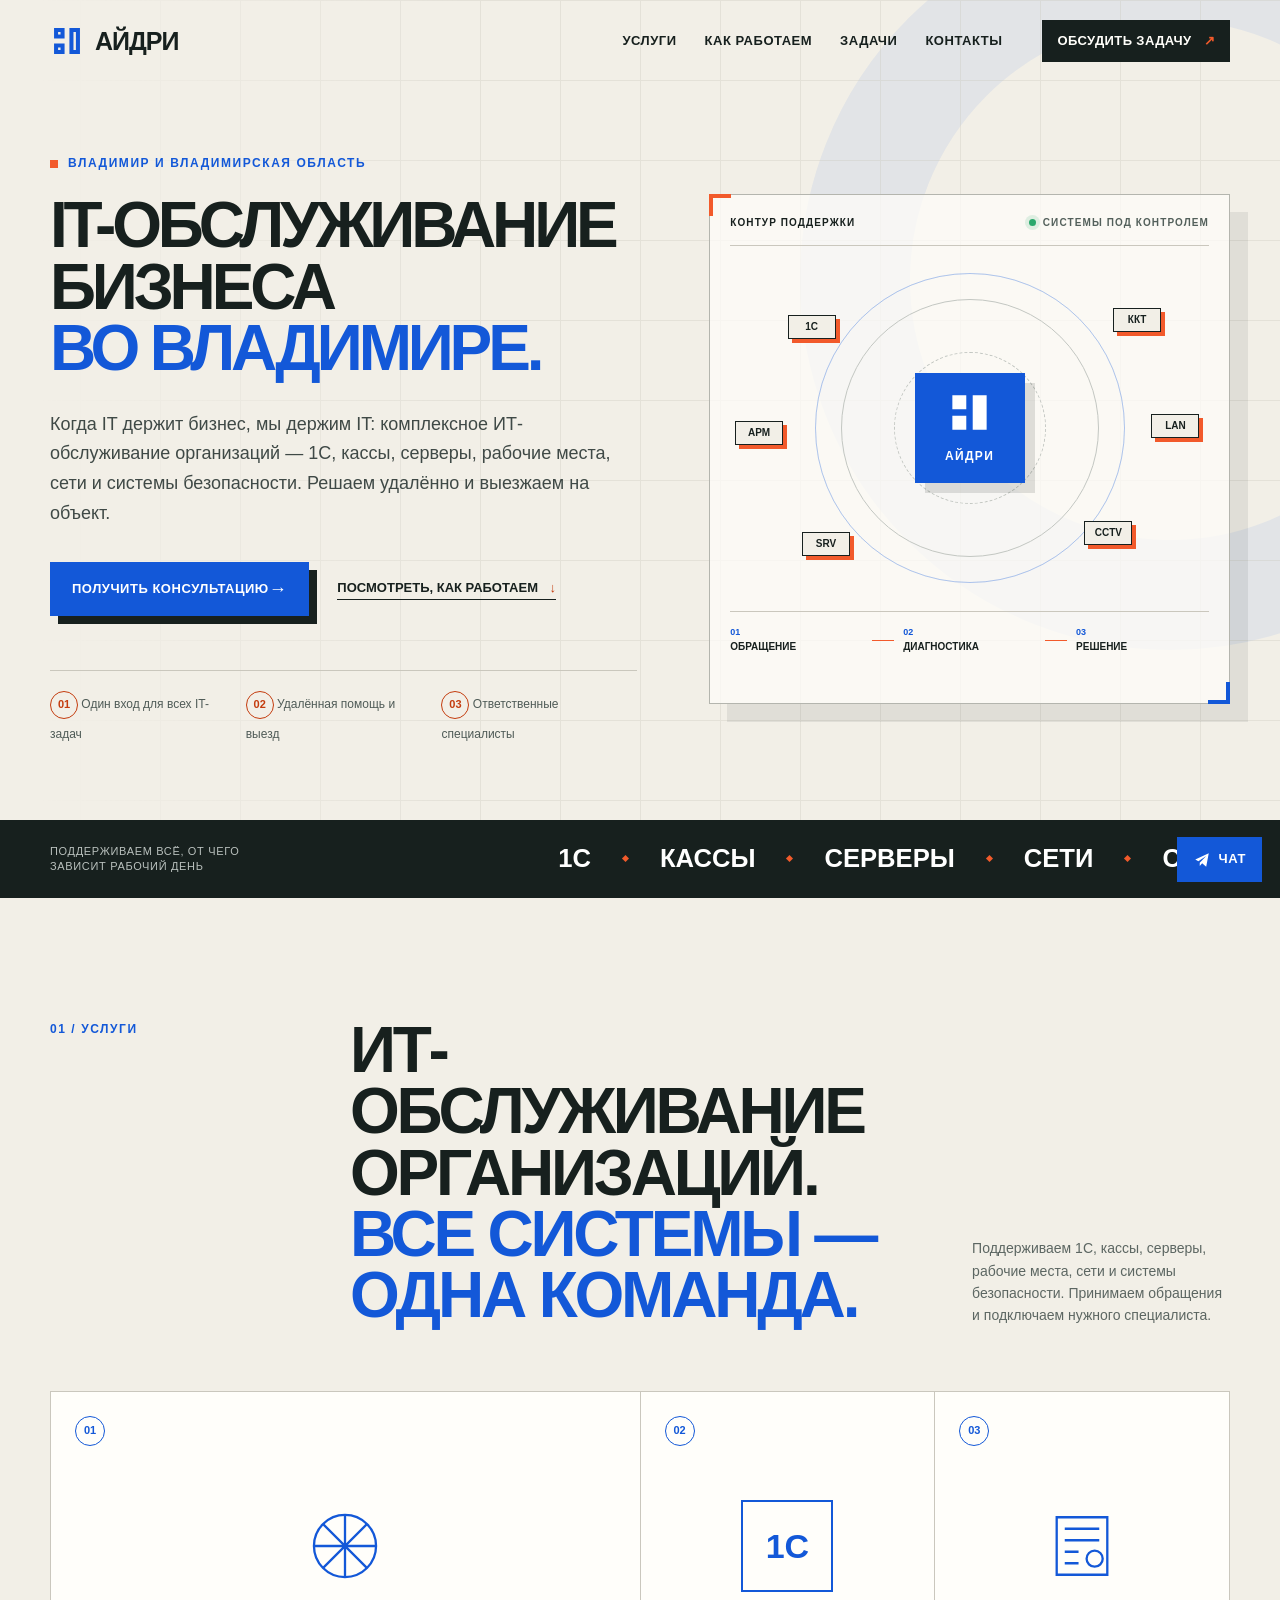
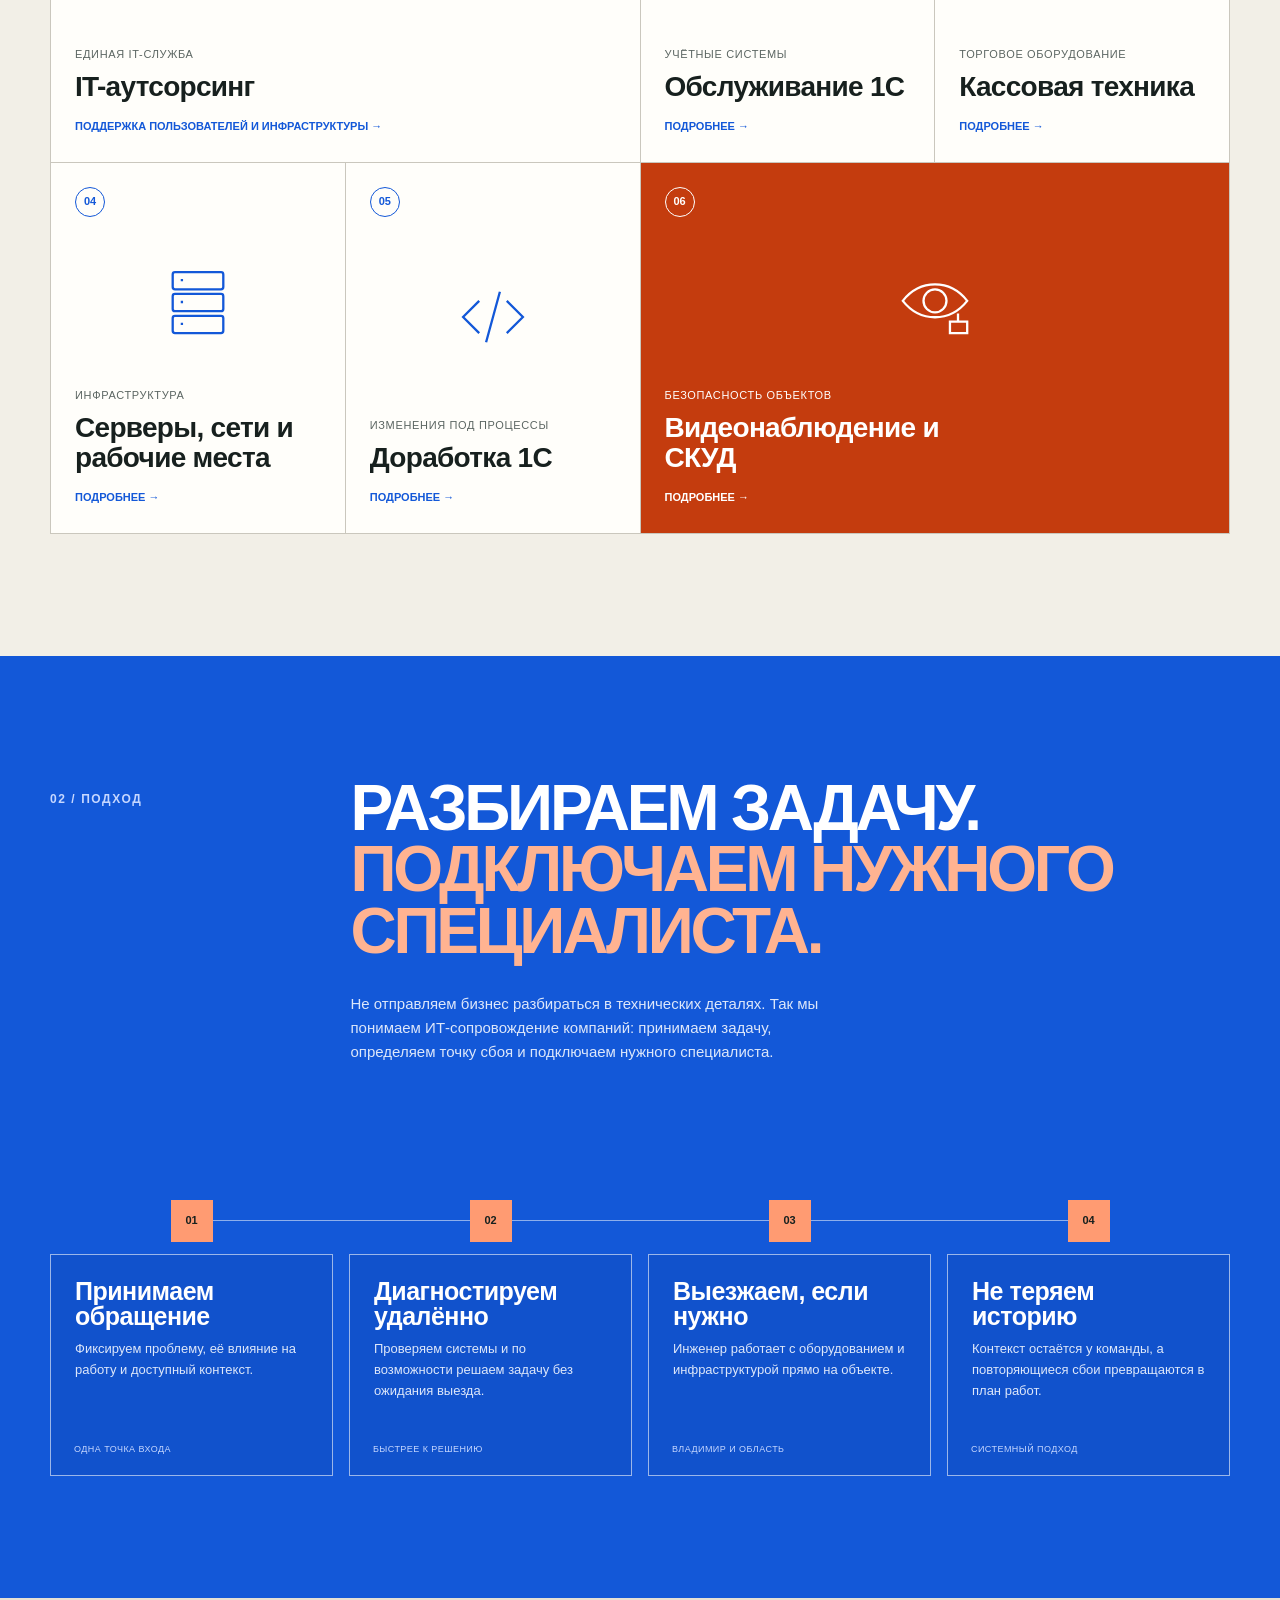
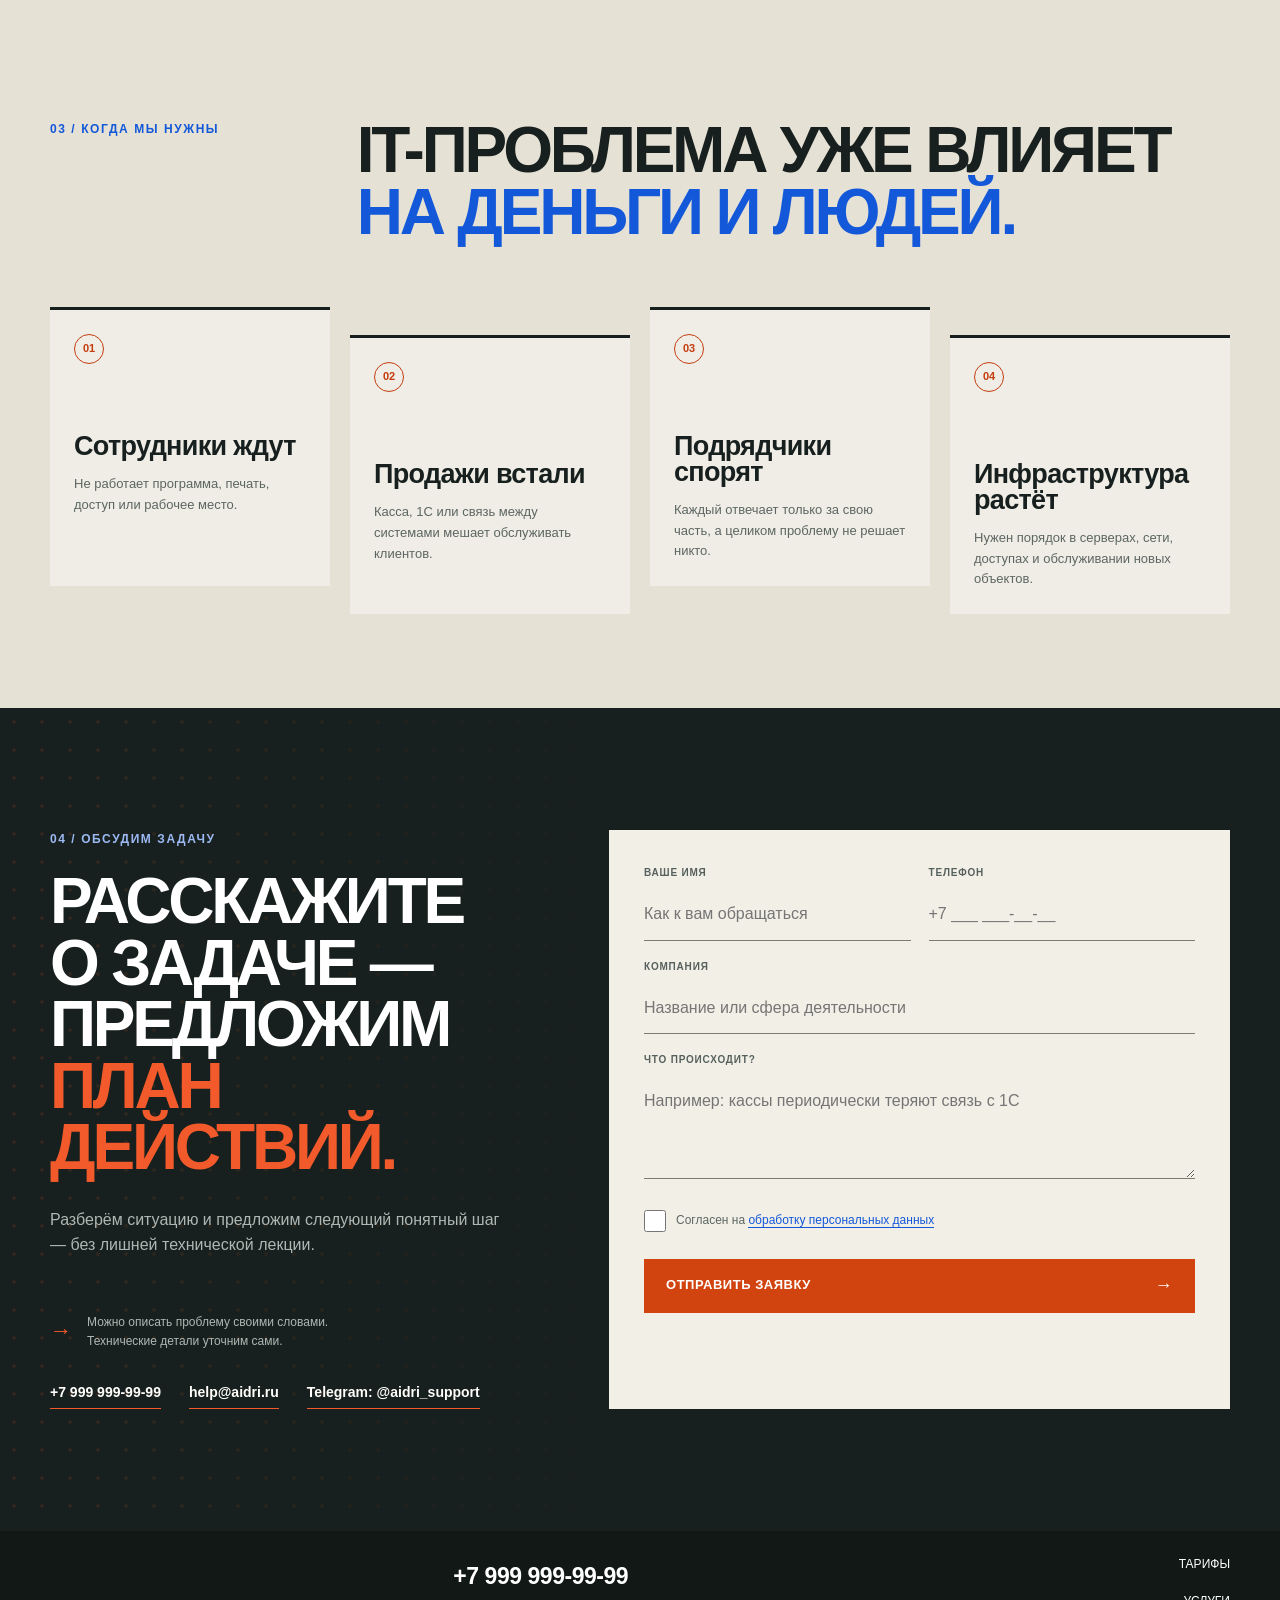
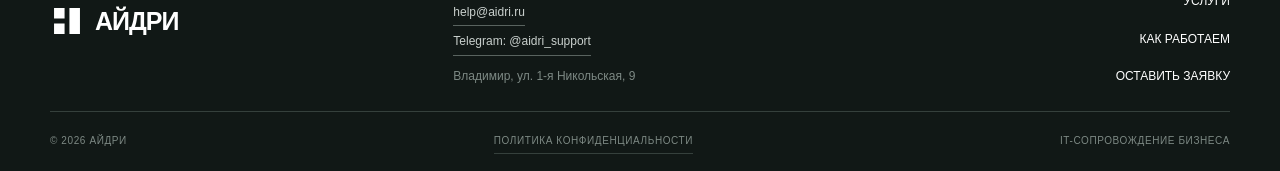
==== index.html @ 4f8acca7 "Aidri site preview (noindex)" ====
<!doctype html>
<html lang="ru" class="no-js">
  <head>
    <meta charset="UTF-8" />
    <meta name="viewport" content="width=device-width, initial-scale=1.0" />
    <meta name="robots" content="noindex, nofollow" />
    <meta
      name="description"
      content="Айдри — комплексное ИТ-обслуживание и сопровождение бизнеса во Владимире и Владимирской области. 1С, кассы, серверы, сети и системы безопасности."
    />
    <meta name="theme-color" content="#f2efe7" />
    <title>IT-обслуживание и сопровождение бизнеса во Владимире — Айдри</title>
    <link rel="canonical" href="https://aidri.ru/" />
    <link rel="icon" href="favicon.ico" sizes="32x32" />
    <link rel="icon" type="image/svg+xml" href="favicon.svg" />
    <meta property="og:type" content="website" />
    <meta property="og:url" content="https://aidri.ru/" />
    <meta property="og:title" content="IT-обслуживание и сопровождение бизнеса во Владимире — Айдри" />
    <meta property="og:description" content="Айдри — комплексное ИТ-обслуживание и сопровождение бизнеса во Владимире и Владимирской области. 1С, кассы, серверы, сети и системы безопасности." />
    <meta property="og:locale" content="ru_RU" />
    <link rel="stylesheet" href="styles.css?v=20260726-18" />
    <script type="application/ld+json">
      {
        "@context": "https://schema.org",
        "@type": "Organization",
        "name": "Айдри",
        "url": "https://aidri.ru/",
        "description": "Комплексное ИТ-обслуживание и сопровождение бизнеса: 1С, кассовая техника, серверы, сети, рабочие места, видеонаблюдение и СКУД.",
        "areaServed": "Владимир и Владимирская область",
        "email": "help@aidri.ru",
        "address": {
          "@type": "PostalAddress",
          "streetAddress": "ул. 1-я Никольская, 9",
          "addressLocality": "Владимир",
          "addressRegion": "Владимирская область",
          "addressCountry": "RU"
        },
        "sameAs": ["https://t.me/aidri_support"]
      }
    </script>
  </head>
  <body>
    <a class="skip-link" href="#main">Перейти к содержанию</a>

    <header class="site-header" data-header>
      <div class="shell header-inner">
        <a class="brand" href="#top" aria-label="Айдри — на главную">
          <svg class="brand-mark" viewBox="0 0 42 42" aria-hidden="true">
            <path d="M5 5h13v13H5zM24 5h13v32H24zM5 24h13v13H5z" />
            <path class="brand-mark-accent" d="M10 10h3v3h-3zM29 10h3v22h-3zM10 29h3v3h-3z" />
          </svg>
          <span>Айдри</span>
        </a>

        <button
          class="menu-toggle"
          type="button"
          aria-expanded="false"
          aria-controls="site-nav"
          data-menu-toggle
        >
          <span>Меню</span>
          <span class="menu-toggle-lines" aria-hidden="true"></span>
        </button>

        <nav class="site-nav" id="site-nav" aria-label="Основная навигация" data-menu>
          <a href="uslugi/">Услуги</a>
          <a href="#approach">Как работаем</a>
          <a href="#situations">Задачи</a>
          <a href="#contact">Контакты</a>
        </nav>

        <a class="header-cta" href="#contact">Обсудить задачу <span aria-hidden="true">↗</span></a>
      </div>
    </header>

    <main id="main">
      <section class="hero" id="top">
        <div class="hero-grid" aria-hidden="true"></div>
        <div class="shell hero-layout">
          <div class="hero-copy">
            <p class="eyebrow"><span></span> Владимир и Владимирская область</p>
            <h1><span class="keep-line">IT-обслуживание</span> бизнеса <em>во&nbsp;Владимире.</em></h1>
            <p class="hero-lead">
              Когда IT держит бизнес, мы держим IT: комплексное ИТ-обслуживание организаций —
              1С, кассы, серверы, рабочие места, сети и системы безопасности. Решаем удалённо и выезжаем на объект.
            </p>
            <div class="hero-actions">
              <a class="button button-primary" href="#contact">Получить консультацию <span aria-hidden="true">→</span></a>
              <a class="text-link" href="#approach">Посмотреть, как работаем <span aria-hidden="true">↓</span></a>
            </div>
            <ul class="hero-facts" aria-label="Принципы работы">
              <li><strong>01</strong> Один вход для всех IT-задач</li>
              <li><strong>02</strong> Удалённая помощь и выезд</li>
              <li><strong>03</strong> Ответственные специалисты</li>
            </ul>
          </div>

          <div class="operations-card" role="group" aria-label="Контур IT-поддержки">
            <div class="operations-topline">
              <span>Контур поддержки</span>
              <span class="live-label"><i></i> Системы под контролем</span>
            </div>
            <div class="operations-core">
              <div class="pulse pulse-one"></div>
              <div class="pulse pulse-two"></div>
              <div class="core-logo">
                <svg viewBox="0 0 42 42" aria-hidden="true">
                  <path d="M5 5h13v13H5zM24 5h13v32H24zM5 24h13v13H5z" />
                </svg>
                <span>АЙДРИ</span>
              </div>
              <span class="node node-one">1С</span>
              <span class="node node-two">ККТ</span>
              <span class="node node-three">LAN</span>
              <span class="node node-four">CCTV</span>
              <span class="node node-five">SRV</span>
              <span class="node node-six">АРМ</span>
            </div>
            <div class="support-route">
              <div><span>01</span><strong>Обращение</strong></div>
              <i></i>
              <div><span>02</span><strong>Диагностика</strong></div>
              <i></i>
              <div><span>03</span><strong>Решение</strong></div>
            </div>
          </div>
        </div>
      </section>

      <section class="systems-strip" aria-label="Поддерживаемые направления">
        <div class="shell systems-row">
          <p>Поддерживаем всё, от чего зависит рабочий день</p>
          <div class="systems-ticker">
            <span>1С</span><i></i><span>Кассы</span><i></i><span>Серверы</span><i></i><span>Сети</span><i></i><span>СКУД</span>
          </div>
        </div>
      </section>

      <section class="section services" id="services">
        <div class="shell">
          <div class="section-heading">
            <p class="section-index">01 / Услуги</p>
            <h2>ИТ-обслуживание организаций.<br /><span>Все системы — одна команда.</span></h2>
            <p>
              Поддерживаем 1С, кассы, серверы, рабочие места, сети и системы безопасности.
              Принимаем обращения и подключаем нужного специалиста.
            </p>
          </div>

          <div class="service-grid">
            <a class="service-card service-card-wide" href="uslugi/it-autsorsing/">
              <span class="service-number">01</span>
              <div class="service-symbol" aria-hidden="true">
                <svg viewBox="0 0 80 80"><circle cx="40" cy="40" r="27"/><path d="M40 13v54M13 40h54M21 21l38 38M59 21 21 59"/></svg>
              </div>
              <div>
                <p>Единая IT-служба</p>
                <h3>IT-аутсорсинг</h3>
                <span>Поддержка пользователей и инфраструктуры <span aria-hidden="true">→</span></span>
              </div>
            </a>
            <a class="service-card" href="uslugi/obsluzhivanie-1s/">
              <span class="service-number">02</span>
              <div class="service-symbol service-symbol-square" aria-hidden="true">1С</div>
              <div><p>Учётные системы</p><h3>Обслуживание 1С</h3><span>Подробнее <span aria-hidden="true">→</span></span></div>
            </a>
            <a class="service-card" href="uslugi/kassovaya-tehnika/">
              <span class="service-number">03</span>
              <div class="service-symbol" aria-hidden="true">
                <svg viewBox="0 0 80 80"><path d="M18 15h44v50H18zM25 25h30M25 35h30M25 45h12M25 55h12"/><circle cx="51" cy="51" r="7"/></svg>
              </div>
              <div><p>Торговое оборудование</p><h3>Кассовая техника</h3><span>Подробнее <span aria-hidden="true">→</span></span></div>
            </a>
            <a class="service-card" href="uslugi/it-infrastruktura/">
              <span class="service-number">04</span>
              <div class="service-symbol" aria-hidden="true">
                <svg viewBox="0 0 80 80"><rect x="18" y="14" width="44" height="15" rx="2"/><rect x="18" y="33" width="44" height="15" rx="2"/><rect x="18" y="52" width="44" height="15" rx="2"/><path d="M25 21h2M25 40h2M25 59h2"/></svg>
              </div>
              <div><p>Инфраструктура</p><h3>Серверы, сети и рабочие места</h3><span>Подробнее <span aria-hidden="true">→</span></span></div>
            </a>
            <a class="service-card" href="uslugi/dorabotka-1s/">
              <span class="service-number">05</span>
              <div class="service-symbol" aria-hidden="true">
                <svg viewBox="0 0 80 80"><path d="M28 26 14 40l14 14M52 26l14 14-14 14M46 18 34 62"/></svg>
              </div>
              <div><p>Изменения под процессы</p><h3>Доработка 1С</h3><span>Подробнее <span aria-hidden="true">→</span></span></div>
            </a>
            <a class="service-card service-card-orange" href="uslugi/sistemy-bezopasnosti/">
              <span class="service-number">06</span>
              <div class="service-symbol" aria-hidden="true">
                <svg viewBox="0 0 80 80"><path d="M12 39c15-19 41-19 56 0-15 19-41 19-56 0Z"/><circle cx="40" cy="39" r="10"/><path d="M53 57h15v10H53zM60 57v-7"/></svg>
              </div>
              <div><p>Безопасность объектов</p><h3>Видеонаблюдение и СКУД</h3><span>Подробнее <span aria-hidden="true">→</span></span></div>
            </a>
          </div>
        </div>
      </section>

      <section class="section approach" id="approach">
        <div class="shell approach-layout">
          <div class="approach-intro">
            <p class="section-index">02 / Подход</p>
            <h2>Разбираем задачу.<br /><span>Подключаем нужного специалиста.</span></h2>
            <p>
              Не отправляем бизнес разбираться в технических деталях. Так мы понимаем
              ИТ-сопровождение компаний: принимаем задачу, определяем точку сбоя
              и подключаем нужного специалиста.
            </p>
          </div>
          <ol class="process-list">
            <li>
              <span class="process-num">01</span>
              <div><h3>Принимаем обращение</h3><p>Фиксируем проблему, её влияние на работу и доступный контекст.</p></div>
              <span class="process-tag">одна точка входа</span>
            </li>
            <li>
              <span class="process-num">02</span>
              <div><h3>Диагностируем удалённо</h3><p>Проверяем системы и по возможности решаем задачу без ожидания выезда.</p></div>
              <span class="process-tag">быстрее к решению</span>
            </li>
            <li>
              <span class="process-num">03</span>
              <div><h3>Выезжаем, если нужно</h3><p>Инженер работает с оборудованием и инфраструктурой прямо на объекте.</p></div>
              <span class="process-tag">Владимир и область</span>
            </li>
            <li>
              <span class="process-num">04</span>
              <div><h3>Не теряем историю</h3><p>Контекст остаётся у команды, а повторяющиеся сбои превращаются в план работ.</p></div>
              <span class="process-tag">системный подход</span>
            </li>
          </ol>
        </div>
      </section>

      <section class="section situations" id="situations">
        <div class="shell">
          <div class="section-heading compact-heading">
            <p class="section-index">03 / Когда мы нужны</p>
            <h2>IT-проблема уже влияет<br /><span>на деньги и людей.</span></h2>
          </div>
          <div class="situation-grid">
            <article><span>01</span><h3>Сотрудники ждут</h3><p>Не работает программа, печать, доступ или рабочее место.</p></article>
            <article><span>02</span><h3>Продажи встали</h3><p>Касса, 1С или связь между системами мешает обслуживать клиентов.</p></article>
            <article><span>03</span><h3>Подрядчики спорят</h3><p>Каждый отвечает только за свою часть, а целиком проблему не решает никто.</p></article>
            <article><span>04</span><h3>Инфраструктура растёт</h3><p>Нужен порядок в серверах, сети, доступах и обслуживании новых объектов.</p></article>
          </div>
        </div>
      </section>

      <section class="contact" id="contact">
        <div class="contact-pattern" aria-hidden="true"></div>
        <div class="shell contact-layout">
          <div class="contact-copy">
            <p class="section-index">04 / Обсудим задачу</p>
            <h2>Расскажите о задаче — предложим <em>план действий.</em></h2>
            <p>Разберём ситуацию и предложим следующий понятный шаг — без лишней технической лекции.</p>
            <div class="contact-note"><span>→</span><p>Можно описать проблему своими словами.<br />Технические детали уточним сами.</p></div>
            <div class="contact-channels">
              <a href="tel:+79999999999">+7 999 999-99-99</a>
              <a href="mailto:help@aidri.ru">help@aidri.ru</a>
              <a href="https://t.me/aidri_support" rel="noopener">Telegram: @aidri_support</a>
            </div>
          </div>
          <form class="lead-form" method="post" action="/api/lead.php" data-lead-form>
            <input class="hp-field" type="text" name="website" tabindex="-1" autocomplete="off" aria-hidden="true" />
            <input type="hidden" name="service" value="Общая заявка" />
            <div class="field-row">
              <label><span>Ваше имя</span><input type="text" name="name" autocomplete="name" placeholder="Как к вам обращаться" required /></label>
              <label><span>Телефон</span><input type="tel" name="phone" autocomplete="tel" inputmode="tel" pattern="[+0-9()\s\-]{10,18}" title="Телефон: 10–18 символов — цифры, +, скобки, пробелы и дефисы" placeholder="+7 ___ ___-__-__" required /></label>
            </div>
            <label><span>Компания</span><input type="text" name="company" autocomplete="organization" placeholder="Название или сфера деятельности" /></label>
            <label><span>Что происходит?</span><textarea name="message" rows="3" placeholder="Например: кассы периодически теряют связь с 1С"></textarea></label>
            <label class="consent"><input type="checkbox" name="consent" value="yes" required /><span>Согласен на <a class="text-inline" href="politika-konfidencialnosti/" target="_blank" rel="noopener">обработку персональных данных</a></span></label>
            <button class="button button-submit" type="submit">Отправить заявку <span aria-hidden="true">→</span></button>
            <p class="form-status" role="status" data-form-status></p>
          </form>
        </div>
      </section>
    </main>

    <footer class="site-footer">
      <div class="shell footer-top">
        <a class="brand brand-footer" href="#top">
          <svg class="brand-mark" viewBox="0 0 42 42" aria-hidden="true"><path d="M5 5h13v13H5zM24 5h13v32H24zM5 24h13v13H5z"/></svg>
          <span>Айдри</span>
        </a>
        <div class="footer-contacts"><a class="footer-phone" href="tel:+79999999999">+7 999 999-99-99</a><a href="mailto:help@aidri.ru">help@aidri.ru</a><a href="https://t.me/aidri_support" rel="noopener">Telegram: @aidri_support</a><p>Владимир, ул. 1-я Никольская, 9</p></div>
        <nav aria-label="Навигация в подвале"><a href="kommercheskoe-predlozhenie/">Тарифы</a><a href="uslugi/">Услуги</a><a href="#approach">Как работаем</a><a href="#contact">Оставить заявку</a></nav>
      </div>
      <div class="shell footer-bottom">
        <span>© <span data-year></span> Айдри</span>
        <a href="politika-konfidencialnosti/">Политика конфиденциальности</a>
        <span>IT-сопровождение бизнеса</span>
      </div>
    </footer>

    <script src="script.js?v=20260726-18" defer></script>
  </body>
</html>
---- styles.css ----
:root {
  --paper: #f2efe7;
  --paper-deep: #e7e1d4;
  --ink: #17201e;
  --muted: #5c6662;
  --line: #cac7bd;
  --blue: #1358d8;
  --blue-deep: #0d3f9f;
  --orange: #f25a2b;
  --orange-deep: #c43c0e;
  --white: #fffefa;
  --display: "Arial Narrow", "Franklin Gothic Medium", "Nimbus Sans Narrow", sans-serif;
  --body: "Trebuchet MS", "Lucida Sans Unicode", sans-serif;
  --shell: min(1180px, calc(100% - 48px));
}

* { box-sizing: border-box; }
html { scroll-behavior: smooth; }
[id] { scroll-margin-top: 96px; }
body {
  margin: 0;
  overflow-x: clip;
  color: var(--ink);
  background: var(--paper);
  font-family: var(--body);
  font-size: 16px;
  line-height: 1.6;
  -webkit-font-smoothing: antialiased;
}
a { color: inherit; text-decoration: none; }
button, input, textarea { font: inherit; }
button, a { -webkit-tap-highlight-color: transparent; }
.shell { width: var(--shell); margin-inline: auto; }
.skip-link {
  position: fixed; left: 16px; top: 12px; z-index: 99; padding: 10px 14px;
  color: white; background: var(--ink); transform: translateY(-150%);
}
.skip-link:focus { transform: translateY(0); }

.site-header {
  position: fixed; inset: 0 0 auto; z-index: 20; border-bottom: 1px solid transparent;
  transition: background .25s ease, border-color .25s ease, transform .25s ease;
}
.site-header.is-scrolled { background: rgba(242, 239, 231, .94); border-color: var(--line); backdrop-filter: blur(12px); }
.header-inner { height: 82px; display: flex; align-items: center; gap: 40px; }
.brand { display: inline-flex; align-items: center; gap: 11px; font-family: var(--display); font-size: 25px; font-weight: 900; letter-spacing: -.04em; text-transform: uppercase; }
.brand-mark { width: 34px; height: 34px; fill: var(--blue); }
.brand-mark-accent { fill: var(--paper); }
.site-nav { display: flex; align-items: center; gap: 28px; margin-left: auto; }
.site-nav a { position: relative; font-size: 13px; font-weight: 700; letter-spacing: .04em; text-transform: uppercase; }
.site-nav a::after { content: ""; position: absolute; left: 0; right: 100%; bottom: -5px; height: 2px; background: var(--orange); transition: right .2s ease; }
.site-nav a:hover::after, .site-nav a:focus-visible::after { right: 0; }
.header-cta { padding: 11px 15px; color: var(--white); background: var(--ink); font-size: 13px; font-weight: 700; text-transform: uppercase; letter-spacing: .03em; }
.header-cta span { margin-left: 8px; color: var(--orange); }
.menu-toggle { display: none; }

.hero { position: relative; min-height: 760px; padding: 154px 0 76px; overflow: hidden; }
.hero::before { content: ""; position: absolute; width: 520px; height: 520px; right: -260px; top: -90px; border-radius: 50%; border: 110px solid rgba(19, 88, 216, .07); }
.hero-grid { position: absolute; inset: 0; opacity: .34; background-image: linear-gradient(var(--line) 1px, transparent 1px), linear-gradient(90deg, var(--line) 1px, transparent 1px); background-size: 80px 80px; -webkit-mask-image: linear-gradient(to right, transparent 3%, #000 36%, #000 100%); mask-image: linear-gradient(to right, transparent 3%, #000 36%, #000 100%); }
.hero-layout { position: relative; display: grid; grid-template-columns: 1.06fr .94fr; gap: 72px; align-items: center; }
.eyebrow, .section-index { margin: 0 0 22px; color: var(--blue); font-size: 12px; font-weight: 800; letter-spacing: .13em; text-transform: uppercase; }
.eyebrow { display: flex; align-items: center; gap: 10px; }
.eyebrow span { width: 8px; height: 8px; background: var(--orange); }
h1, h2, h3 { margin: 0; font-family: var(--display); line-height: .96; }
h1 { max-width: 680px; font-size: clamp(48px, 5vw, 78px); font-stretch: condensed; letter-spacing: -.065em; text-transform: uppercase; }
h1 em, h2 span, .contact h2 em { color: var(--blue); font-style: normal; }
.hero-lead { max-width: 600px; margin: 30px 0 0; color: #3f4946; font-size: 18px; line-height: 1.65; }
.hero-actions { display: flex; align-items: center; gap: 28px; margin-top: 34px; }
.button { display: inline-flex; justify-content: space-between; align-items: center; min-height: 54px; padding: 0 22px; border: 0; cursor: pointer; font-size: 13px; font-weight: 800; letter-spacing: .04em; text-transform: uppercase; transition: transform .2s ease, background .2s ease; }
.button:hover { transform: translateY(-2px); }
.button-primary { min-width: 245px; color: white; background: var(--blue); box-shadow: 8px 8px 0 var(--ink); }
.button-primary:hover { background: var(--blue-deep); }
.button span { font-size: 18px; }
.text-link { border-bottom: 1px solid var(--ink); font-size: 13px; font-weight: 800; text-transform: uppercase; }
.text-inline { color: var(--blue); border-bottom: 1px solid currentColor; }
.text-inline:hover { color: var(--blue-deep); }
.text-link span { margin-left: 8px; color: var(--orange-deep); }
.hero-facts { display: grid; grid-template-columns: repeat(3, 1fr); gap: 0; margin: 54px 0 0; padding: 20px 0 0; border-top: 1px solid var(--line); list-style: none; }
.hero-facts li { padding-right: 18px; color: #4f5b57; font-size: 12px; line-height: 1.45; }
.hero-facts strong { display: block; margin-bottom: 7px; color: var(--orange-deep); font-size: 11px; }

.operations-card { position: relative; min-height: 510px; padding: 20px; border: 1px solid #b4b5ae; background: rgba(255, 254, 250, .72); box-shadow: 18px 18px 0 rgba(23,32,30,.08); }
.operations-card::before, .operations-card::after { content: ""; position: absolute; width: 18px; height: 18px; }
.operations-card::before { left: -1px; top: -1px; border-left: 4px solid var(--orange); border-top: 4px solid var(--orange); }
.operations-card::after { right: -1px; bottom: -1px; border-right: 4px solid var(--blue); border-bottom: 4px solid var(--blue); }
.operations-topline { display: flex; justify-content: space-between; padding-bottom: 14px; border-bottom: 1px solid var(--line); font-size: 10px; font-weight: 800; letter-spacing: .11em; text-transform: uppercase; }
.live-label { display: flex; align-items: center; gap: 7px; color: #53605b; }
.live-label i { width: 7px; height: 7px; border-radius: 50%; background: #2aa86c; box-shadow: 0 0 0 4px rgba(42,168,108,.14); }
.operations-core { position: relative; height: 365px; overflow: hidden; }
.operations-core::before, .operations-core::after { content: ""; position: absolute; inset: 50% auto auto 50%; border: 1px solid #c3c7c2; border-radius: 50%; transform: translate(-50%, -50%); }
.operations-core::before { width: 256px; height: 256px; }
.operations-core::after { width: 150px; height: 150px; border-style: dashed; animation: rotate 25s linear infinite; }
.pulse { position: absolute; inset: 50% auto auto 50%; width: 310px; height: 310px; border: 1px solid rgba(19,88,216,.18); border-radius: 50%; transform: translate(-50%,-50%); animation: pulse 3s ease-out infinite; }
.pulse-two { animation-delay: 1.5s; }
.core-logo { position: absolute; left: 50%; top: 50%; z-index: 2; width: 110px; height: 110px; display: grid; place-items: center; background: var(--blue); color: white; transform: translate(-50%, -50%); box-shadow: 10px 10px 0 rgba(23,32,30,.13); }
.core-logo svg { width: 45px; fill: white; }
.core-logo span { margin-top: -20px; font-family: var(--display); font-size: 12px; font-weight: 900; letter-spacing: .11em; }
.node { position: absolute; z-index: 3; min-width: 48px; padding: 6px 7px; border: 1px solid var(--ink); background: var(--paper); font: 800 10px/1 var(--body); text-align: center; box-shadow: 4px 4px 0 var(--orange); }
.node-one { top: 19%; left: 12%; }.node-two { top: 17%; right: 10%; }.node-three { top: 46%; right: 2%; }.node-four { bottom: 18%; right: 16%; }.node-five { bottom: 15%; left: 15%; }.node-six { top: 48%; left: 1%; }
.support-route { display: grid; grid-template-columns: 1fr auto 1fr auto 1fr; align-items: center; gap: 9px; padding-top: 13px; border-top: 1px solid var(--line); }
.support-route div { display: flex; flex-direction: column; }
.support-route span { color: var(--blue); font-size: 9px; font-weight: 900; }
.support-route strong { font-size: 10px; text-transform: uppercase; }
.support-route i { display: block; width: 22px; height: 1px; background: var(--orange); }
@keyframes pulse { from { opacity: .8; transform: translate(-50%,-50%) scale(.62); } to { opacity: 0; transform: translate(-50%,-50%) scale(1.12); } }
@keyframes rotate { to { transform: translate(-50%, -50%) rotate(360deg); } }

.systems-strip { border-block: 1px solid var(--ink); background: var(--ink); color: white; }
.systems-row { min-height: 76px; display: flex; align-items: center; justify-content: space-between; gap: 28px; }
.systems-row p { margin: 0; max-width: 230px; color: #b9c0bd; font-size: 11px; line-height: 1.35; text-transform: uppercase; letter-spacing: .06em; }
.systems-ticker { display: flex; align-items: center; gap: clamp(16px, 2.5vw, 38px); font-family: var(--display); font-size: clamp(18px, 2vw, 28px); font-weight: 900; text-transform: uppercase; }
.systems-ticker i { width: 5px; height: 5px; background: var(--orange); transform: rotate(45deg); }

.section { padding: 122px 0; }
.section-heading { display: grid; grid-template-columns: 1fr 2.25fr 1fr; gap: 42px; align-items: end; margin-bottom: 64px; }
.section-heading .section-index { align-self: start; }
.section-heading h2, .contact h2 { font-size: clamp(46px, 5vw, 76px); letter-spacing: -.05em; text-transform: uppercase; }
.section-heading > p:last-child { margin: 0; color: var(--muted); font-size: 14px; }
.service-grid { display: grid; grid-template-columns: repeat(4, 1fr); gap: 1px; padding: 1px; background: var(--line); }
.service-card { position: relative; min-height: 370px; display: flex; flex-direction: column; justify-content: space-between; padding: 24px; background: var(--white); overflow: hidden; transition: color .25s ease, background .25s ease; }
.service-card-wide { grid-column: span 2; }
.service-number, .situation-grid span, .fit-grid span, .directory-num { box-sizing: border-box; display: inline-flex; align-items: center; justify-content: center; width: 30px; height: 30px; border: 1px solid currentColor; border-radius: 50%; align-self: flex-start; justify-self: start; }
.service-number { font-size: 11px; font-weight: 900; color: var(--blue); }
.scope-code.scope-num-circle { width: 30px; height: 30px; padding: 0; display: inline-flex; align-items: center; justify-content: center; border-radius: 50%; }
.hero-facts strong { box-sizing: border-box; display: inline-flex; align-items: center; justify-content: center; width: 28px; height: 28px; border: 1px solid currentColor; border-radius: 50%; }
.service-symbol { align-self: center; width: 92px; height: 92px; display: grid; place-items: center; color: var(--blue); transition: transform .3s ease; }
.service-symbol svg { width: 100%; height: 100%; fill: none; stroke: currentColor; stroke-width: 2; }
.service-symbol-square { border: 2px solid currentColor; font-family: var(--display); font-size: 34px; font-weight: 900; }
.service-card p { margin: 0 0 8px; color: var(--muted); font-size: 11px; letter-spacing: .06em; text-transform: uppercase; }
.service-card h3 { max-width: 300px; font-size: 28px; line-height: 1.08; letter-spacing: -.025em; }
.service-card div > span { display: inline-block; margin-top: 16px; color: var(--blue); font-size: 11px; font-weight: 800; text-transform: uppercase; }
.service-card-orange { grid-column: span 2; background: var(--orange-deep); color: white; }
.service-card-orange .service-number, .service-card-orange p, .service-card-orange div > span, .service-card-orange .service-symbol { color: white; }
@media (hover: hover) {
  .service-card:hover { color: white; background: var(--blue); }
  .service-card:hover .service-number, .service-card:hover p, .service-card:hover div > span { color: white; }
  .service-card:hover .service-symbol { color: white; transform: scale(1.08) rotate(-4deg); }
  .service-card-orange:hover { background: var(--ink); }
}

.approach, .process-section { color: white; background: var(--blue); }
.approach-layout, .process-layout { display: grid; grid-template-columns: repeat(12, minmax(0, 1fr)); gap: 22px; align-items: start; }
.approach-intro, .process-layout > div { display: grid; grid-column: 1 / -1; grid-template-columns: repeat(12, minmax(0, 1fr)); column-gap: 22px; align-items: start; }
.approach .section-index, .process-section .section-index { color: #c6d7ff; }
.approach-intro .section-index, .process-layout > div .section-index { grid-column: span 3; margin-top: 12px; }
.approach h2, .process-layout h2 { grid-column: 4 / -1; margin: 0; font-size: clamp(46px, 5vw, 72px); line-height: .96; letter-spacing: -.05em; text-transform: uppercase; }
.approach h2 span, .process-layout h2 span { color: #ffb391; }
.approach-intro > p:not(.section-index) { grid-column: 4 / span 5; max-width: 490px; margin: 30px 0 34px; color: #dde7fa; font-size: 15px; }
.button-light { color: var(--ink); background: white; }
.process-list { position: relative; grid-column: 1 / -1; display: grid; grid-template-columns: repeat(4, minmax(0, 1fr)); gap: 16px; margin: 80px 0 0; padding: 0; list-style: none; }
.process-list::before { display: none; }
.process-list li { position: relative; min-height: 276px; display: flex; flex-direction: column; color: white; }
.process-list li:not(:last-child)::after { content: ""; position: absolute; z-index: 0; top: 20px; left: 50%; width: calc(100% + 16px); height: 1px; background: rgba(255,255,255,.52); }
.process-num { position: relative; z-index: 1; align-self: center; width: 42px; height: 42px; display: grid; place-items: center; color: var(--ink); background: #ff9b72; font-size: 11px; font-weight: 900; }
.process-list li > div { flex: 1; margin-top: 12px; padding: 24px 24px 48px; border: 1px solid rgba(255,255,255,.58); background: rgba(11,61,160,.22); }
.process-list h3 { min-height: 2em; margin: 0 0 10px; font-size: 25px; line-height: 1; letter-spacing: -.02em; }
.process-list p { max-width: 250px; margin: 0; color: #dde7fa; font-size: 13px; }
.process-tag { position: absolute; z-index: 1; bottom: 20px; left: 24px; color: #c6d7ff; font-size: 9px; text-transform: uppercase; letter-spacing: .05em; }

.situations { background: #e6e1d5; }
.compact-heading { grid-template-columns: 1fr 3.3fr; align-items: start; }
.situation-grid { display: grid; grid-template-columns: repeat(4, 1fr); gap: 20px; }
.situation-grid article { min-height: 260px; padding: 24px; border-top: 3px solid var(--ink); background: rgba(255,255,255,.4); }
.situation-grid article:nth-child(even) { transform: translateY(28px); }
.situation-grid span { color: var(--orange-deep); font-size: 11px; font-weight: 900; }
.situation-grid h3 { margin-top: 70px; font-size: 27px; letter-spacing: -.025em; }
.situation-grid p { margin: 14px 0 0; color: var(--muted); font-size: 13px; }

.contact { position: relative; padding: 122px 0; overflow: hidden; background: var(--ink); color: white; }
.contact-pattern { position: absolute; inset: 0 50% 0 0; opacity: .12; background-image: radial-gradient(circle at center, var(--orange) 2px, transparent 2px); background-size: 28px 28px; -webkit-mask-image: linear-gradient(90deg,#000,transparent); mask-image: linear-gradient(90deg,#000,transparent); }
.contact-layout { position: relative; display: grid; grid-template-columns: .85fr 1.15fr; gap: 100px; }
.contact .section-index { color: #9cb9f4; }
.contact h2 em { color: var(--orange); }
.contact-copy > p:not(.section-index) { max-width: 470px; margin: 28px 0; color: #aeb7b3; }
.contact-note { display: flex; align-items: flex-start; gap: 15px; margin-top: 55px; }
.contact-note > span { color: var(--orange); font-size: 22px; }
.contact-note p { margin: 0; font-size: 12px; color: #aeb7b3; }
.contact-channels { display: flex; flex-wrap: wrap; gap: 10px 28px; margin-top: 26px; }
.contact-channels a { padding-block: 4px; color: var(--white); font-size: 14px; font-weight: 700; border-bottom: 1px solid var(--orange); }
.contact-channels a:hover { border-color: var(--white); }
.lead-form { padding: 35px; background: var(--paper); color: var(--ink); }
.field-row { display: grid; grid-template-columns: 1fr 1fr; gap: 18px; }
.lead-form label:not(.consent) { display: block; margin-bottom: 18px; }
.lead-form label > span:first-child { display: block; margin-bottom: 7px; color: #56615d; font-size: 10px; font-weight: 800; letter-spacing: .08em; text-transform: uppercase; }
.lead-form input, .lead-form textarea { width: 100%; padding: 13px 0; border: 0; border-bottom: 1px solid #7c7c72; outline: none; border-radius: 0; background: transparent; color: var(--ink); }
.lead-form input:focus, .lead-form textarea:focus { border-color: var(--blue); box-shadow: 0 2px 0 var(--blue); }
.lead-form textarea { resize: vertical; }
.consent { display: flex; align-items: center; gap: 10px; min-height: 32px; margin: 2px 0 22px; color: var(--muted); font-size: 12px; }
.consent input { width: 22px; height: 22px; flex-shrink: 0; margin: 0; accent-color: var(--blue); }
.button-submit { width: 100%; color: white; background: #d1440f; }
.button-submit:hover { background: #b93b0d; }
.form-status { min-height: 1.5em; margin: 10px 0 -12px; color: var(--muted); font-size: 11px; }
.hp-field { position: absolute !important; left: -9999px; width: 1px; height: 1px; overflow: hidden; }
.chat-fab { position: fixed; right: 18px; bottom: 18px; z-index: 30; display: inline-flex; align-items: center; gap: 8px; padding: 12px 16px; color: white; background: var(--blue); font-size: 13px; font-weight: 800; letter-spacing: .04em; text-transform: uppercase; box-shadow: 6px 6px 0 var(--ink); transition: transform .2s ease, background .2s ease; }
.chat-fab:hover { transform: translateY(-2px); background: var(--blue-deep); }
.chat-fab svg { width: 18px; height: 18px; fill: currentColor; }
.tariff-grid { display: grid; grid-template-columns: repeat(3, 1fr); gap: 20px; }
.tariff-card { display: flex; flex-direction: column; padding: 26px 24px 24px; background: var(--white); border-top: 3px solid var(--blue); box-shadow: 0 0 0 1px var(--line); }
.tariff-head { display: flex; justify-content: space-between; align-items: center; color: var(--muted); font-size: 10px; font-weight: 800; letter-spacing: .1em; text-transform: uppercase; }
.tariff-badge { padding: 4px 7px; border: 1px solid var(--orange); color: var(--orange-deep); font-size: 9px; font-weight: 900; letter-spacing: .08em; }
.tariff-card h3 { margin-top: 16px; font-size: 26px; letter-spacing: -.02em; }
.tariff-price { margin: 16px 0 0; font-family: var(--display); font-size: 44px; font-weight: 900; line-height: 1; letter-spacing: -.03em; }
.tariff-price span { display: block; margin-top: 6px; color: var(--muted); font-family: var(--body); font-size: 11px; font-weight: 700; letter-spacing: .06em; text-transform: uppercase; }
.tariff-card ul { flex: 1; margin: 20px 0 24px; padding: 18px 0 0; border-top: 1px solid var(--line); list-style: none; }
.tariff-card li { margin-top: 8px; color: #4d5854; font-size: 12px; }
.tariff-card li::before { content: "→"; margin-right: 8px; color: var(--orange-deep); }
.tariff-card .button { width: 100%; }
.tariff-featured { background: var(--ink); color: white; border-top-color: var(--orange); }
.tariff-featured .tariff-head { color: #929b97; }
.tariff-featured .tariff-badge { color: #ffb391; border-color: var(--orange); }
.tariff-featured .tariff-price span { color: #929b97; }
.tariff-featured ul { border-color: #35403c; }
.tariff-featured li { color: #c9d0cd; }
.tariff-featured li::before { color: var(--orange); }
@media (max-width: 980px) { .tariff-grid { grid-template-columns: 1fr; } .tariff-price { text-align: center; } }

.legal-section { padding: 64px 0 110px; }
.legal-body { max-width: 780px; }
.legal-body h2 { margin: 46px 0 14px; font-size: clamp(26px, 2.6vw, 36px); letter-spacing: -.03em; text-transform: uppercase; }
.legal-body p, .legal-body li { color: #3f4946; font-size: 15px; line-height: 1.7; }
.legal-body ul { margin: 12px 0; padding-left: 22px; }
.legal-body .legal-updated { margin-top: 54px; color: var(--muted); font-size: 12px; }

.site-footer { background: #111816; color: white; }
.footer-top { min-height: 180px; display: grid; grid-template-columns: 1fr 1fr 1fr; align-items: center; gap: 30px; }
.brand-footer .brand-mark { fill: white; }
.footer-top > p { color: #929b97; font-size: 12px; line-height: 1.5; }
.footer-top > p a { display: inline-block; padding-block: 3px; color: #c9d0cd; border-bottom: 1px solid #59635f; }
.footer-top > p a:hover { color: white; border-color: var(--orange); }
.footer-contacts { display: flex; flex-direction: column; align-items: flex-start; gap: 3px; font-size: 12px; }
.footer-contacts .footer-phone { padding-block: 2px; color: white; font-family: var(--display); font-size: 23px; font-weight: 900; letter-spacing: -.02em; }
.footer-contacts .footer-phone:hover { color: var(--orange); }
.footer-contacts a:not(.footer-phone) { padding-block: 3px; color: #c9d0cd; border-bottom: 1px solid #59635f; }
.footer-contacts a:not(.footer-phone):hover { color: white; border-color: var(--orange); }
.footer-contacts p { margin: 8px 0 0; color: #7d8984; font-size: 12px; line-height: 1.5; }
.footer-top nav { display: flex; flex-direction: column; align-items: flex-end; gap: 2px; font-size: 12px; text-transform: uppercase; }
.footer-top nav a { padding-block: 8px; }
.footer-bottom { min-height: 60px; display: flex; align-items: center; justify-content: space-between; border-top: 1px solid #35403c; color: #7d8984; font-size: 10px; text-transform: uppercase; letter-spacing: .06em; }
.footer-bottom a { padding-block: 4px; border-bottom: 1px solid #35403c; }
.footer-bottom a:hover { color: white; border-color: var(--orange); }

/* Internal pages */
.breadcrumbs { display: flex; align-items: center; gap: 9px; margin-bottom: 54px; color: var(--muted); font-size: 10px; font-weight: 700; letter-spacing: .08em; text-transform: uppercase; }
.breadcrumbs a { padding-block: 6px; border-bottom: 1px solid var(--line); }
.breadcrumbs span:last-child { color: var(--ink); }
.subpage-hero { position: relative; padding: 126px 0 82px; overflow: hidden; border-bottom: 1px solid var(--ink); }
.subpage-hero .shell { position: relative; }
.subpage-title-grid { display: grid; grid-template-columns: 1.55fr .7fr; gap: 100px; align-items: end; }
.subpage-title-grid h1, .detail-hero-layout h1 { font-size: clamp(66px, 8vw, 116px); }
.detail-hero-layout .service-title-1c { font-size: clamp(52px, 5.5vw, 78px); }
.detail-hero-layout .service-title-long { font-size: clamp(44px, 4.5vw, 58px); }
.keep-line { white-space: nowrap; }
.mobile-title-break { display: none; }
.subpage-lead { padding-bottom: 10px; }
.subpage-lead p { margin: 0 0 30px; color: #4f5956; font-size: 16px; }
.subpage-lead .button { width: 100%; }
.directory-intro { display: grid; grid-template-columns: 1fr 2fr; gap: 60px; margin-bottom: 44px; }
.directory-intro > p:last-child { max-width: 680px; margin: 0; color: var(--muted); }
.directory-grid { display: grid; grid-template-columns: repeat(3, 1fr); gap: 1px; padding: 1px; background: var(--line); }
.directory-card { min-height: 330px; display: grid; grid-template-columns: 1fr auto; grid-template-rows: auto 1fr; padding: 24px; background: var(--white); transition: color .22s ease, background .22s ease; }
.directory-card > div { grid-column: 1 / -1; align-self: end; }
.directory-num { color: var(--orange-deep); font-size: 11px; font-weight: 900; }
.directory-code { justify-self: end; padding: 4px 7px; border: 1px solid var(--line); color: var(--blue); font-size: 9px; font-weight: 900; letter-spacing: .1em; }
.directory-card p { margin: 0 0 8px; color: var(--muted); font-size: 10px; letter-spacing: .07em; text-transform: uppercase; }
.directory-card h2 { max-width: 330px; font-size: 35px; line-height: 1.02; letter-spacing: -.035em; }
.card-link { display: inline-block; margin-top: 24px; color: var(--blue); font-size: 10px; font-weight: 800; text-transform: uppercase; }
.directory-card-featured { grid-column: span 2; background: var(--blue); color: white; }
.directory-card-featured p, .directory-card-featured .directory-num, .directory-card-featured .directory-code, .directory-card-featured .card-link { color: white; border-color: rgba(255,255,255,.5); }
.directory-card-featured h2 { font-size: clamp(42px, 5vw, 66px); }
@media (hover: hover) {
  .directory-card:hover { color: white; background: var(--blue); }
  .directory-card:hover p, .directory-card:hover .directory-code, .directory-card:hover .card-link { color: white; border-color: rgba(255,255,255,.55); }
  .directory-card-featured:hover { background: var(--blue-deep); }
}
.directory-card-dark { background: var(--ink); color: white; }
.directory-card-dark p, .directory-card-dark .directory-code, .directory-card-dark .card-link { color: white; border-color: #59635f; }
.connection-band { background: var(--blue); color: white; }
.connection-layout { display: grid; grid-template-columns: .65fr 1.35fr 1fr auto; gap: 44px; align-items: center; }
.connection-layout .section-index { color: #c6d7ff; }
.connection-layout h2 { font-size: clamp(38px, 4vw, 58px); text-transform: uppercase; letter-spacing: -.04em; }
.connection-layout > p:not(.section-index) { color: #dde7fa; font-size: 13px; }

.detail-hero-layout { display: grid; grid-template-columns: minmax(0, 1.15fr) minmax(330px, .85fr); gap: clamp(42px, 6vw, 76px); align-items: center; }
.detail-hero-copy { min-width: 0; }
.detail-hero-layout .hero-lead { max-width: 680px; }
.service-passport { position: relative; width: 100%; max-width: 420px; justify-self: end; padding: 25px; border: 1px solid var(--ink); background: rgba(255,254,250,.78); box-shadow: 12px 12px 0 var(--orange); }
.passport-head { display: flex; justify-content: space-between; padding-bottom: 18px; border-bottom: 1px solid var(--line); color: var(--muted); font-size: 9px; font-weight: 900; letter-spacing: .1em; text-transform: uppercase; }
.passport-head strong { color: var(--blue); }
.service-passport dl { margin: 0; }
.service-passport dl > div { display: grid; grid-template-columns: 90px 1fr; gap: 18px; padding: 18px 0; border-bottom: 1px solid var(--line); }
.service-passport dt { color: var(--muted); font-size: 9px; font-weight: 800; text-transform: uppercase; }
.service-passport dd { margin: 0; font-size: 12px; line-height: 1.5; }
.service-passport > p { margin: 18px 0 0; color: var(--muted); font-size: 10px; line-height: 1.5; }
.detail-intro { padding: 52px 0; border-bottom: 1px solid var(--line); background: var(--ink); color: white; }
.detail-intro-grid { display: grid; grid-template-columns: .6fr 1.7fr .8fr; gap: 54px; align-items: center; }
.detail-intro .section-index { color: #9bb9f4; }
.detail-intro blockquote { margin: 0; font: 800 clamp(24px,3vw,38px)/1.15 var(--display); letter-spacing: -.025em; text-transform: uppercase; }
.detail-intro > .shell > p:last-child { margin: 0; color: #aab4b0; font-size: 12px; }
.scope-grid { display: grid; grid-template-columns: repeat(4, 1fr); gap: 1px; padding: 1px; background: var(--line); }
.scope-grid article { min-height: 390px; display: grid; grid-row: span 4; grid-template-rows: subgrid; padding: 24px; background: var(--white); }
@supports not (grid-template-rows: subgrid) { .scope-grid article { display: flex; flex-direction: column; } }
.scope-code { display: inline-block; align-self: flex-start; justify-self: start; padding: 4px 7px; border: 1px solid var(--blue); color: var(--blue); font-size: 9px; font-weight: 900; }
.scope-grid h3 { min-height: 2.16em; margin-top: 80px; font-size: 29px; letter-spacing: -.025em; }
.scope-grid p { min-height: 3.9em; margin: 14px 0 0; color: var(--muted); font-size: 12px; }
.scope-grid ul { margin: 24px 0 0; padding: 18px 0 0; border-top: 1px solid var(--line); list-style: none; }
.scope-grid li { margin-top: 6px; color: #4d5854; font-size: 11px; }
.scope-grid li::before { content: "→"; margin-right: 8px; color: var(--orange); }
.scope-grid .scope-accent { background: var(--orange-deep); color: white; }
.scope-accent .scope-code { color: white; border-color: white; }
.scope-accent p, .scope-accent li { color: white; }
.scope-accent ul { border-color: rgba(255,255,255,.4); }
.scope-accent li::before { color: var(--ink); }
.start-section { background: #e6e1d5; }
.start-layout { display: grid; grid-template-columns: .8fr 1.2fr; gap: 100px; align-items: start; }
.start-layout h2, .fit-title h2, .faq-layout h2 { font-size: clamp(46px,5vw,72px); text-transform: uppercase; letter-spacing: -.05em; }
.start-layout h2 span, .fit-title h2 span, .faq-layout h2 span { color: var(--blue); }
.start-steps { position: relative; display: grid; gap: 14px; margin: 0; padding: 0; list-style: none; }
.start-steps::before { content: ""; position: absolute; top: 24px; bottom: 24px; left: 21px; width: 1px; background: var(--line); }
.start-steps li { position: relative; z-index: 1; display: grid; grid-template-columns: 44px minmax(0, 1fr); gap: 18px; align-items: start; }
.start-steps li > span { width: 44px; height: 44px; display: grid; place-items: center; background: #ff9b72; color: var(--ink); font-size: 11px; font-weight: 900; }
.start-steps li > div { min-height: 116px; padding: 22px 24px; border: 1px solid var(--line); background: rgba(255, 254, 250, .78); box-shadow: 5px 5px 0 rgba(23, 32, 30, .08); }
.start-steps h3 { margin: 0; font-size: 25px; letter-spacing: -.02em; }
.start-steps p { max-width: 520px; margin: 9px 0 0; color: var(--muted); font-size: 12px; }
.fit-section { background: var(--paper); }
.fit-title { display: grid; grid-template-columns: .6fr 2fr; gap: 40px; margin-bottom: 55px; }
.fit-grid { display: grid; grid-template-columns: repeat(3,1fr); gap: 20px; }
.fit-grid article { min-height: 270px; display: flex; flex-direction: column; padding: 25px; border-top: 3px solid var(--blue); background: var(--white); }
.fit-grid span { color: var(--orange-deep); font-size: 11px; font-weight: 900; }
.fit-grid h3 { min-height: 2.16em; margin: 65px 0 14px; font-size: 28px; }
.fit-grid p { margin: 0; color: var(--muted); font-size: 12px; }
.faq-section { background: var(--white); }
.faq-layout { display: grid; grid-template-columns: .7fr 1.3fr; gap: 100px; }
.faq-list { border-top: 1px solid var(--ink); }
.faq-list details { border-bottom: 1px solid var(--line); }
.faq-list summary { display: flex; justify-content: space-between; gap: 20px; padding: 24px 0; cursor: pointer; font-family: var(--display); font-size: 22px; font-weight: 800; list-style: none; }
.faq-list summary::-webkit-details-marker { display: none; }
.faq-list summary span { color: var(--orange-deep); font-size: 26px; transition: transform .2s ease; }
.faq-list details[open] summary span { transform: rotate(45deg); }
.faq-list details p { max-width: 650px; margin: -5px 0 25px; color: var(--muted); font-size: 13px; }
.service-request { border-top: 1px solid #303a37; }

:focus-visible { outline: 3px solid var(--orange-deep); outline-offset: 4px; }
@media (prefers-reduced-motion: reduce) { *, *::before, *::after { scroll-behavior: auto !important; animation-duration: .01ms !important; animation-iteration-count: 1 !important; transition-duration: .01ms !important; } }

@media (max-width: 980px) {
  :root { --shell: min(100% - 36px, 760px); }
  .header-inner { height: 72px; }
  .menu-toggle { display: flex; align-items: center; gap: 11px; margin-left: auto; padding: 10px; border: 0; background: transparent; font-size: 11px; font-weight: 800; text-transform: uppercase; }
  .menu-toggle-lines, .menu-toggle-lines::before { display: block; width: 20px; height: 2px; background: var(--ink); transition: transform .2s ease; content: ""; }
  .menu-toggle-lines::before { transform: translateY(-6px); }
  .menu-toggle[aria-expanded="true"] .menu-toggle-lines { transform: rotate(45deg); }
  .menu-toggle[aria-expanded="true"] .menu-toggle-lines::before { transform: rotate(-90deg); }
  .site-nav { position: absolute; inset: 72px 0 auto; display: none; padding: 26px 18px 30px; border-bottom: 1px solid var(--line); background: var(--paper); flex-direction: column; align-items: flex-start; gap: 10px; }
  .site-nav a { padding-block: 10px; }
  .site-nav.is-open { display: flex; }
  .no-js .site-nav { display: flex; position: static; padding: 0; border: 0; flex-direction: row; }
  .header-cta { display: none; }
  .hero { min-height: auto; padding-top: 125px; }
  .hero-layout, .approach-layout, .contact-layout, .process-layout { grid-template-columns: 1fr; }
  .approach-intro, .process-layout > div, .process-list { grid-column: 1; }
  .approach-intro, .process-layout > div { display: block; }
  .hero-layout { gap: 56px; }
  .operations-card { width: min(100%, 560px); margin-inline: auto; }
  .section-heading { grid-template-columns: 1fr 2.5fr; }
  .section-heading > p:last-child { grid-column: 2; }
  .service-grid { grid-template-columns: repeat(2, 1fr); }
  .approach-layout, .contact-layout, .process-layout { gap: 60px; }
  .situation-grid { grid-template-columns: 1fr 1fr; }
  .contact-pattern { right: 0; bottom: 50%; }
  .subpage-title-grid, .detail-hero-layout { grid-template-columns: 1fr; gap: 54px; }
  .directory-grid { grid-template-columns: repeat(2,1fr); }
  .directory-card-featured { grid-column: span 2; }
  .connection-layout { grid-template-columns: 1fr 1.5fr; }
  .connection-layout .button { justify-self: start; }
  .detail-intro-grid { grid-template-columns: .5fr 1.5fr; }
  .detail-intro-grid > p:last-child { grid-column: 2; }
  .scope-grid { grid-template-columns: repeat(2,1fr); }
  .scope-code.scope-num-circle { justify-self: center; }
  .start-layout, .faq-layout { grid-template-columns: 1fr; gap: 54px; }
}

@media (max-width: 640px) {
  :root { --shell: calc(100% - 28px); }
  body { font-size: 15px; }
  .brand { font-size: 21px; }.brand-mark { width: 30px; height: 30px; }
  .hero { padding: 110px 0 48px; }
  .hero::before { display: none; }
  .hero-grid { background-size: 48px 48px; }
  .eyebrow { font-size: 10px; }
  h1 { font-size: clamp(34px, 10.5vw, 46px); }
  .hero-lead { margin-top: 22px; font-size: 16px; }
  .hero-actions { align-items: stretch; flex-direction: column; gap: 22px; }
  .button-primary { width: calc(100% - 8px); }
  .text-link { align-self: flex-start; }
  .hero-facts { grid-template-columns: 1fr; gap: 13px; margin-top: 42px; }
  .hero-facts li { display: grid; grid-template-columns: 30px 1fr; align-items: center; }
  .hero-facts strong { margin: 0; }
  .operations-card { min-height: 430px; padding: 14px; }
  .operations-topline > span:first-child { display: none; }
  .operations-topline { justify-content: flex-end; }
  .operations-core { height: 310px; }
  .operations-core::before { width: 215px; height: 215px; }.operations-core::after { width: 125px; height: 125px; }
  .core-logo { width: 92px; height: 92px; }.core-logo svg { width: 38px; }
  .support-route { gap: 4px; }.support-route strong { font-size: 8px; }.support-route i { width: 9px; }
  .systems-row { padding: 16px 0; flex-direction: column; align-items: flex-start; }
  .systems-row p { max-width: none; }
  .systems-ticker { width: 100%; justify-content: space-between; gap: 7px; font-size: 16px; }
  .section { padding: 82px 0; }
  .section-heading, .compact-heading { grid-template-columns: 1fr; gap: 16px; margin-bottom: 40px; }
  .section-heading > p:last-child { grid-column: auto; }
  .section-heading h2, .approach h2, .contact h2 { font-size: clamp(42px, 13.5vw, 58px); }
  .service-grid { grid-template-columns: 1fr; }
  .service-card, .service-card-wide, .service-card-orange { grid-column: auto; min-height: 310px; align-items: center; text-align: center; }
  .service-card h3 { max-width: none; }
  .service-symbol { width: 76px; height: 76px; }
  .process-list li { padding: 0; }
  .process-tag { justify-self: start; }
  .situation-grid { grid-template-columns: 1fr; gap: 12px; }
  .situation-grid article:nth-child(even) { transform: none; }
  .situation-grid article { min-height: 220px; text-align: center; }
  .situation-grid h3 { margin-top: 44px; }
  .fit-grid article { align-items: center; text-align: center; }
  .fit-grid h3 { margin-top: 44px; min-height: 0; }
  .fit-grid span, .service-card .service-number { align-self: center; }
  .scope-code.scope-num-circle { justify-self: center; }
  .directory-card { grid-template-columns: 1fr; align-content: center; row-gap: 16px; text-align: center; }
  .directory-card h2 { max-width: none; }
  .directory-card .directory-code { display: none; }
  .directory-num { justify-self: center; }
  .card-link { margin-top: 14px; }
  .field-row { grid-template-columns: 1fr; gap: 0; }
  .lead-form { padding: 25px 20px; }
  .footer-top { grid-template-columns: 1fr; gap: 12px; padding: 48px 0; }
  .footer-top nav { align-items: flex-start; margin-top: 16px; }
  .footer-bottom { min-height: 78px; align-items: flex-start; flex-direction: column; justify-content: center; gap: 4px; }
  .subpage-hero { padding: 102px 0 64px; }
  .breadcrumbs { margin-bottom: 38px; white-space: nowrap; overflow-x: auto; }
  .lead-form input, .lead-form textarea { font-size: 16px; }
  .subpage-title-grid h1, .detail-hero-layout h1 { max-width: 100%; font-size: clamp(50px,16vw,70px); overflow-wrap: anywhere; }
  .mobile-title-break { display: inline; }
  .detail-hero-layout .service-title-1c, .detail-hero-layout .service-title-long { font-size: clamp(34px,10.5vw,60px); }
  .directory-intro, .directory-grid, .detail-hero-layout, .detail-intro-grid, .scope-grid, .fit-title, .fit-grid { grid-template-columns: 1fr; }
  .directory-card, .directory-card-featured { grid-column: auto; min-height: 0; padding: 30px 20px 26px; }
  .directory-card > div { align-self: start; }
  .directory-card-featured h2 { font-size: 46px; }
  .connection-layout { grid-template-columns: 1fr; gap: 20px; }
  .service-passport {
    width: 100%;
    max-width: none;
    min-width: 0;
    justify-self: stretch;
    box-shadow: 7px 7px 0 var(--orange);
  }
  .detail-hero-copy, .service-passport, .hero-lead { max-width: 100%; min-width: 0; }
  .hero-lead { overflow-wrap: anywhere; }
  .detail-hero-layout .button-primary { width: 100%; max-width: 100%; }
  .service-passport dl > div { grid-template-columns: 76px minmax(0, 1fr); gap: 12px; }
  .service-passport dd { overflow-wrap: anywhere; }
  .detail-intro-grid { gap: 24px; }
  .detail-hero-layout { gap: 32px; }
  .detail-intro-grid > p:last-child { grid-column: auto; }
  .scope-grid article { min-height: 330px; }
  .scope-grid h3, .scope-grid p { min-height: 0; }
  .start-layout { gap: 40px; }
  .start-steps { gap: 12px; }
  .start-steps::before { left: 18px; }
  .start-steps li { grid-template-columns: 38px minmax(0, 1fr); gap: 12px; }
  .start-steps li > span { width: 38px; height: 38px; }
  .start-steps li > div { min-height: 0; padding: 20px; }
  .process-layout { gap: 40px; }
  .process-layout h2 { font-size: clamp(42px,13.5vw,58px); }
  .process-list { grid-template-columns: 1fr; gap: 0; margin-top: 54px; padding-left: 62px; }
  .process-list::before { content: ""; position: absolute; z-index: 0; display: block; top: 20px; right: auto; bottom: 20px; left: 20px; width: 1px; height: auto; background: rgba(255,255,255,.52); }
  .process-list li { min-height: 0; padding: 0 0 16px; }
  .process-list li:not(:last-child)::after { display: none; }
  .process-list li:last-child { padding-bottom: 0; }
  .process-list li > div { min-height: 186px; margin-top: 0; }
  .process-num { position: absolute; top: 0; left: -62px; }
  .process-list h3 { margin: 6px 0 10px; }
  .process-tag { bottom: 36px; }
  .fit-title { gap: 16px; }
  .fit-grid article { min-height: 230px; }
  .faq-layout { gap: 38px; }
  .faq-list summary { font-size: 19px; }
}
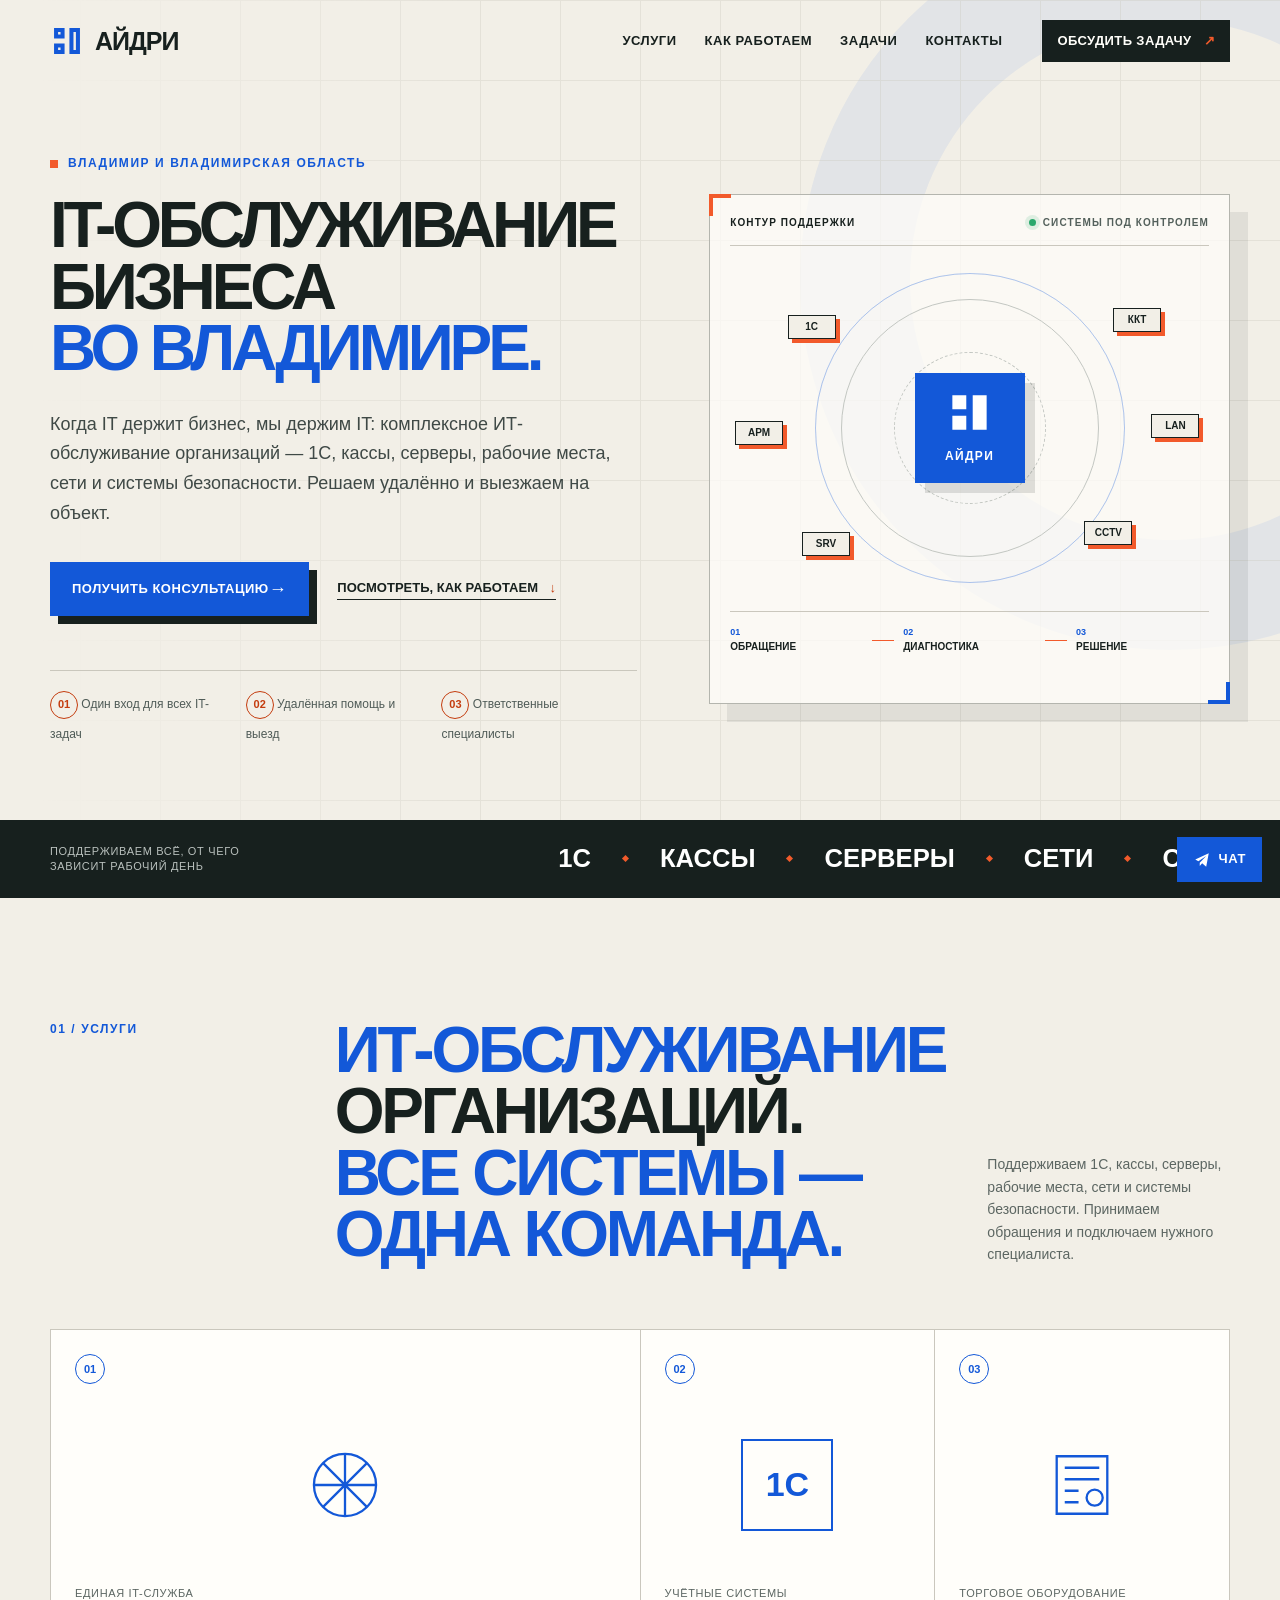
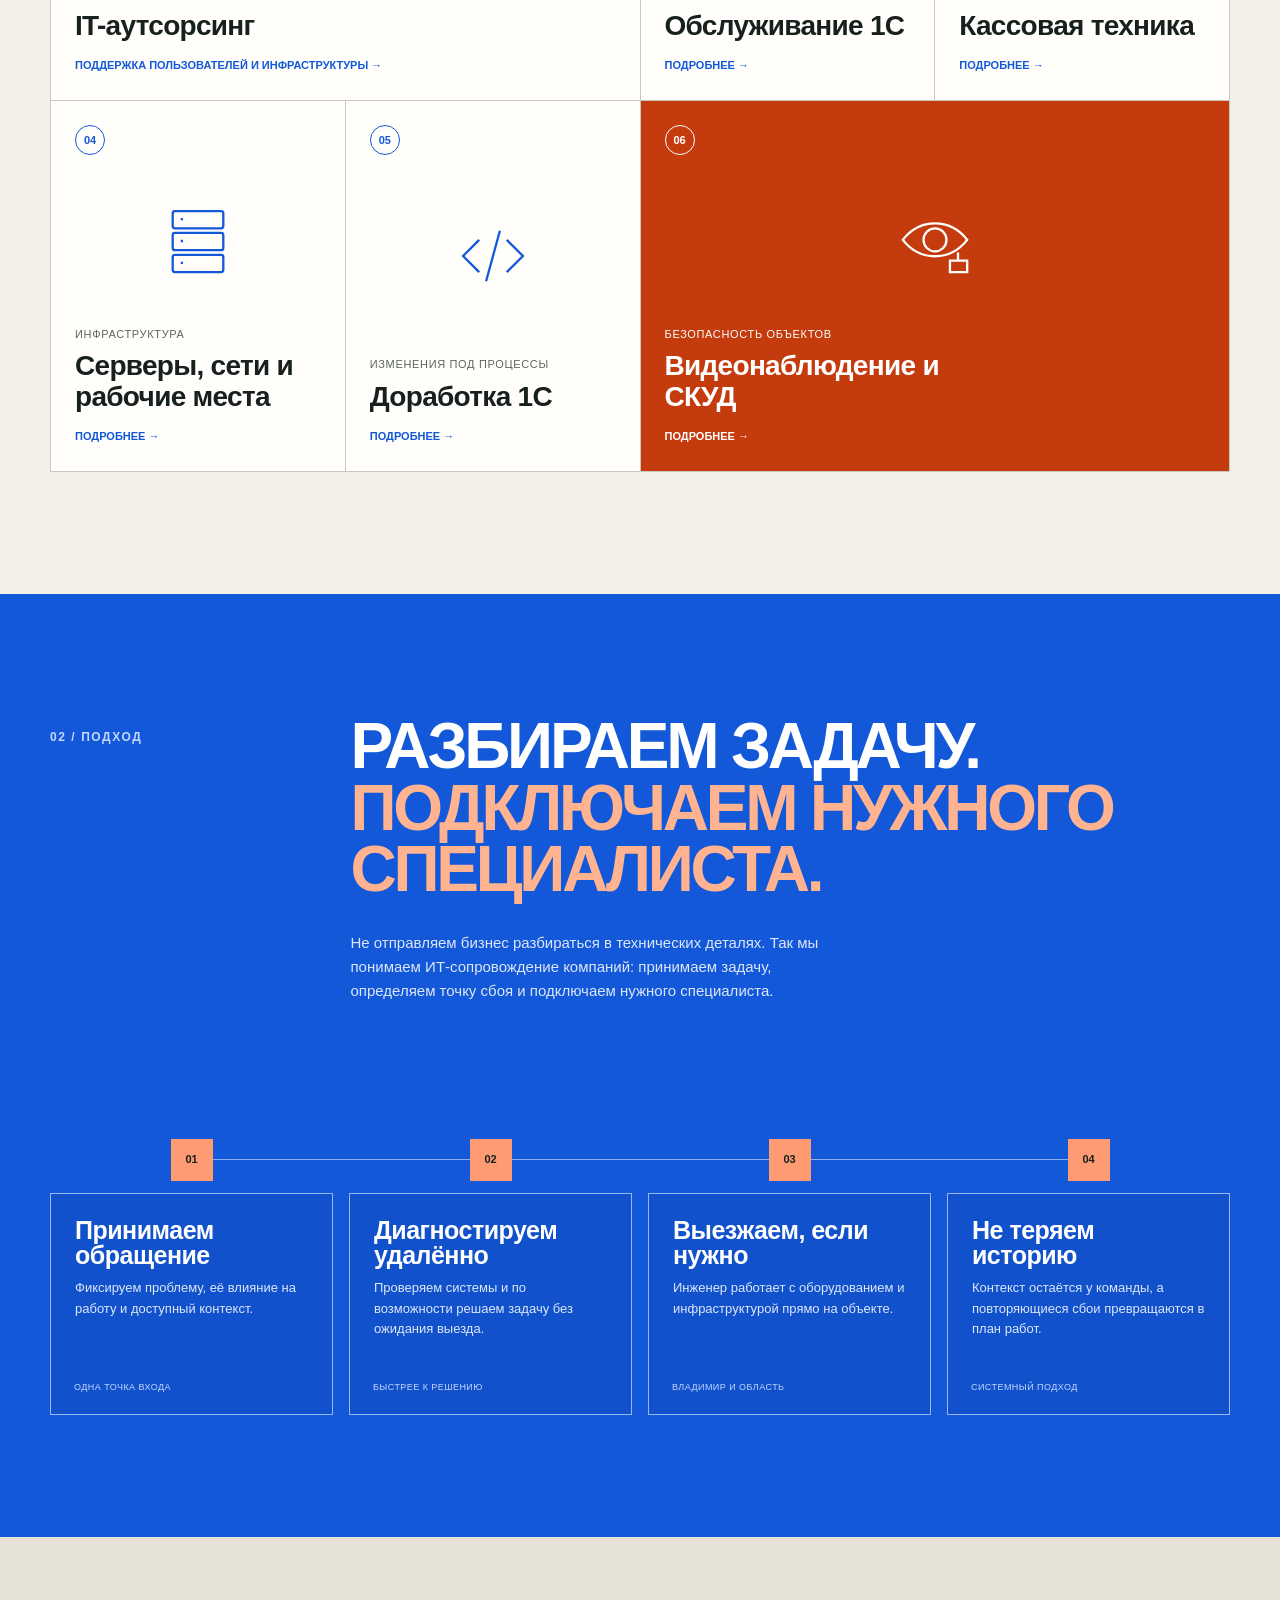
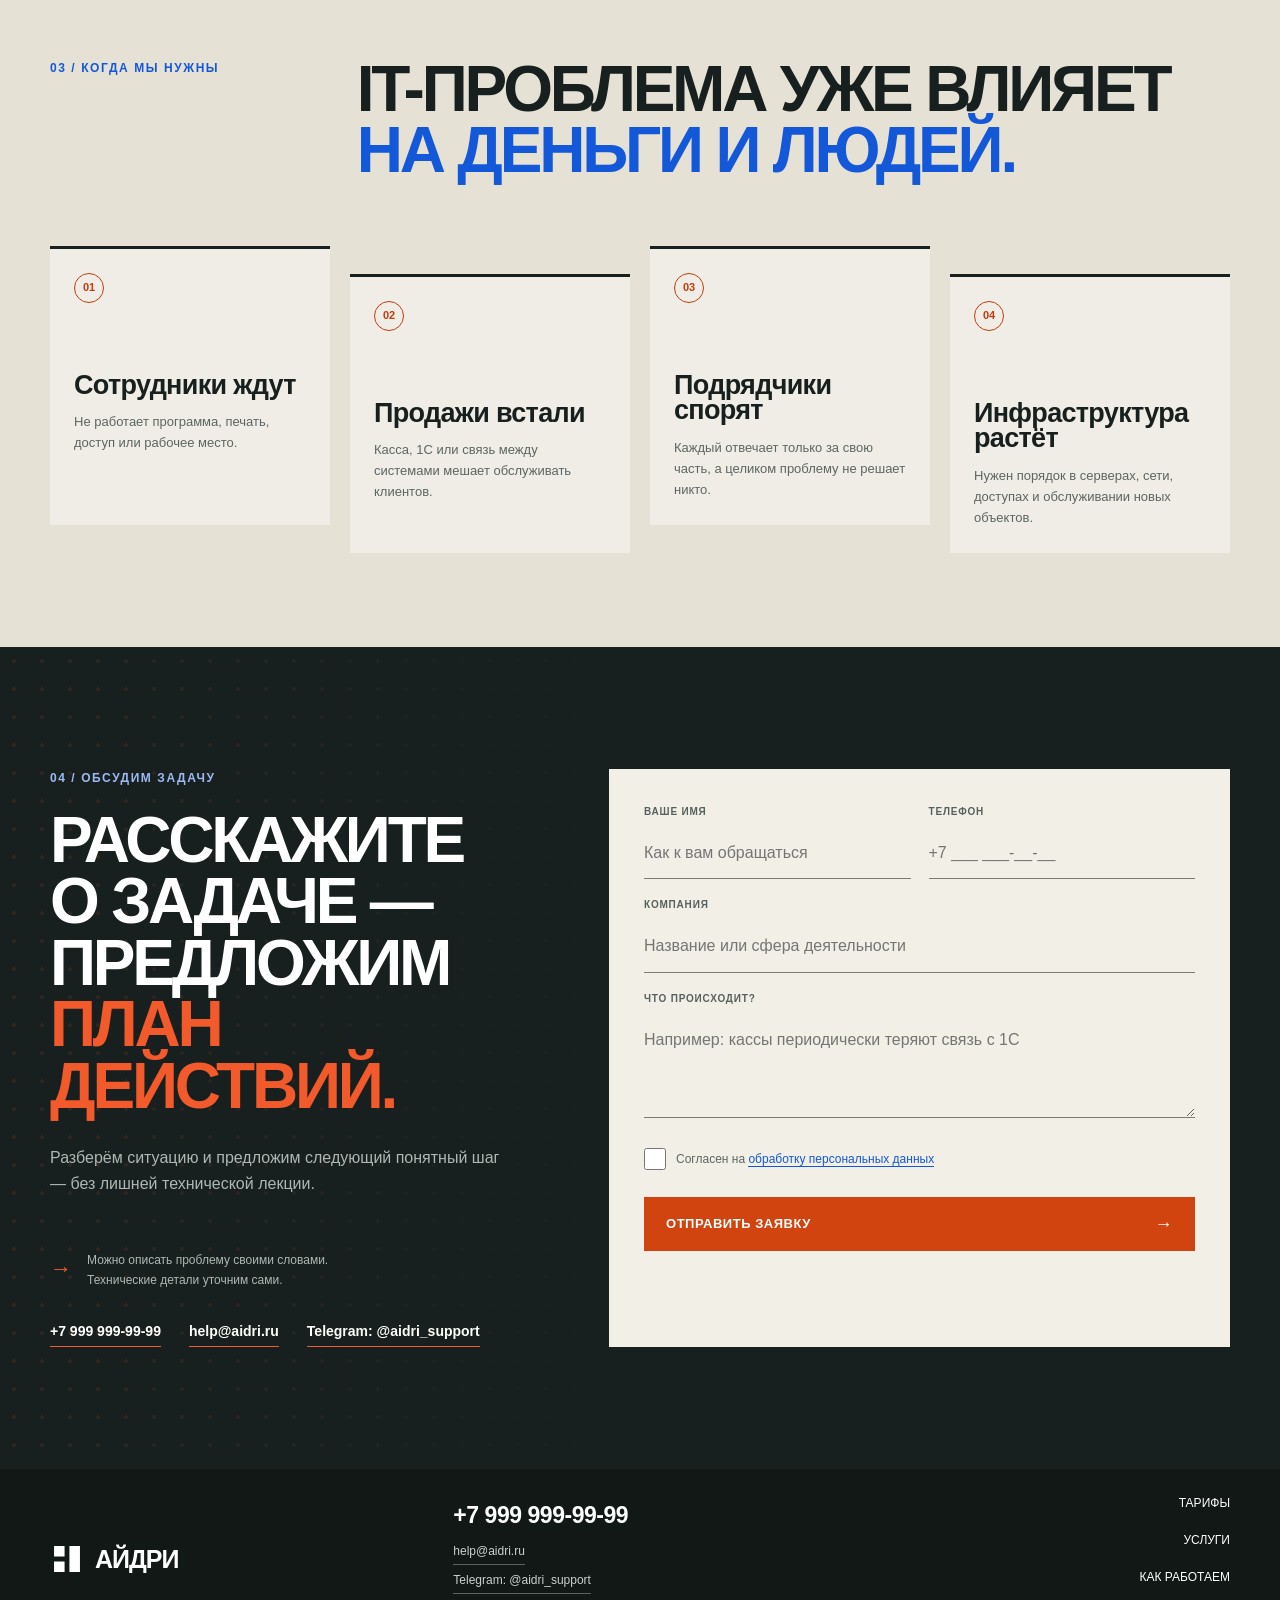
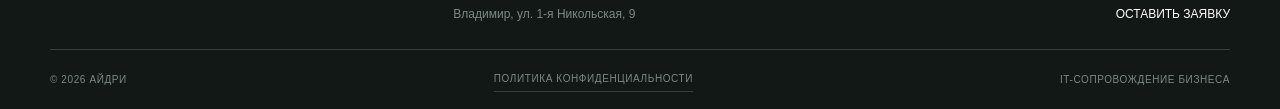
==== commit 5301fa5e: "nbsp fixes, keep-line, tariff prices" ====
--- a/index.html
+++ b/index.html
@@ -18,7 +18,7 @@
     <meta property="og:title" content="IT-обслуживание и сопровождение бизнеса во Владимире — Айдри" />
     <meta property="og:description" content="Айдри — комплексное ИТ-обслуживание и сопровождение бизнеса во Владимире и Владимирской области. 1С, кассы, серверы, сети и системы безопасности." />
     <meta property="og:locale" content="ru_RU" />
-    <link rel="stylesheet" href="styles.css?v=20260726-18" />
+    <link rel="stylesheet" href="styles.css?v=20260726-19" />
     <script type="application/ld+json">
       {
         "@context": "https://schema.org",
@@ -80,7 +80,7 @@
         <div class="shell hero-layout">
           <div class="hero-copy">
             <p class="eyebrow"><span></span> Владимир и Владимирская область</p>
-            <h1><span class="keep-line">IT-обслуживание</span> бизнеса <em>во&nbsp;Владимире.</em></h1>
+            <h1><span class="keep-line">IT-обслуживание</span> бизнеса <em><span class="keep-line">во Владимире.</span></em></h1>
             <p class="hero-lead">
               Когда IT держит бизнес, мы держим IT: комплексное ИТ-обслуживание организаций —
               1С, кассы, серверы, рабочие места, сети и системы безопасности. Решаем удалённо и выезжаем на объект.
@@ -141,7 +141,7 @@
         <div class="shell">
           <div class="section-heading">
             <p class="section-index">01 / Услуги</p>
-            <h2>ИТ-обслуживание организаций.<br /><span>Все системы — одна команда.</span></h2>
+            <h2><span class="keep-line">ИТ-обслуживание</span> организаций.<br /><span>Все системы — одна команда.</span></h2>
             <p>
               Поддерживаем 1С, кассы, серверы, рабочие места, сети и системы безопасности.
               Принимаем обращения и подключаем нужного специалиста.
@@ -295,6 +295,6 @@
       </div>
     </footer>
 
-    <script src="script.js?v=20260726-18" defer></script>
+    <script src="script.js?v=20260726-19" defer></script>
   </body>
 </html>
--- a/styles.css
+++ b/styles.css
@@ -409,6 +409,7 @@
   .section-heading, .compact-heading { grid-template-columns: 1fr; gap: 16px; margin-bottom: 40px; }
   .section-heading > p:last-child { grid-column: auto; }
   .section-heading h2, .approach h2, .contact h2 { font-size: clamp(42px, 13.5vw, 58px); }
+  .services .section-heading h2 { font-size: clamp(32px, 11vw, 52px); }
   .service-grid { grid-template-columns: 1fr; }
   .service-card, .service-card-wide, .service-card-orange { grid-column: auto; min-height: 310px; align-items: center; text-align: center; }
   .service-card h3 { max-width: none; }
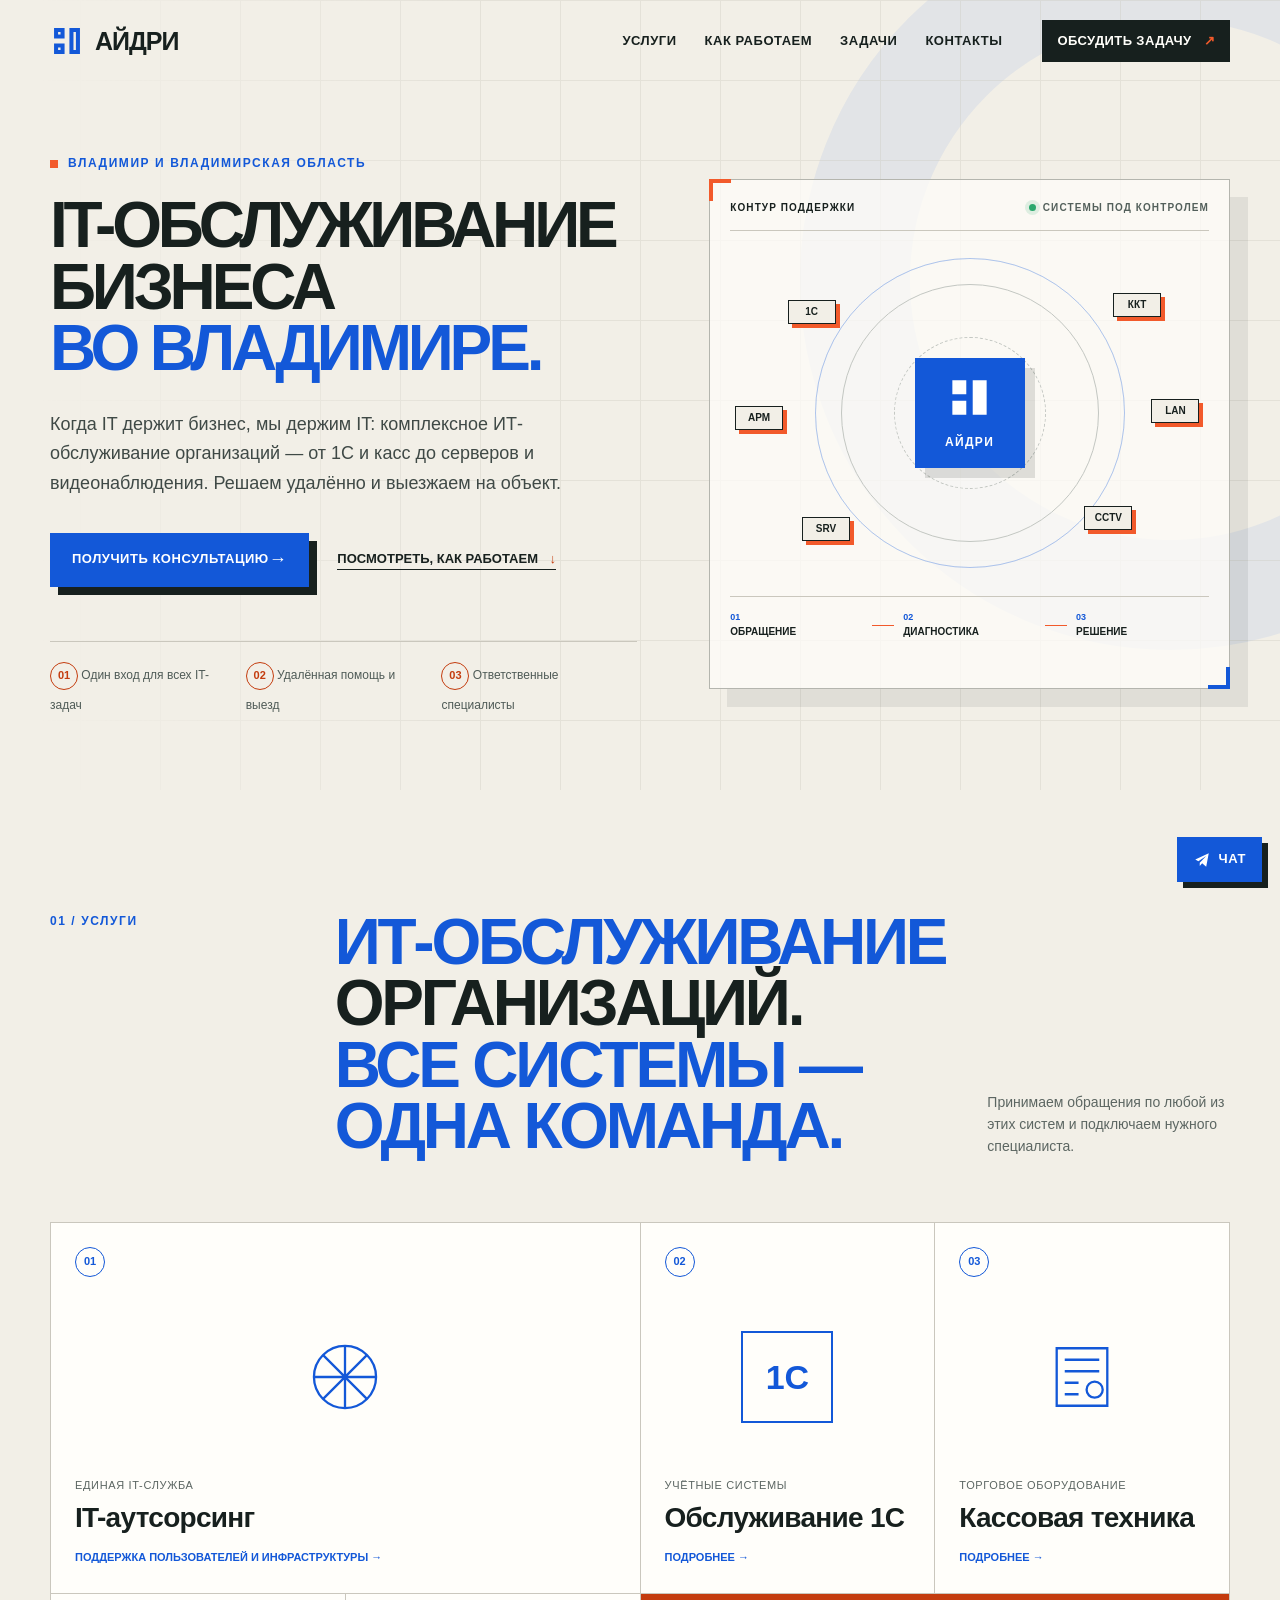
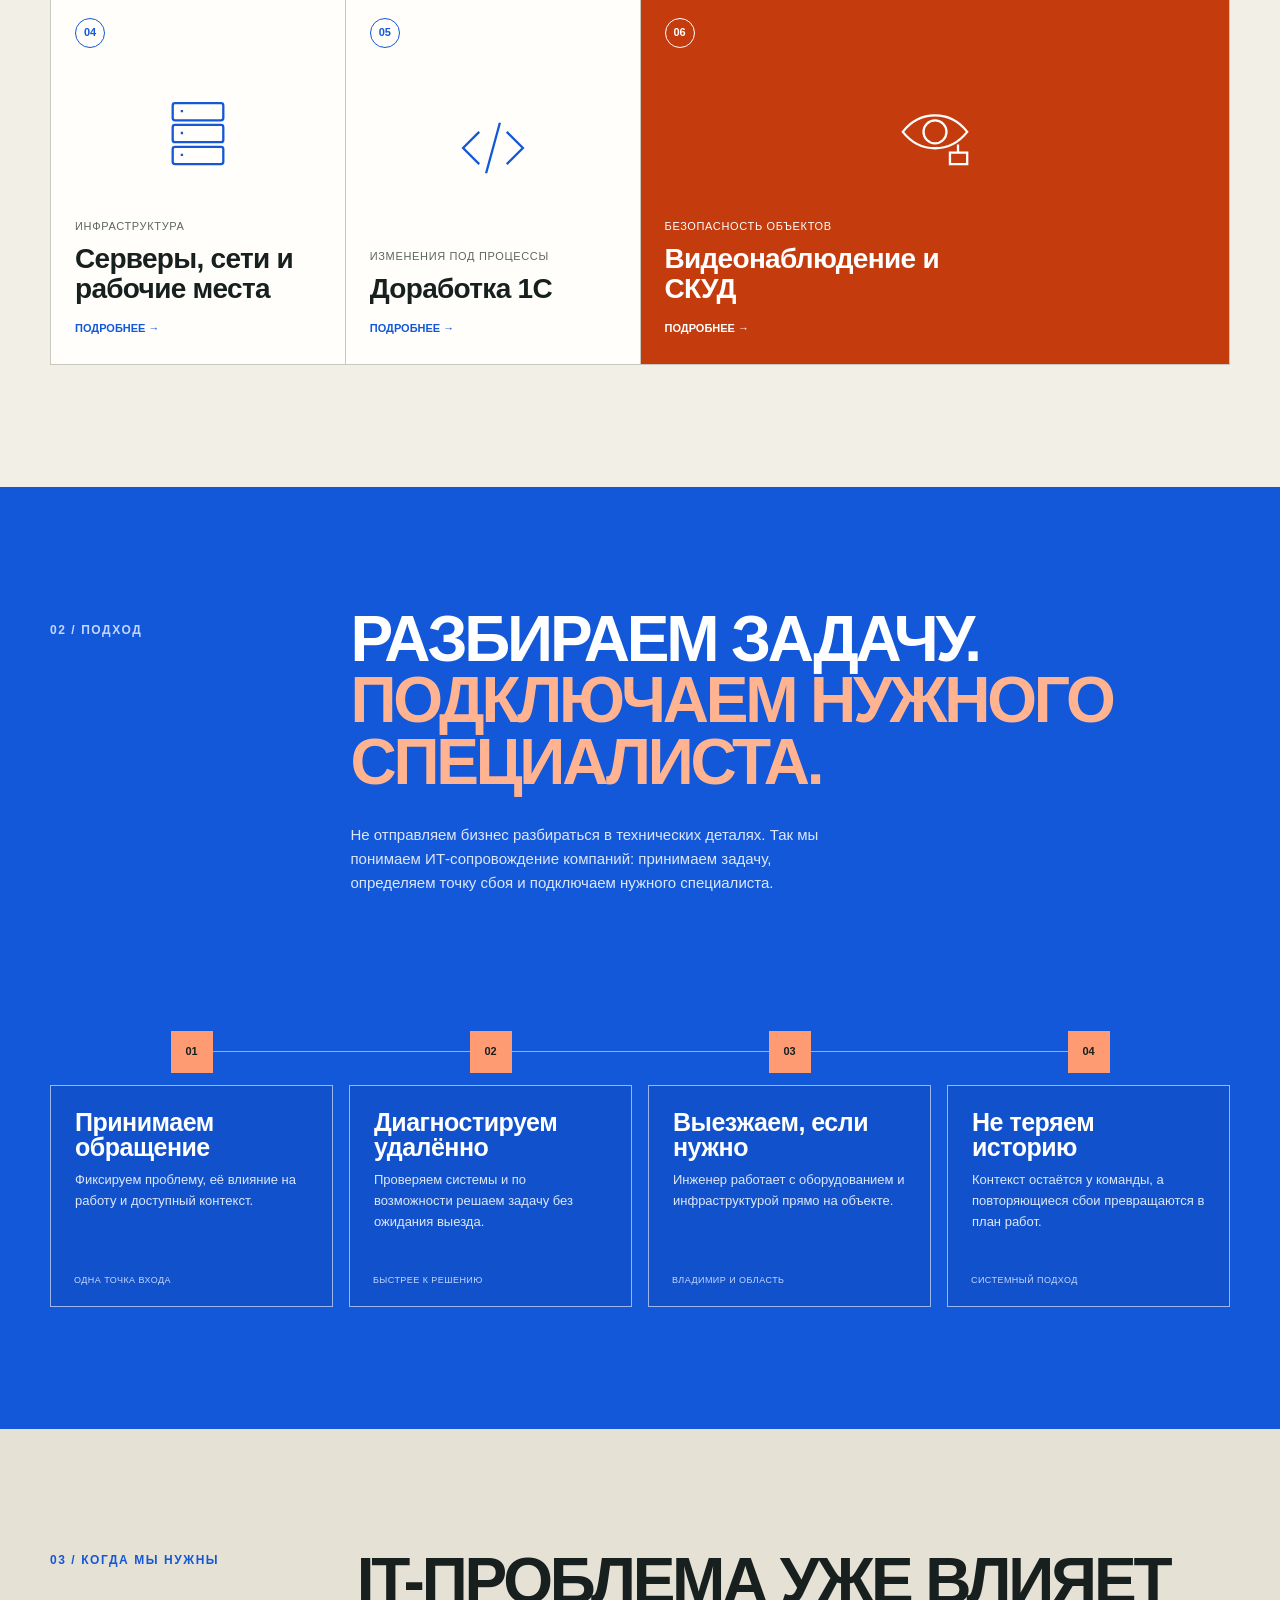
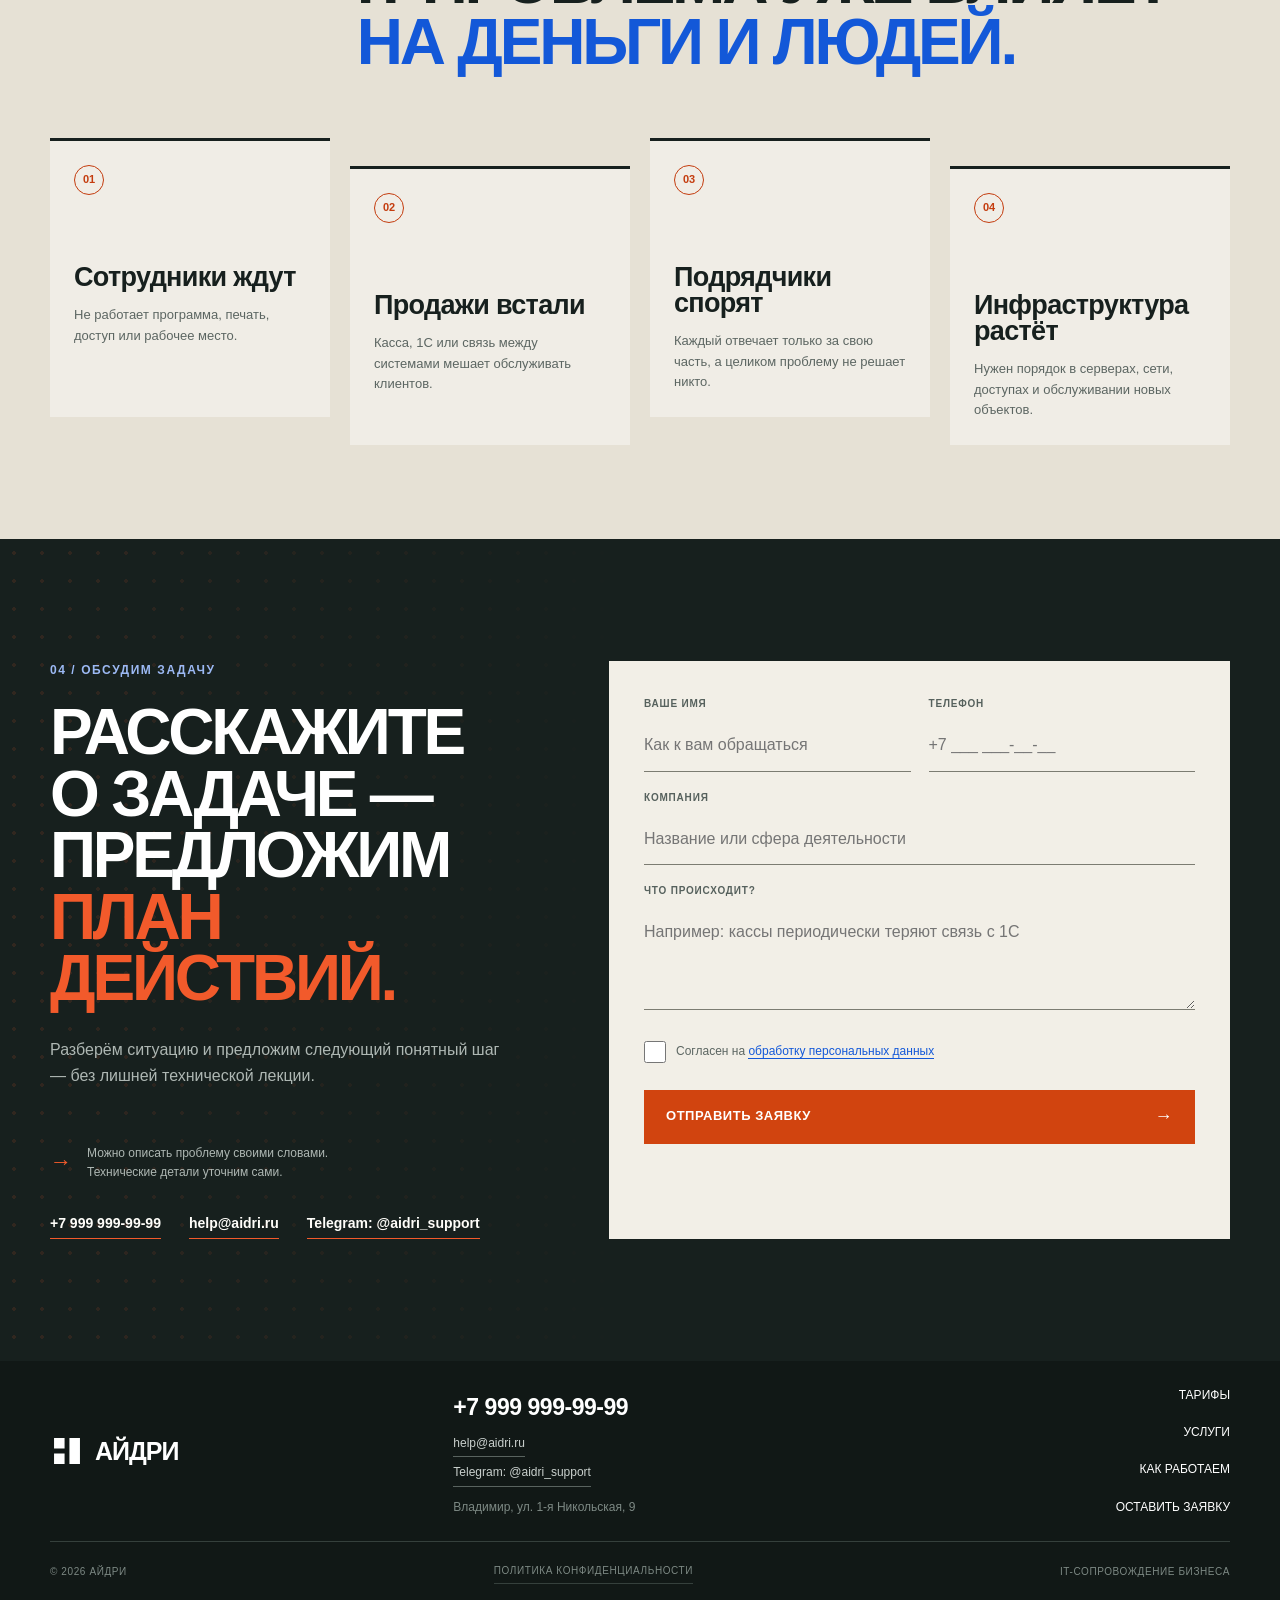
==== commit d6ed487f: "declutter main page" ====
--- a/index.html
+++ b/index.html
@@ -18,7 +18,7 @@
     <meta property="og:title" content="IT-обслуживание и сопровождение бизнеса во Владимире — Айдри" />
     <meta property="og:description" content="Айдри — комплексное ИТ-обслуживание и сопровождение бизнеса во Владимире и Владимирской области. 1С, кассы, серверы, сети и системы безопасности." />
     <meta property="og:locale" content="ru_RU" />
-    <link rel="stylesheet" href="styles.css?v=20260726-19" />
+    <link rel="stylesheet" href="styles.css?v=20260726-20" />
     <script type="application/ld+json">
       {
         "@context": "https://schema.org",
@@ -83,7 +83,7 @@
             <h1><span class="keep-line">IT-обслуживание</span> бизнеса <em><span class="keep-line">во Владимире.</span></em></h1>
             <p class="hero-lead">
               Когда IT держит бизнес, мы держим IT: комплексное ИТ-обслуживание организаций —
-              1С, кассы, серверы, рабочие места, сети и системы безопасности. Решаем удалённо и выезжаем на объект.
+              от 1С и касс до серверов и видеонаблюдения. Решаем удалённо и выезжаем на объект.
             </p>
             <div class="hero-actions">
               <a class="button button-primary" href="#contact">Получить консультацию <span aria-hidden="true">→</span></a>
@@ -128,23 +128,13 @@
         </div>
       </section>
 
-      <section class="systems-strip" aria-label="Поддерживаемые направления">
-        <div class="shell systems-row">
-          <p>Поддерживаем всё, от чего зависит рабочий день</p>
-          <div class="systems-ticker">
-            <span>1С</span><i></i><span>Кассы</span><i></i><span>Серверы</span><i></i><span>Сети</span><i></i><span>СКУД</span>
-          </div>
-        </div>
-      </section>
-
       <section class="section services" id="services">
         <div class="shell">
           <div class="section-heading">
             <p class="section-index">01 / Услуги</p>
             <h2><span class="keep-line">ИТ-обслуживание</span> организаций.<br /><span>Все системы — одна команда.</span></h2>
             <p>
-              Поддерживаем 1С, кассы, серверы, рабочие места, сети и системы безопасности.
-              Принимаем обращения и подключаем нужного специалиста.
+              Принимаем обращения по любой из этих систем и подключаем нужного специалиста.
             </p>
           </div>
 
@@ -295,6 +285,6 @@
       </div>
     </footer>
 
-    <script src="script.js?v=20260726-19" defer></script>
+    <script src="script.js?v=20260726-20" defer></script>
   </body>
 </html>
--- a/styles.css
+++ b/styles.css
@@ -104,12 +104,6 @@
 .support-route i { display: block; width: 22px; height: 1px; background: var(--orange); }
 @keyframes pulse { from { opacity: .8; transform: translate(-50%,-50%) scale(.62); } to { opacity: 0; transform: translate(-50%,-50%) scale(1.12); } }
 @keyframes rotate { to { transform: translate(-50%, -50%) rotate(360deg); } }
-
-.systems-strip { border-block: 1px solid var(--ink); background: var(--ink); color: white; }
-.systems-row { min-height: 76px; display: flex; align-items: center; justify-content: space-between; gap: 28px; }
-.systems-row p { margin: 0; max-width: 230px; color: #b9c0bd; font-size: 11px; line-height: 1.35; text-transform: uppercase; letter-spacing: .06em; }
-.systems-ticker { display: flex; align-items: center; gap: clamp(16px, 2.5vw, 38px); font-family: var(--display); font-size: clamp(18px, 2vw, 28px); font-weight: 900; text-transform: uppercase; }
-.systems-ticker i { width: 5px; height: 5px; background: var(--orange); transform: rotate(45deg); }
 
 .section { padding: 122px 0; }
 .section-heading { display: grid; grid-template-columns: 1fr 2.25fr 1fr; gap: 42px; align-items: end; margin-bottom: 64px; }
@@ -402,9 +396,6 @@
   .operations-core::before { width: 215px; height: 215px; }.operations-core::after { width: 125px; height: 125px; }
   .core-logo { width: 92px; height: 92px; }.core-logo svg { width: 38px; }
   .support-route { gap: 4px; }.support-route strong { font-size: 8px; }.support-route i { width: 9px; }
-  .systems-row { padding: 16px 0; flex-direction: column; align-items: flex-start; }
-  .systems-row p { max-width: none; }
-  .systems-ticker { width: 100%; justify-content: space-between; gap: 7px; font-size: 16px; }
   .section { padding: 82px 0; }
   .section-heading, .compact-heading { grid-template-columns: 1fr; gap: 16px; margin-bottom: 40px; }
   .section-heading > p:last-child { grid-column: auto; }
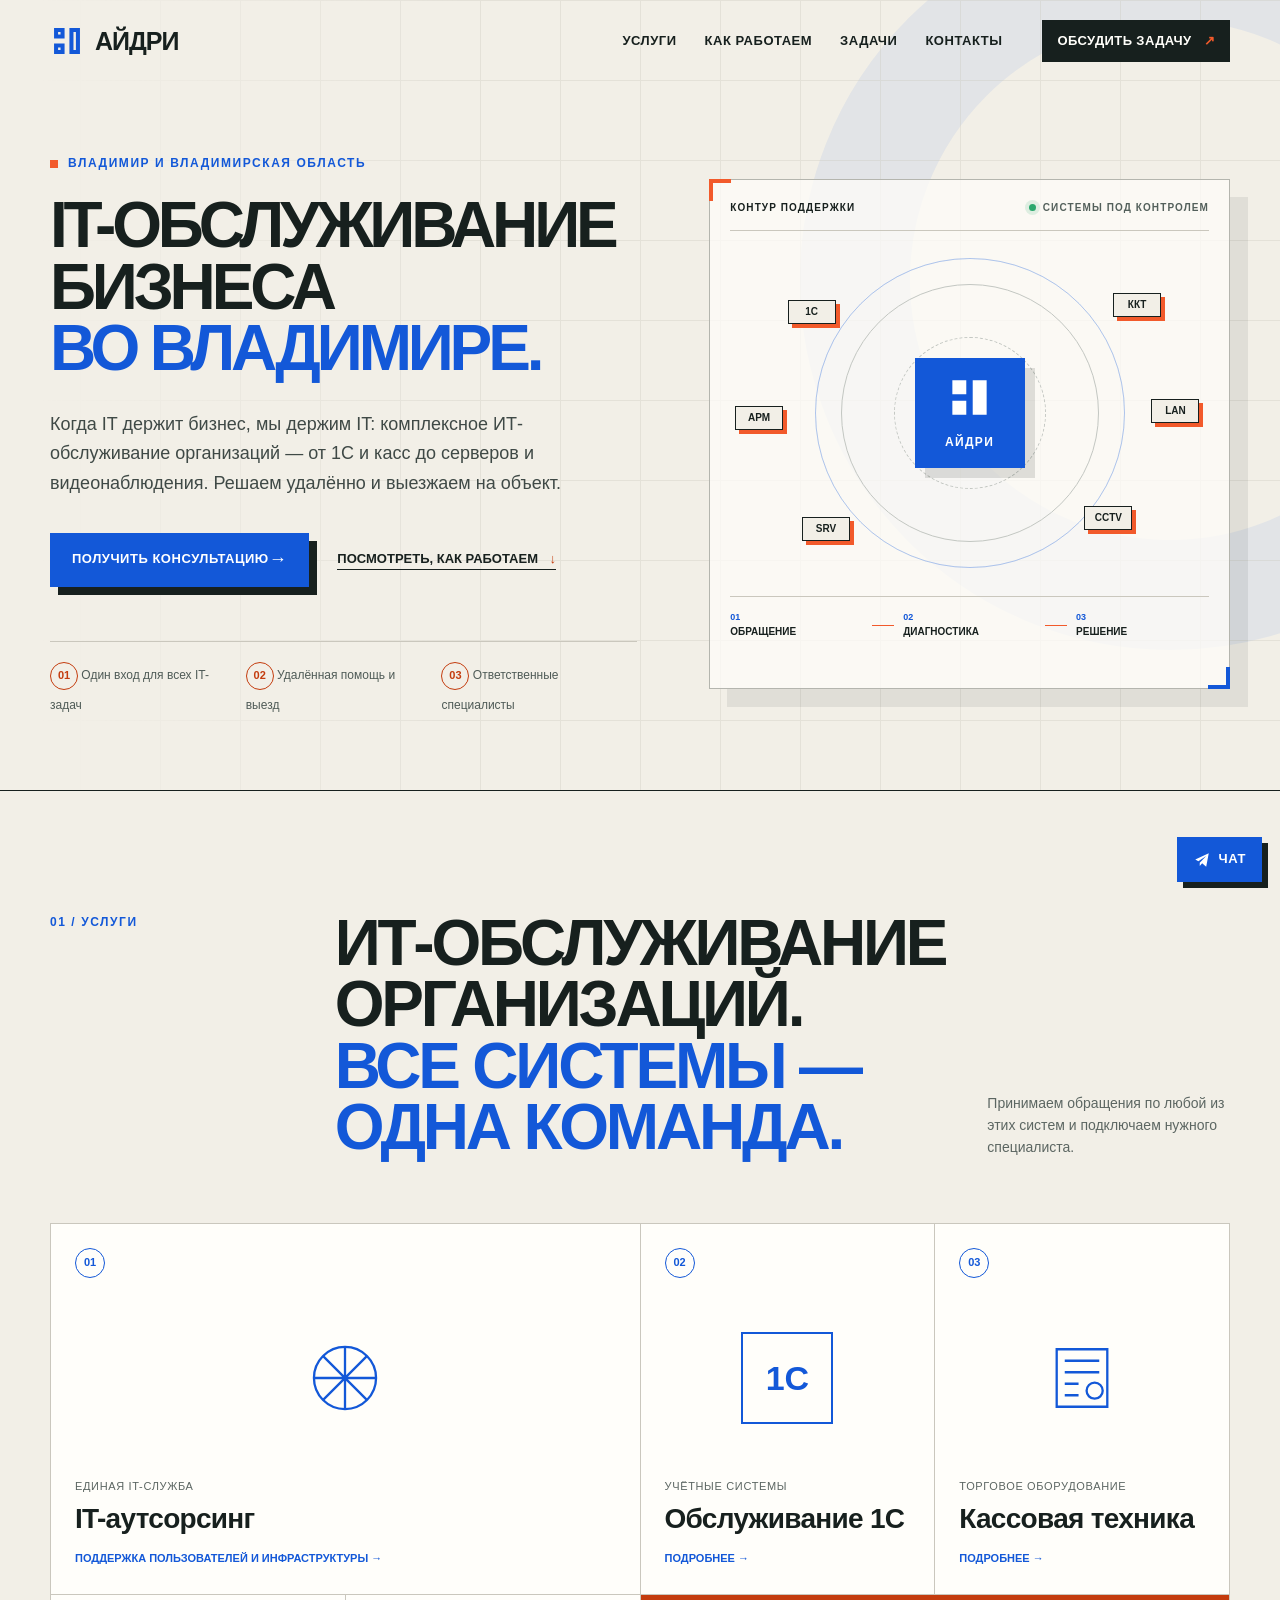
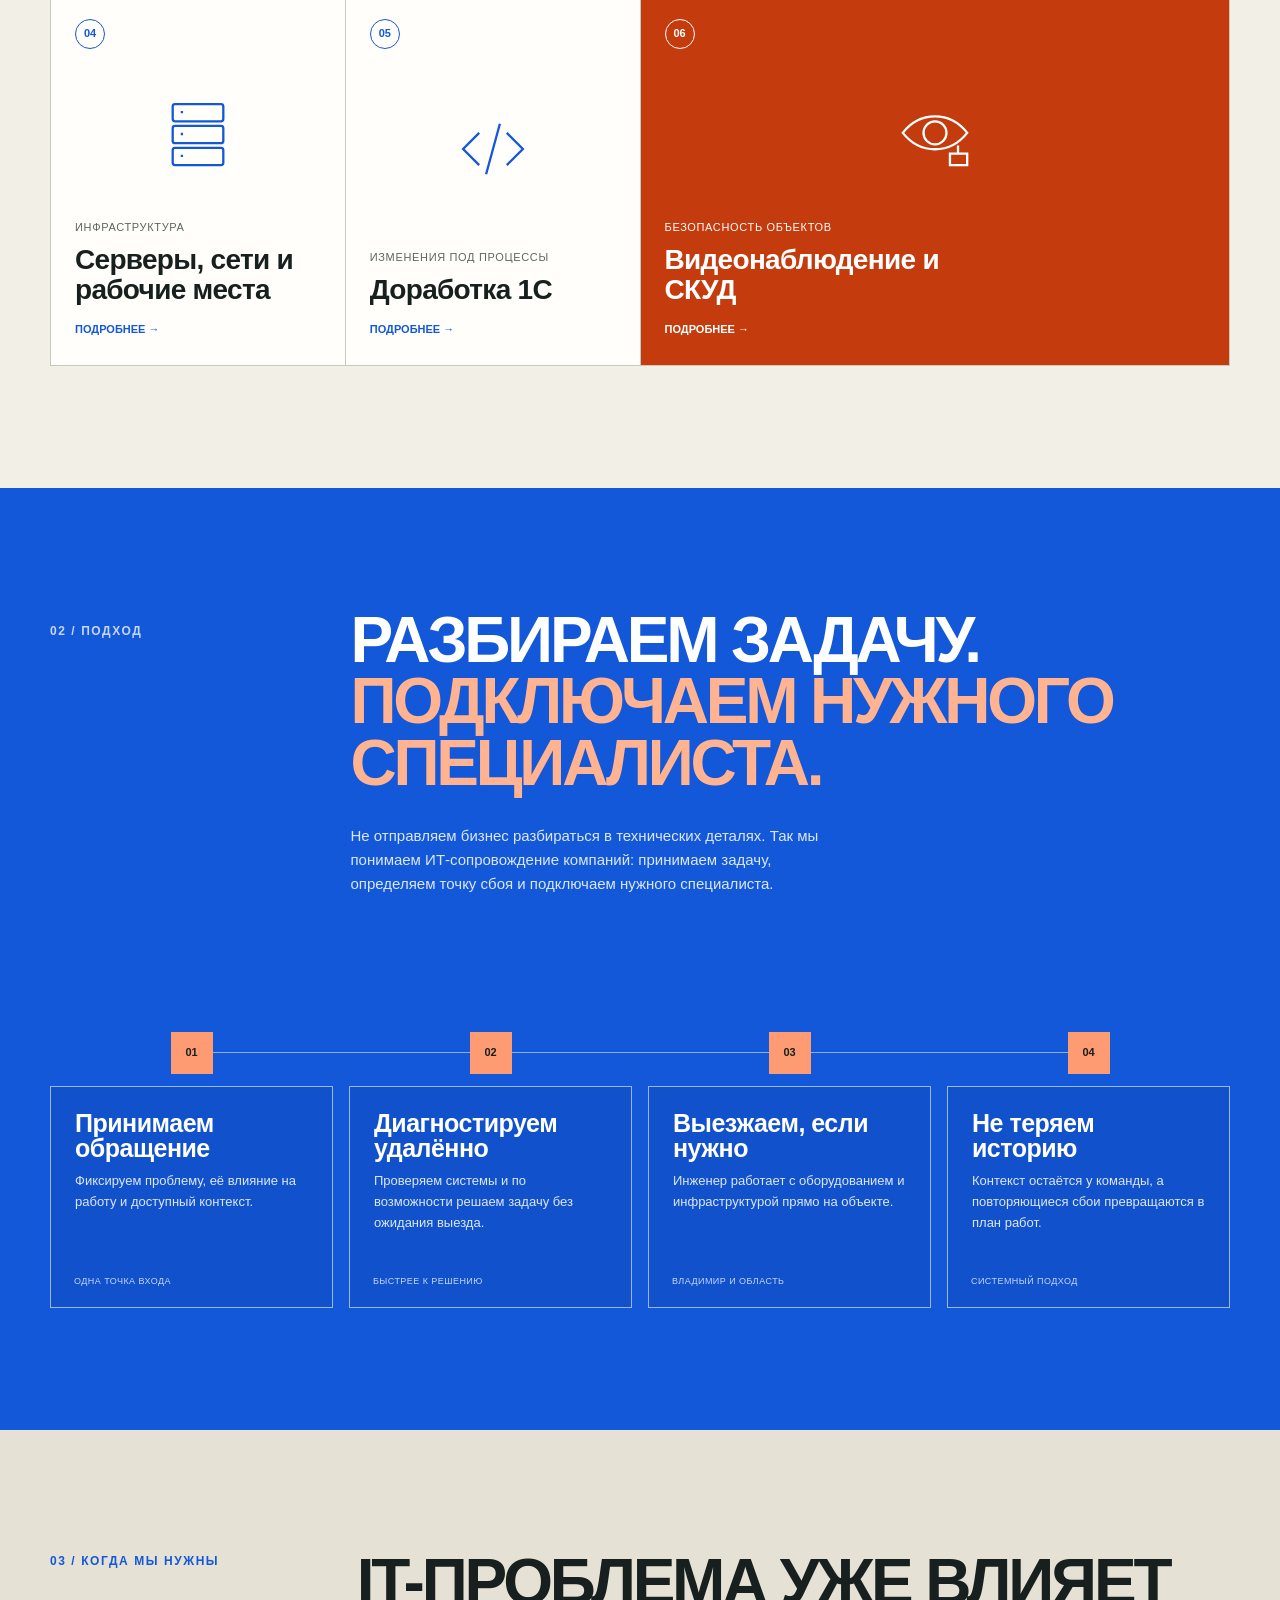
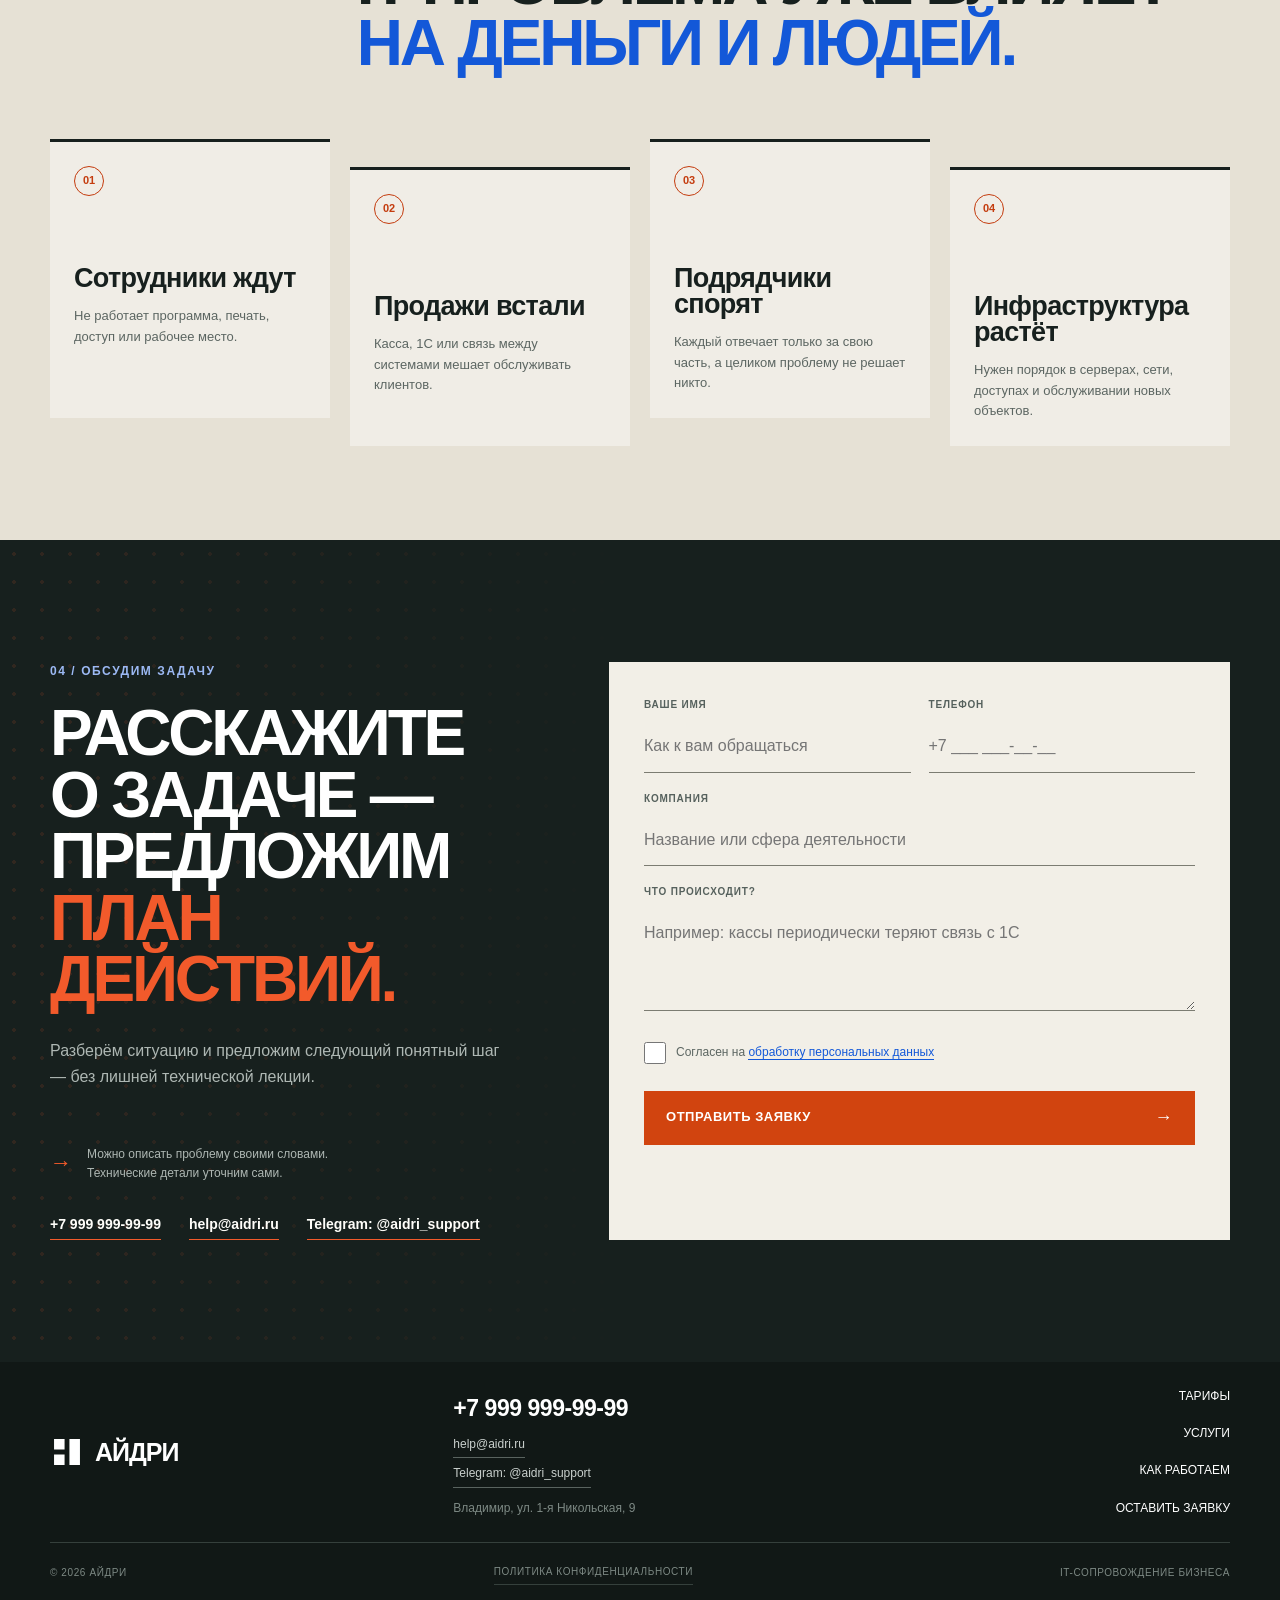
==== commit 4a544f43: "hero divider + h2 keep-line color" ====
--- a/index.html
+++ b/index.html
@@ -18,7 +18,7 @@
     <meta property="og:title" content="IT-обслуживание и сопровождение бизнеса во Владимире — Айдри" />
     <meta property="og:description" content="Айдри — комплексное ИТ-обслуживание и сопровождение бизнеса во Владимире и Владимирской области. 1С, кассы, серверы, сети и системы безопасности." />
     <meta property="og:locale" content="ru_RU" />
-    <link rel="stylesheet" href="styles.css?v=20260726-20" />
+    <link rel="stylesheet" href="styles.css?v=20260726-21" />
     <script type="application/ld+json">
       {
         "@context": "https://schema.org",
@@ -285,6 +285,6 @@
       </div>
     </footer>
 
-    <script src="script.js?v=20260726-20" defer></script>
+    <script src="script.js?v=20260726-21" defer></script>
   </body>
 </html>
--- a/styles.css
+++ b/styles.css
@@ -54,7 +54,7 @@
 .header-cta span { margin-left: 8px; color: var(--orange); }
 .menu-toggle { display: none; }
 
-.hero { position: relative; min-height: 760px; padding: 154px 0 76px; overflow: hidden; }
+.hero { position: relative; min-height: 760px; padding: 154px 0 76px; overflow: hidden; border-bottom: 1px solid var(--ink); }
 .hero::before { content: ""; position: absolute; width: 520px; height: 520px; right: -260px; top: -90px; border-radius: 50%; border: 110px solid rgba(19, 88, 216, .07); }
 .hero-grid { position: absolute; inset: 0; opacity: .34; background-image: linear-gradient(var(--line) 1px, transparent 1px), linear-gradient(90deg, var(--line) 1px, transparent 1px); background-size: 80px 80px; -webkit-mask-image: linear-gradient(to right, transparent 3%, #000 36%, #000 100%); mask-image: linear-gradient(to right, transparent 3%, #000 36%, #000 100%); }
 .hero-layout { position: relative; display: grid; grid-template-columns: 1.06fr .94fr; gap: 72px; align-items: center; }
@@ -64,6 +64,7 @@
 h1, h2, h3 { margin: 0; font-family: var(--display); line-height: .96; }
 h1 { max-width: 680px; font-size: clamp(48px, 5vw, 78px); font-stretch: condensed; letter-spacing: -.065em; text-transform: uppercase; }
 h1 em, h2 span, .contact h2 em { color: var(--blue); font-style: normal; }
+h1 .keep-line, h2 .keep-line { color: inherit; }
 .hero-lead { max-width: 600px; margin: 30px 0 0; color: #3f4946; font-size: 18px; line-height: 1.65; }
 .hero-actions { display: flex; align-items: center; gap: 28px; margin-top: 34px; }
 .button { display: inline-flex; justify-content: space-between; align-items: center; min-height: 54px; padding: 0 22px; border: 0; cursor: pointer; font-size: 13px; font-weight: 800; letter-spacing: .04em; text-transform: uppercase; transition: transform .2s ease, background .2s ease; }
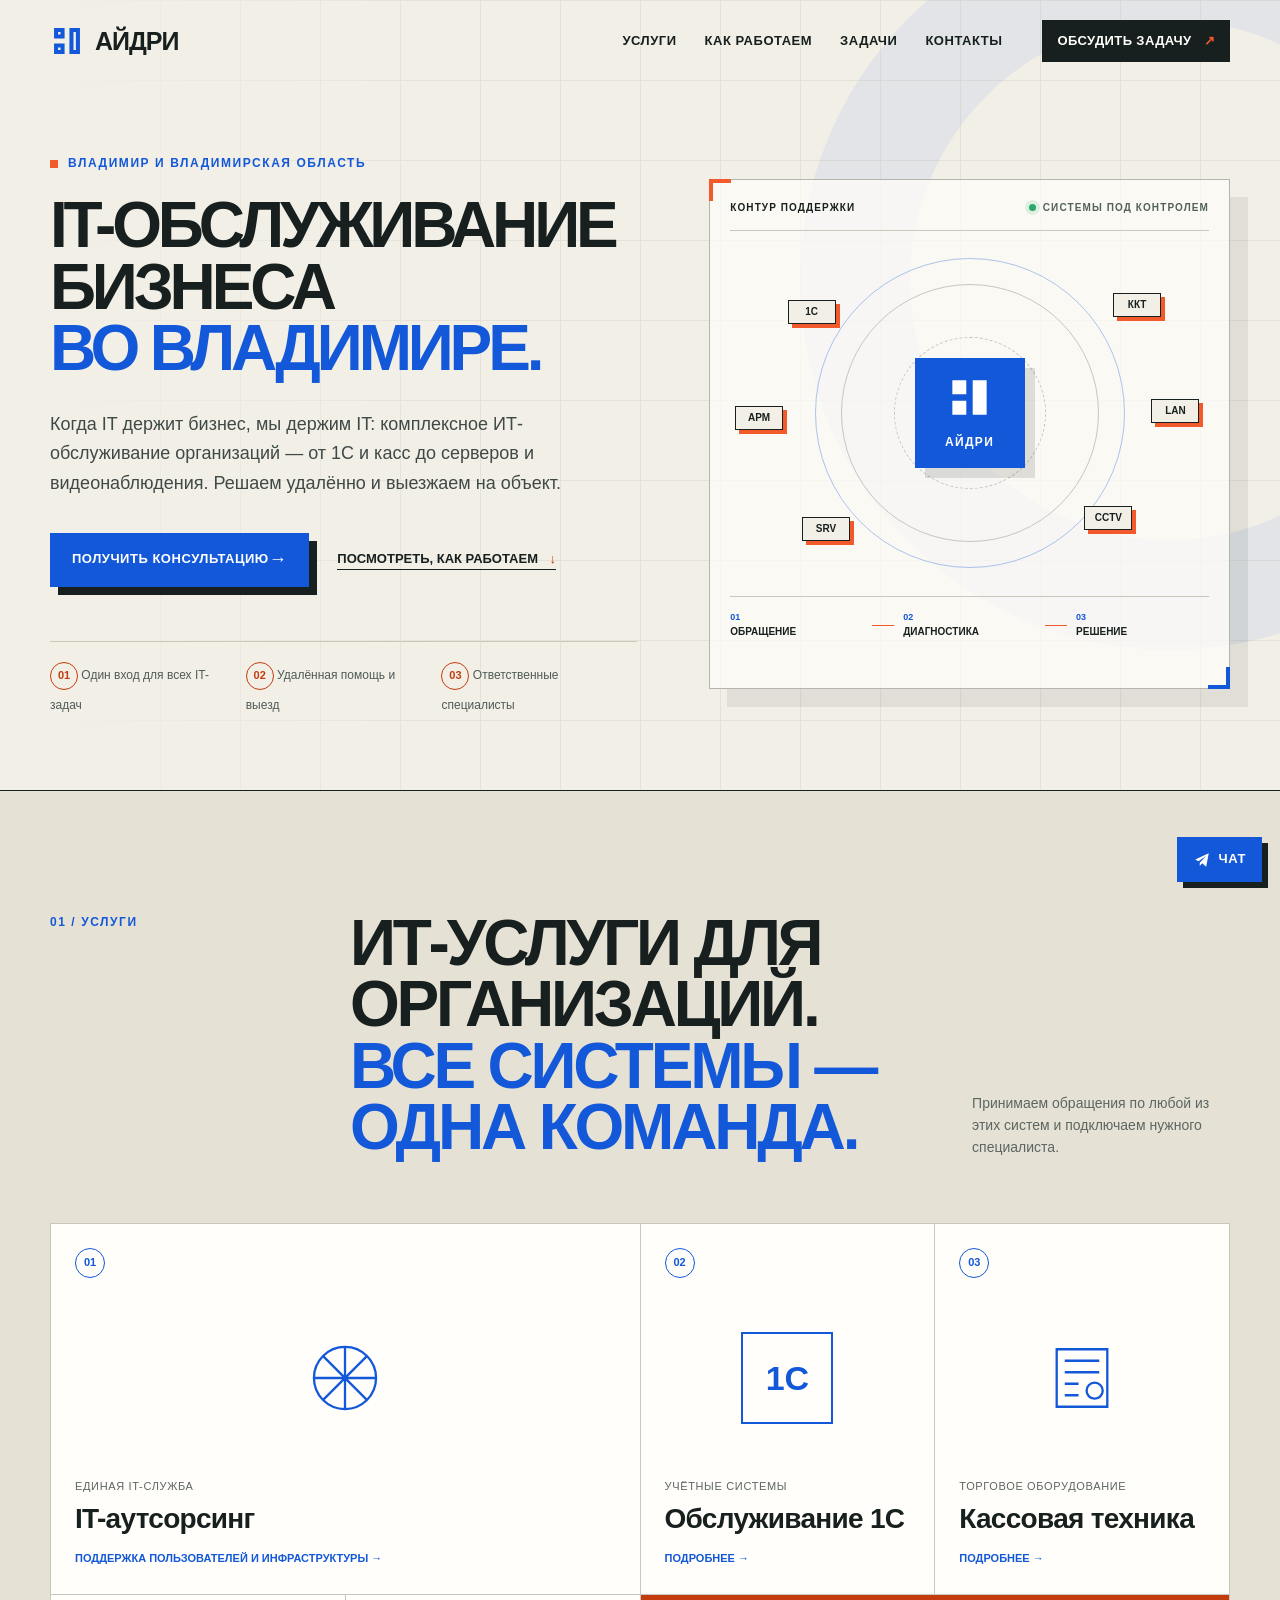
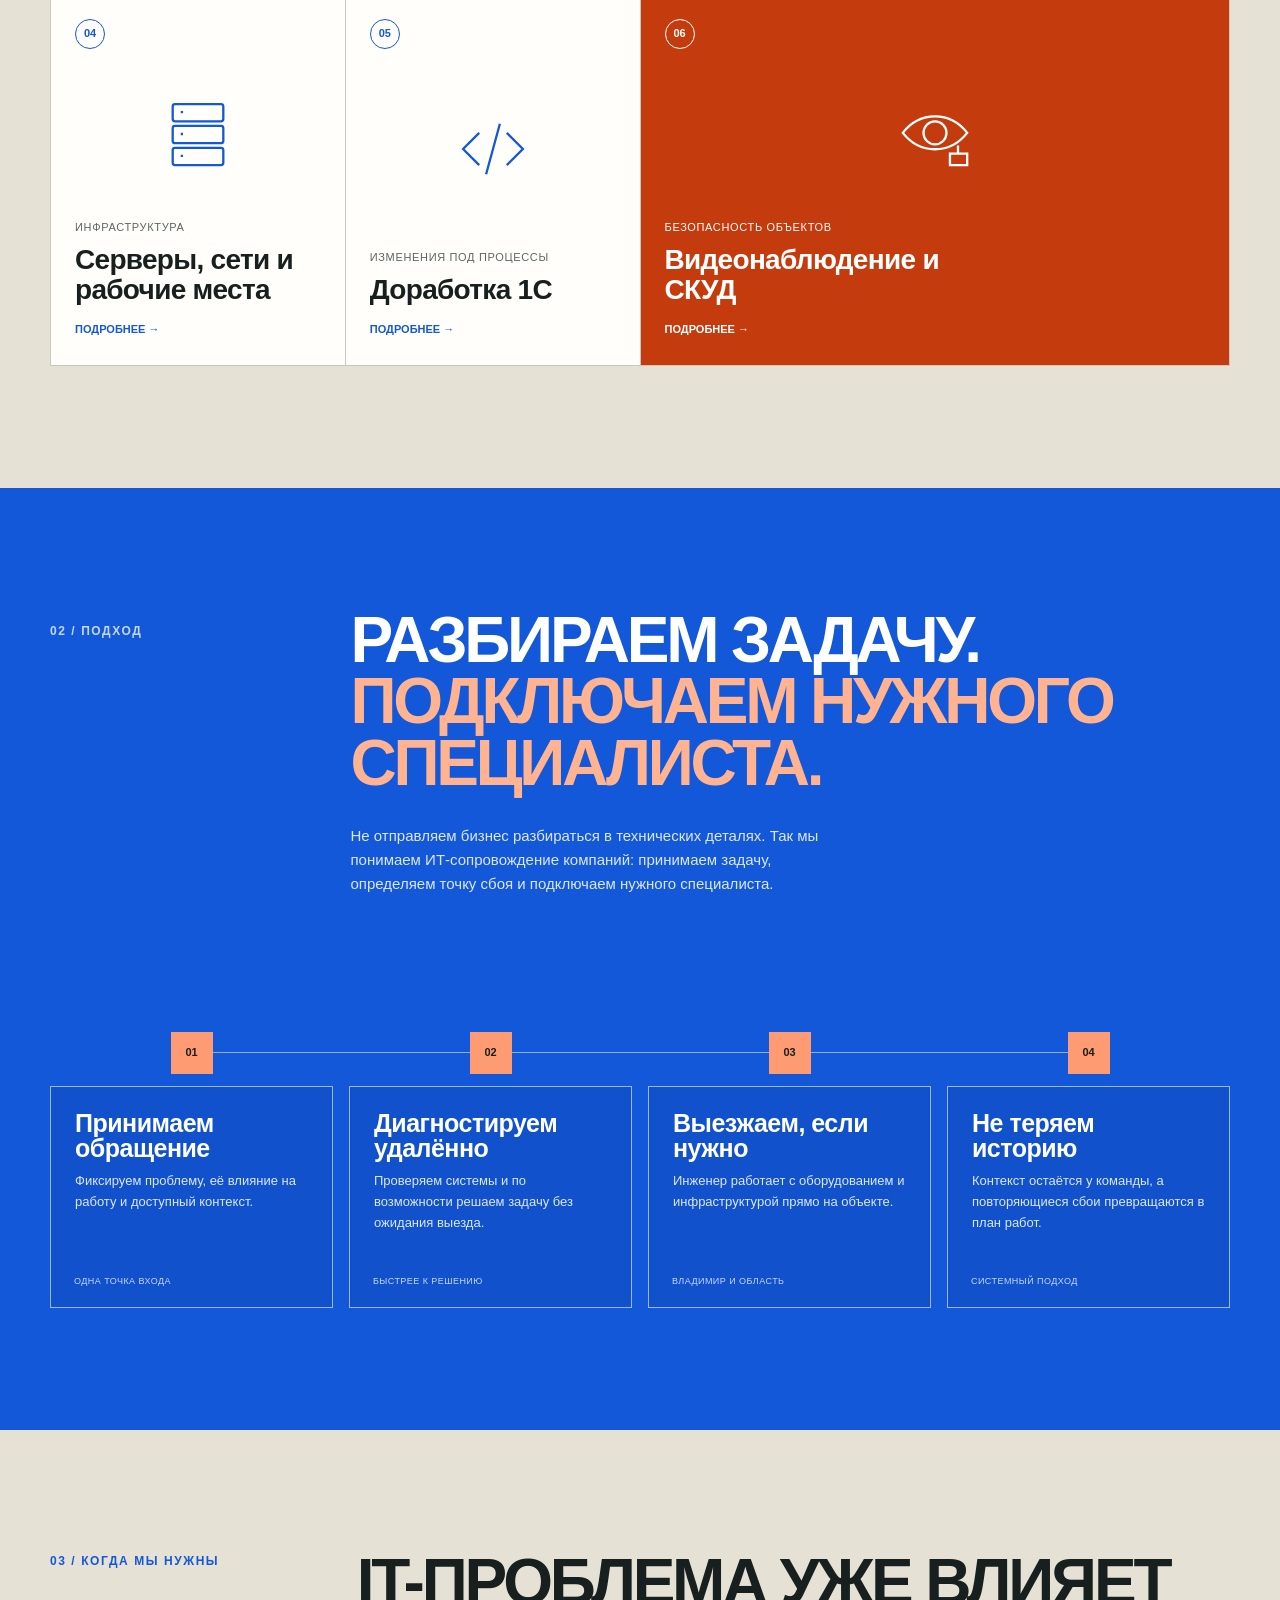
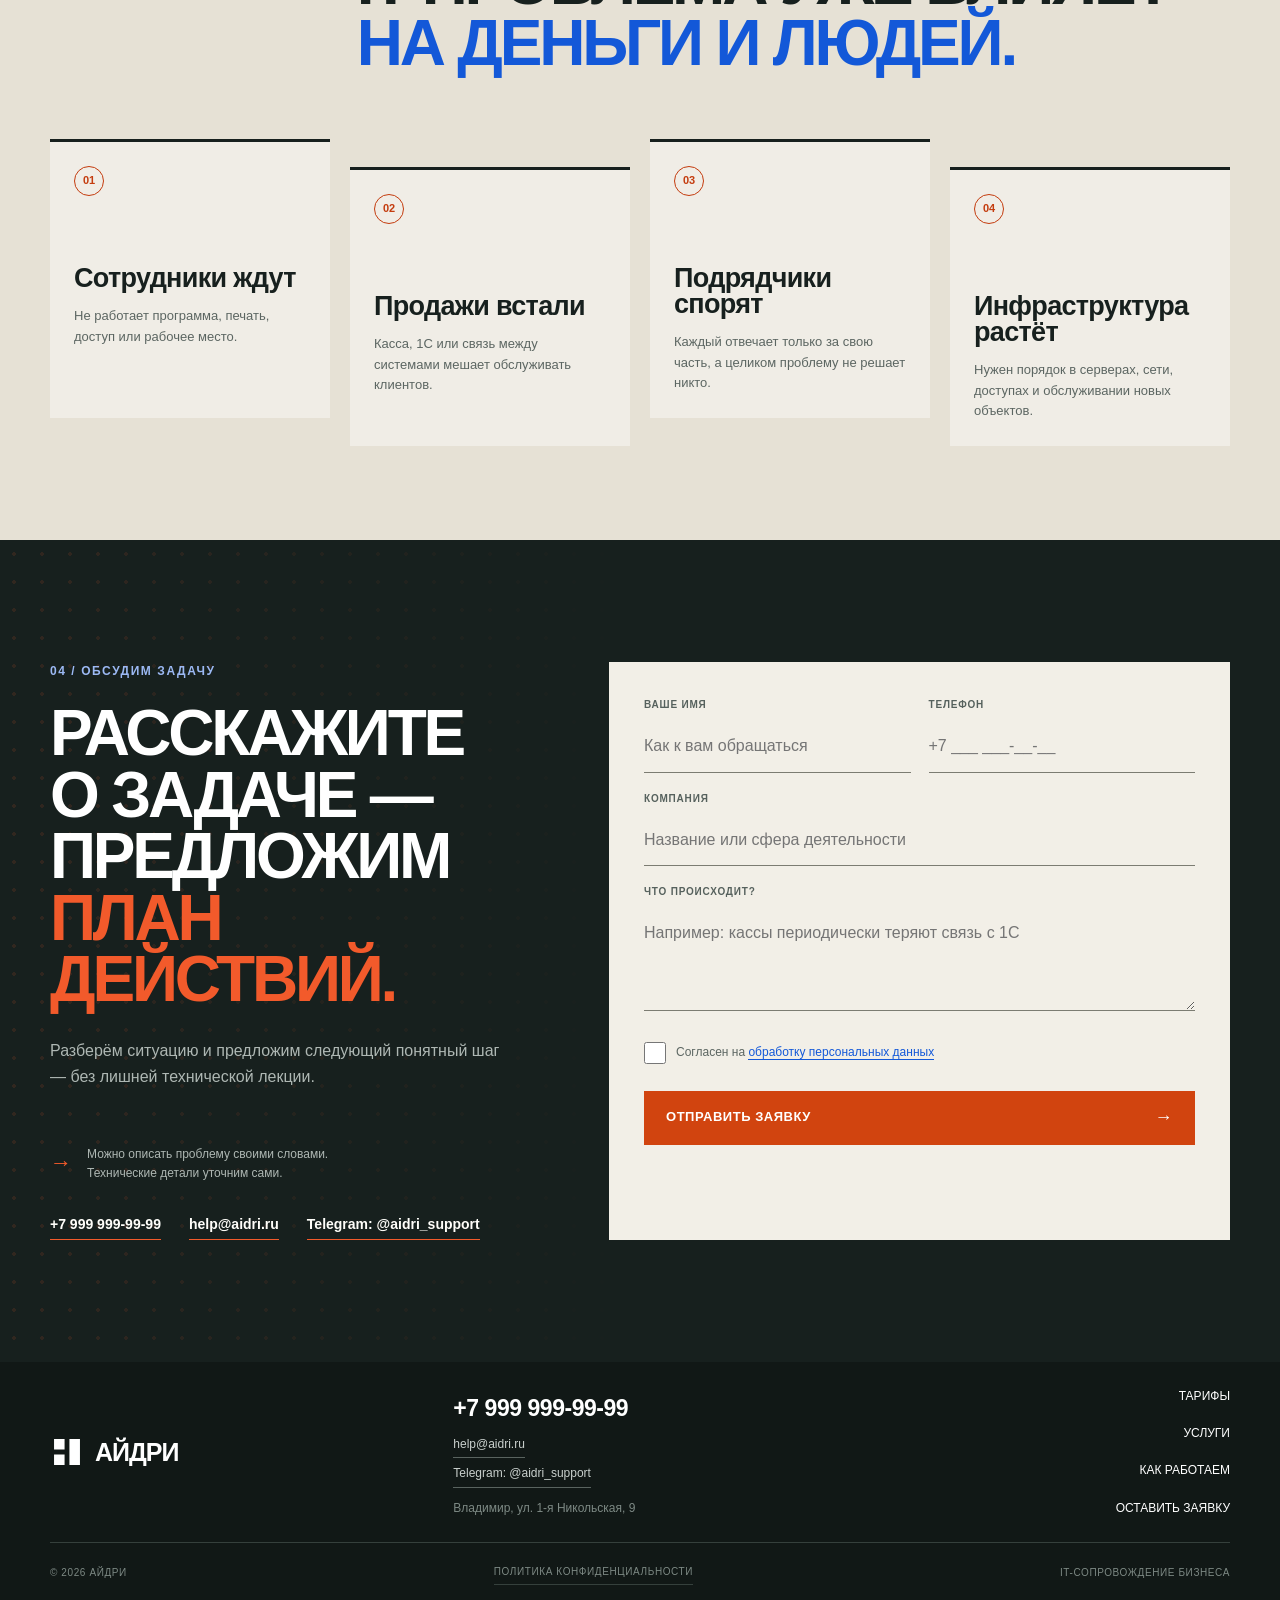
==== commit fbf8edbb: "services bg + h2 rewording" ====
--- a/index.html
+++ b/index.html
@@ -18,7 +18,7 @@
     <meta property="og:title" content="IT-обслуживание и сопровождение бизнеса во Владимире — Айдри" />
     <meta property="og:description" content="Айдри — комплексное ИТ-обслуживание и сопровождение бизнеса во Владимире и Владимирской области. 1С, кассы, серверы, сети и системы безопасности." />
     <meta property="og:locale" content="ru_RU" />
-    <link rel="stylesheet" href="styles.css?v=20260726-21" />
+    <link rel="stylesheet" href="styles.css?v=20260726-22" />
     <script type="application/ld+json">
       {
         "@context": "https://schema.org",
@@ -132,7 +132,7 @@
         <div class="shell">
           <div class="section-heading">
             <p class="section-index">01 / Услуги</p>
-            <h2><span class="keep-line">ИТ-обслуживание</span> организаций.<br /><span>Все системы — одна команда.</span></h2>
+            <h2><span class="keep-line">ИТ-услуги</span> для организаций.<br /><span>Все системы — одна команда.</span></h2>
             <p>
               Принимаем обращения по любой из этих систем и подключаем нужного специалиста.
             </p>
@@ -285,6 +285,6 @@
       </div>
     </footer>
 
-    <script src="script.js?v=20260726-21" defer></script>
+    <script src="script.js?v=20260726-22" defer></script>
   </body>
 </html>
--- a/styles.css
+++ b/styles.css
@@ -107,6 +107,7 @@
 @keyframes rotate { to { transform: translate(-50%, -50%) rotate(360deg); } }
 
 .section { padding: 122px 0; }
+.services { background: #e6e1d5; }
 .section-heading { display: grid; grid-template-columns: 1fr 2.25fr 1fr; gap: 42px; align-items: end; margin-bottom: 64px; }
 .section-heading .section-index { align-self: start; }
 .section-heading h2, .contact h2 { font-size: clamp(46px, 5vw, 76px); letter-spacing: -.05em; text-transform: uppercase; }
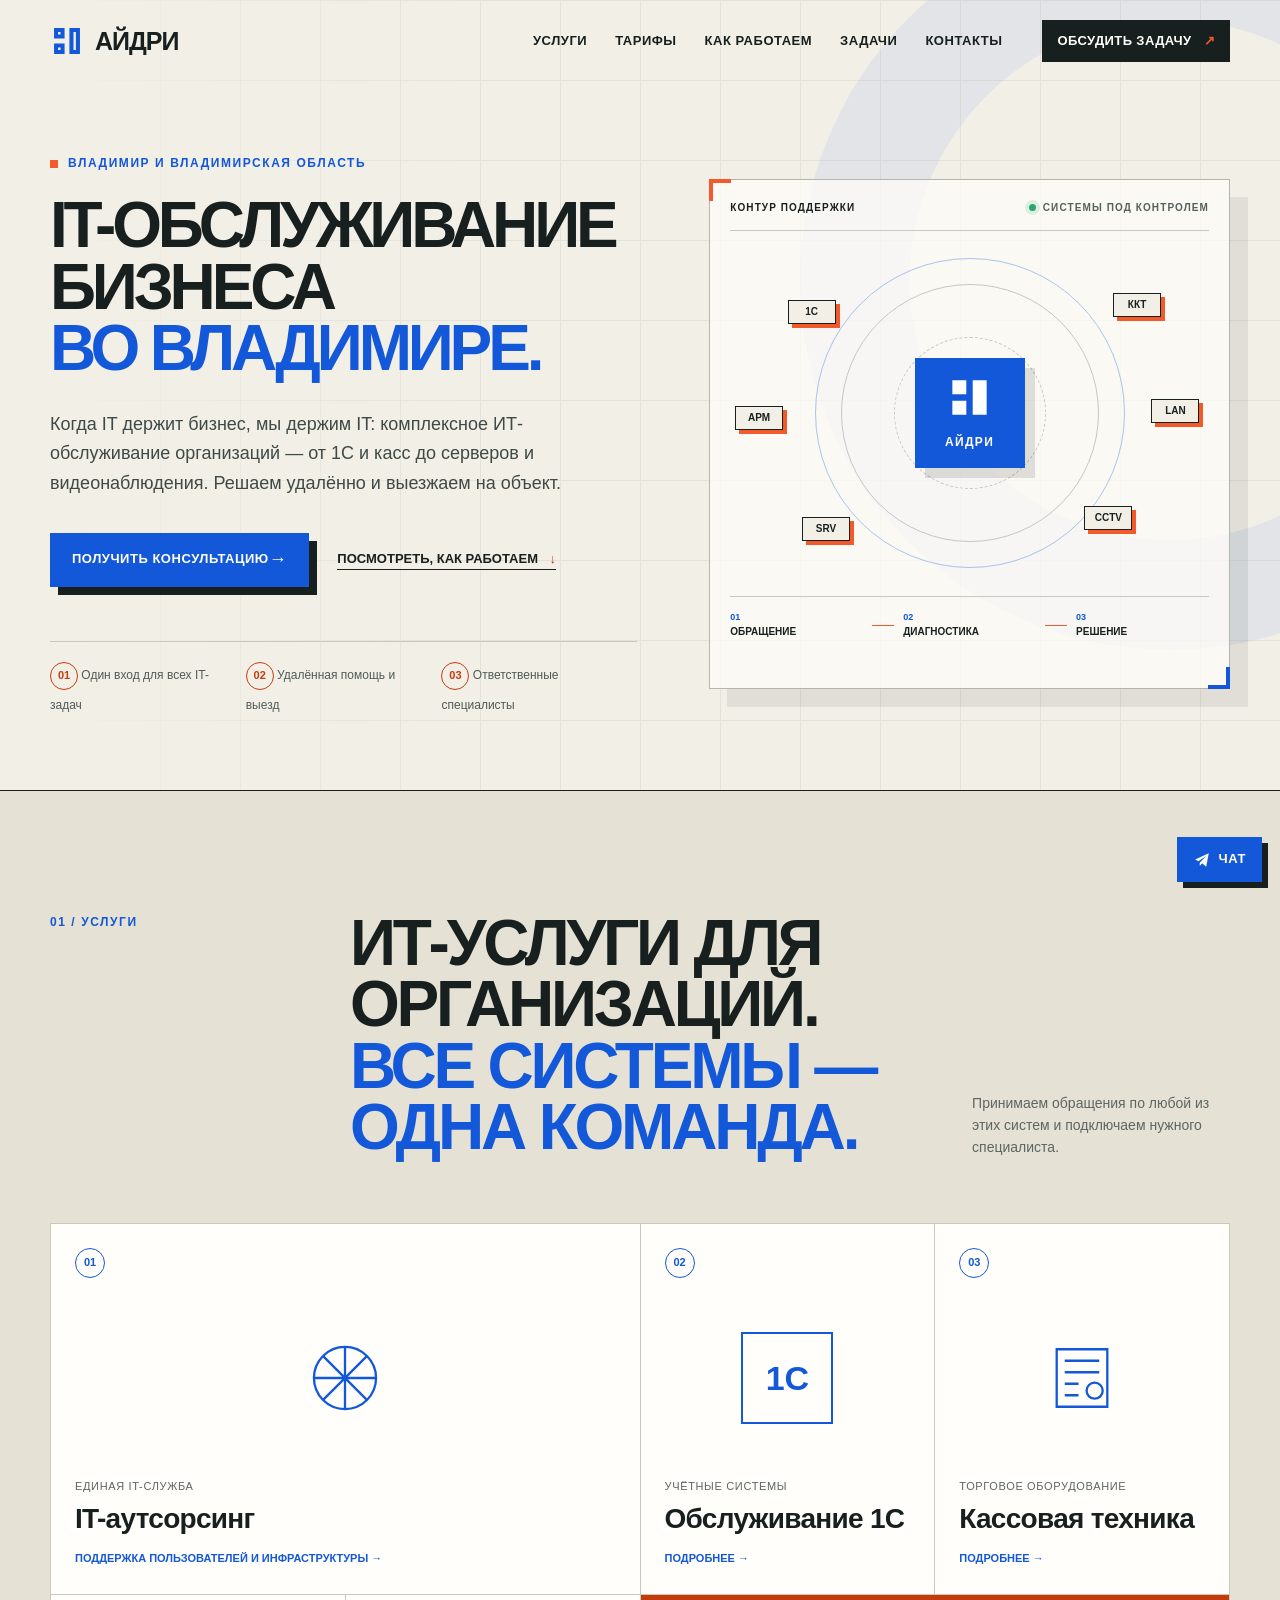
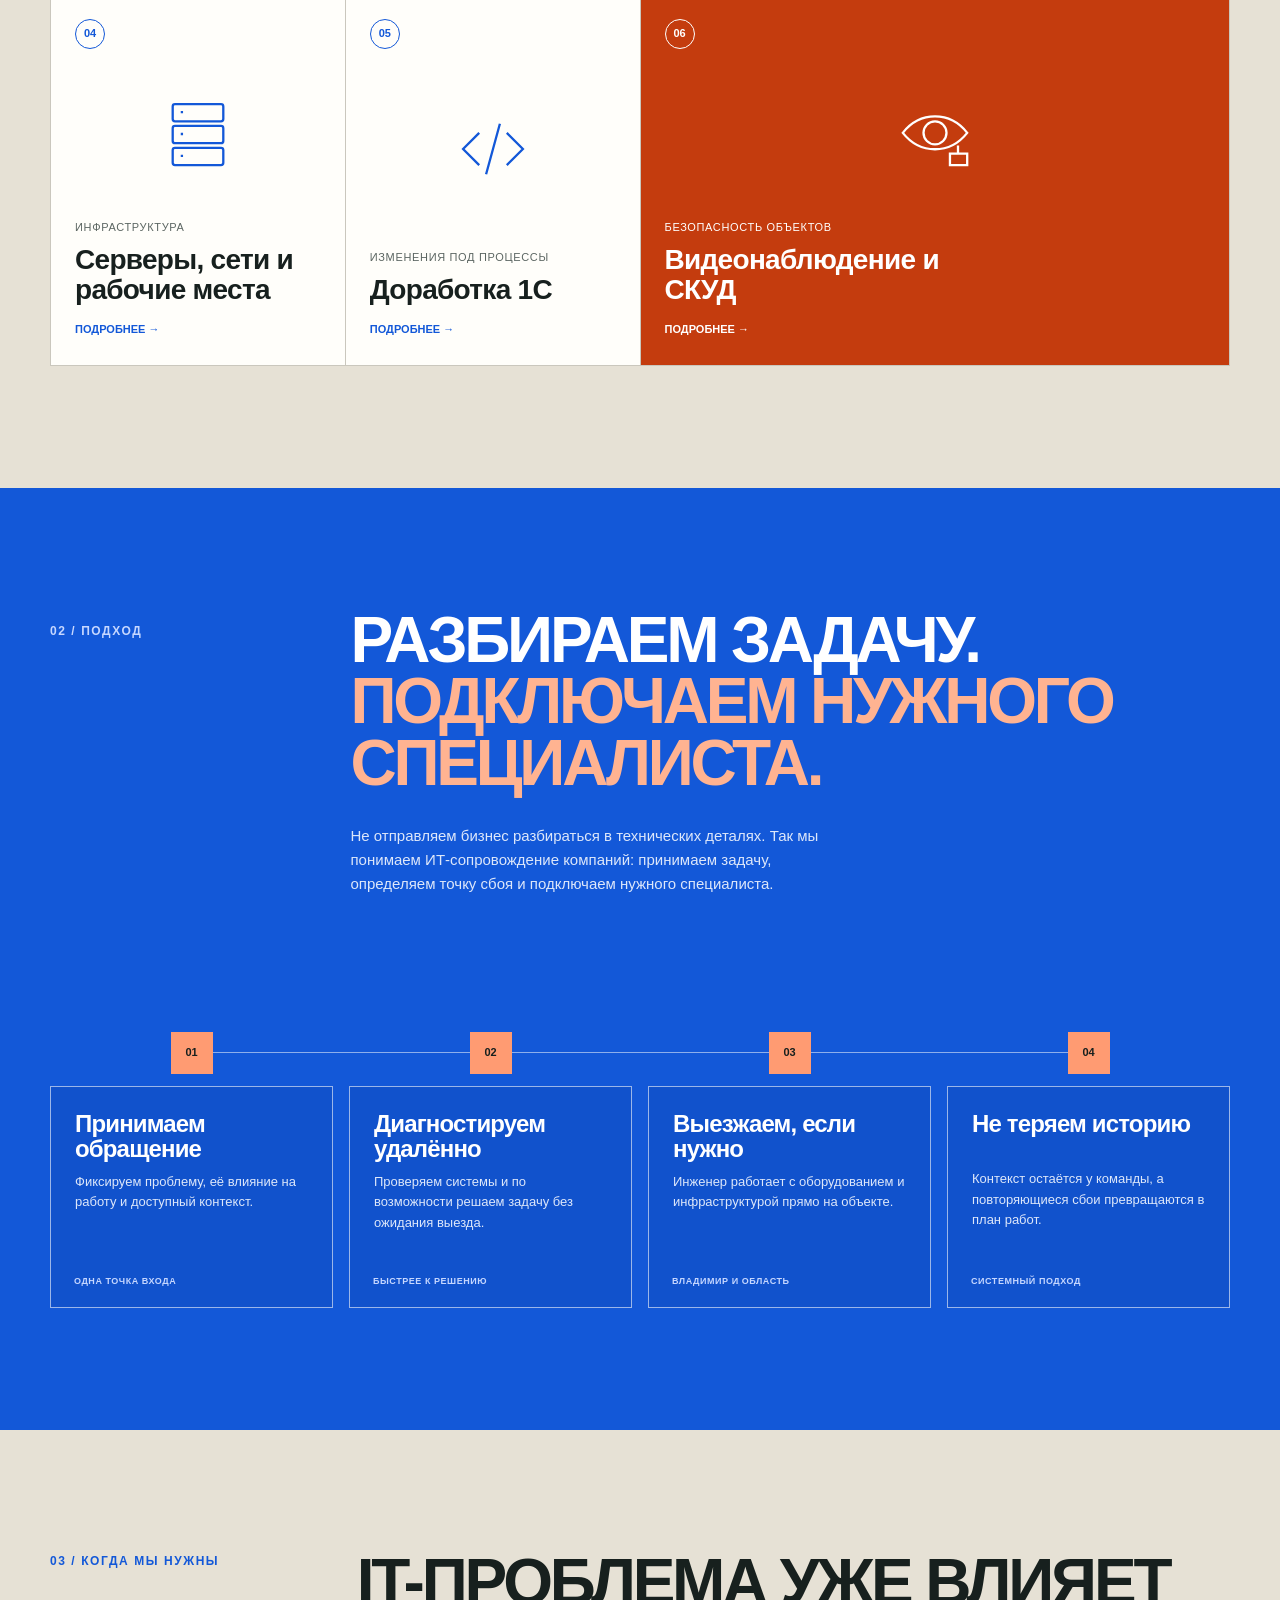
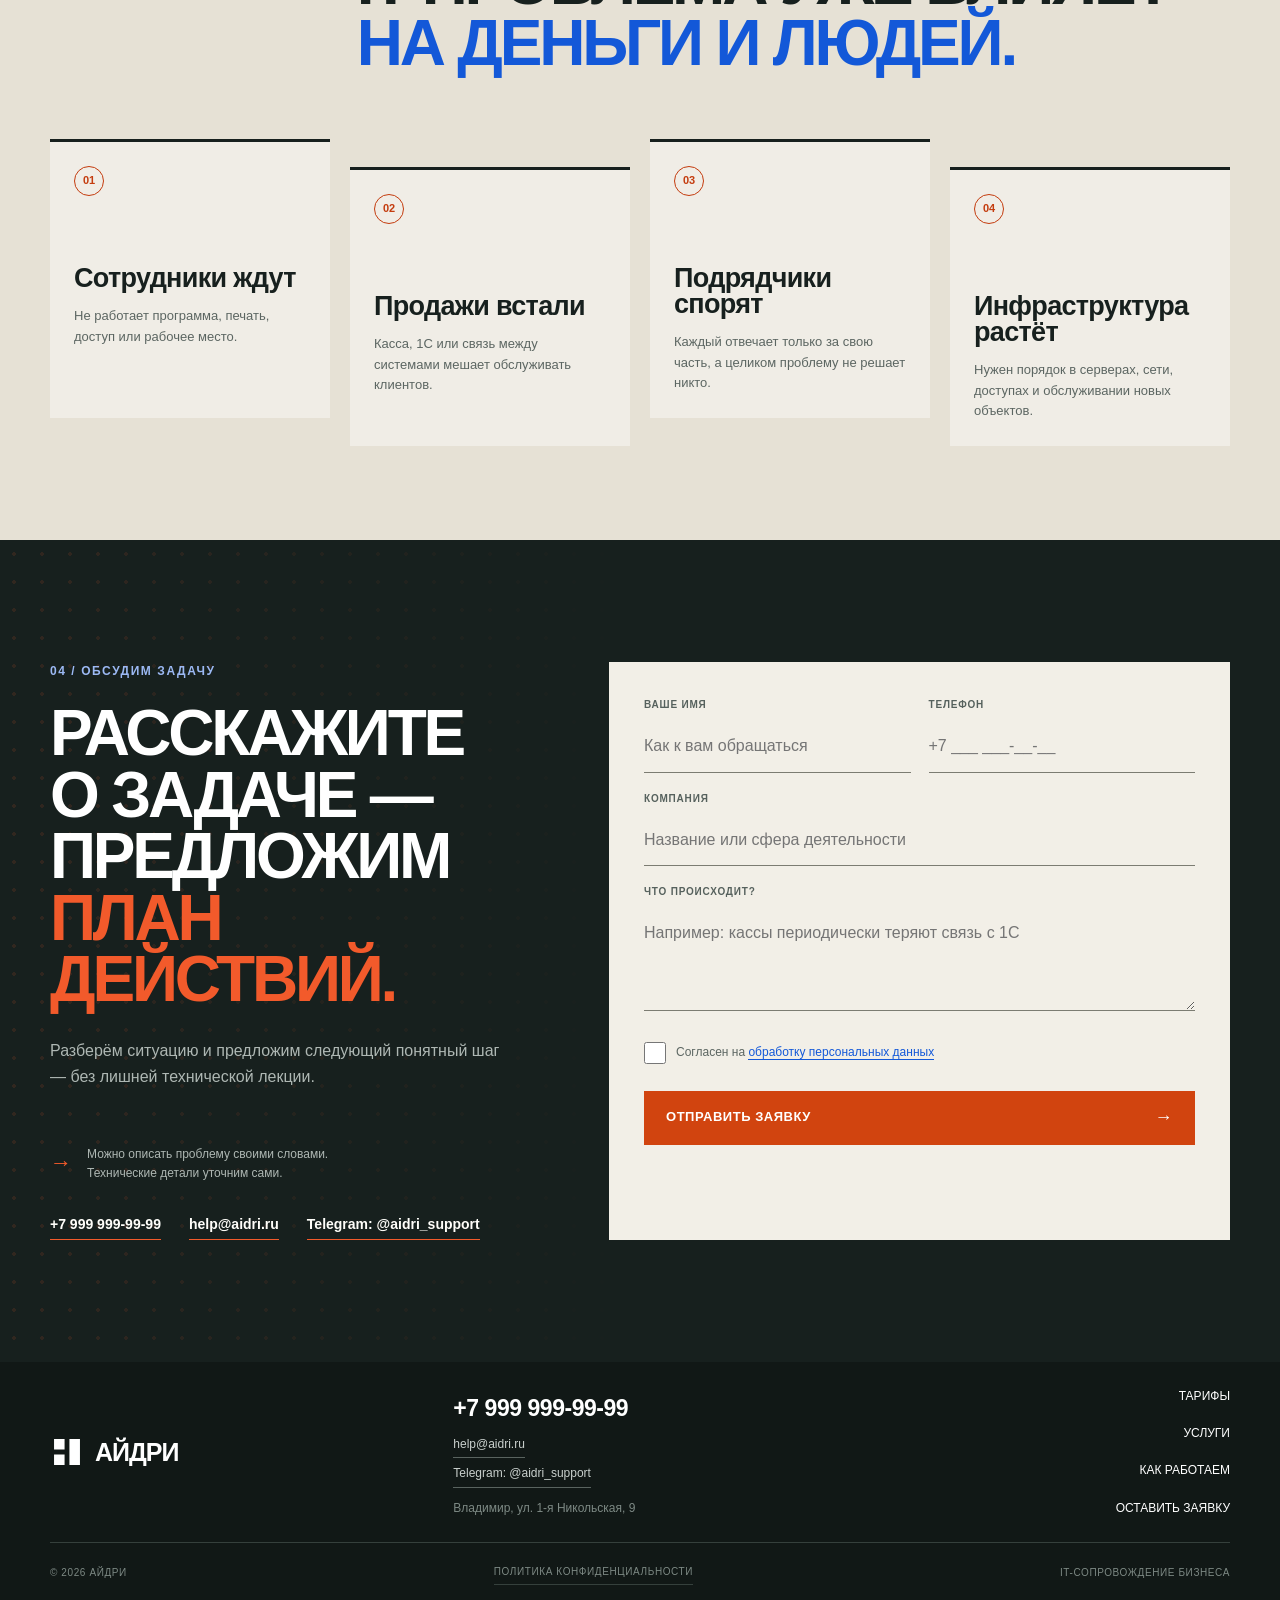
==== commit c897dc61: "Update tariffs navigation" ====
--- a/index.html
+++ b/index.html
@@ -65,6 +65,7 @@
 
         <nav class="site-nav" id="site-nav" aria-label="Основная навигация" data-menu>
           <a href="uslugi/">Услуги</a>
+          <a href="kommercheskoe-predlozhenie/">Тарифы</a>
           <a href="#approach">Как работаем</a>
           <a href="#situations">Задачи</a>
           <a href="#contact">Контакты</a>
--- a/styles.css
+++ b/styles.css
@@ -149,9 +149,9 @@
 .process-list li:not(:last-child)::after { content: ""; position: absolute; z-index: 0; top: 20px; left: 50%; width: calc(100% + 16px); height: 1px; background: rgba(255,255,255,.52); }
 .process-num { position: relative; z-index: 1; align-self: center; width: 42px; height: 42px; display: grid; place-items: center; color: var(--ink); background: #ff9b72; font-size: 11px; font-weight: 900; }
 .process-list li > div { flex: 1; margin-top: 12px; padding: 24px 24px 48px; border: 1px solid rgba(255,255,255,.58); background: rgba(11,61,160,.22); }
-.process-list h3 { min-height: 2em; margin: 0 0 10px; font-size: 25px; line-height: 1; letter-spacing: -.02em; }
-.process-list p { max-width: 250px; margin: 0; color: #dde7fa; font-size: 13px; }
-.process-tag { position: absolute; z-index: 1; bottom: 20px; left: 24px; color: #c6d7ff; font-size: 9px; text-transform: uppercase; letter-spacing: .05em; }
+.process-list h3 { min-height: 2em; margin: 0 0 10px; font-family: "Bahnschrift", "Aptos", "Trebuchet MS", sans-serif; font-size: 24px; font-weight: 700; line-height: 1.06; letter-spacing: -.035em; }
+.process-list p { max-width: 250px; margin: 0; color: #dde7fa; font-family: "Aptos", "Trebuchet MS", sans-serif; font-size: 13px; line-height: 1.58; }
+.process-tag { position: absolute; z-index: 1; bottom: 20px; left: 24px; color: #c6d7ff; font-family: "Bahnschrift", "Aptos", sans-serif; font-size: 9px; font-weight: 700; text-transform: uppercase; letter-spacing: .06em; }
 
 .situations { background: #e6e1d5; }
 .compact-heading { grid-template-columns: 1fr 3.3fr; align-items: start; }
@@ -400,6 +400,8 @@
   .support-route { gap: 4px; }.support-route strong { font-size: 8px; }.support-route i { width: 9px; }
   .section { padding: 82px 0; }
   .section-heading, .compact-heading { grid-template-columns: 1fr; gap: 16px; margin-bottom: 40px; }
+  .scope-heading > div { min-width: 0; }
+  .scope-heading h2 span { overflow-wrap: anywhere; }
   .section-heading > p:last-child { grid-column: auto; }
   .section-heading h2, .approach h2, .contact h2 { font-size: clamp(42px, 13.5vw, 58px); }
   .services .section-heading h2 { font-size: clamp(32px, 11vw, 52px); }
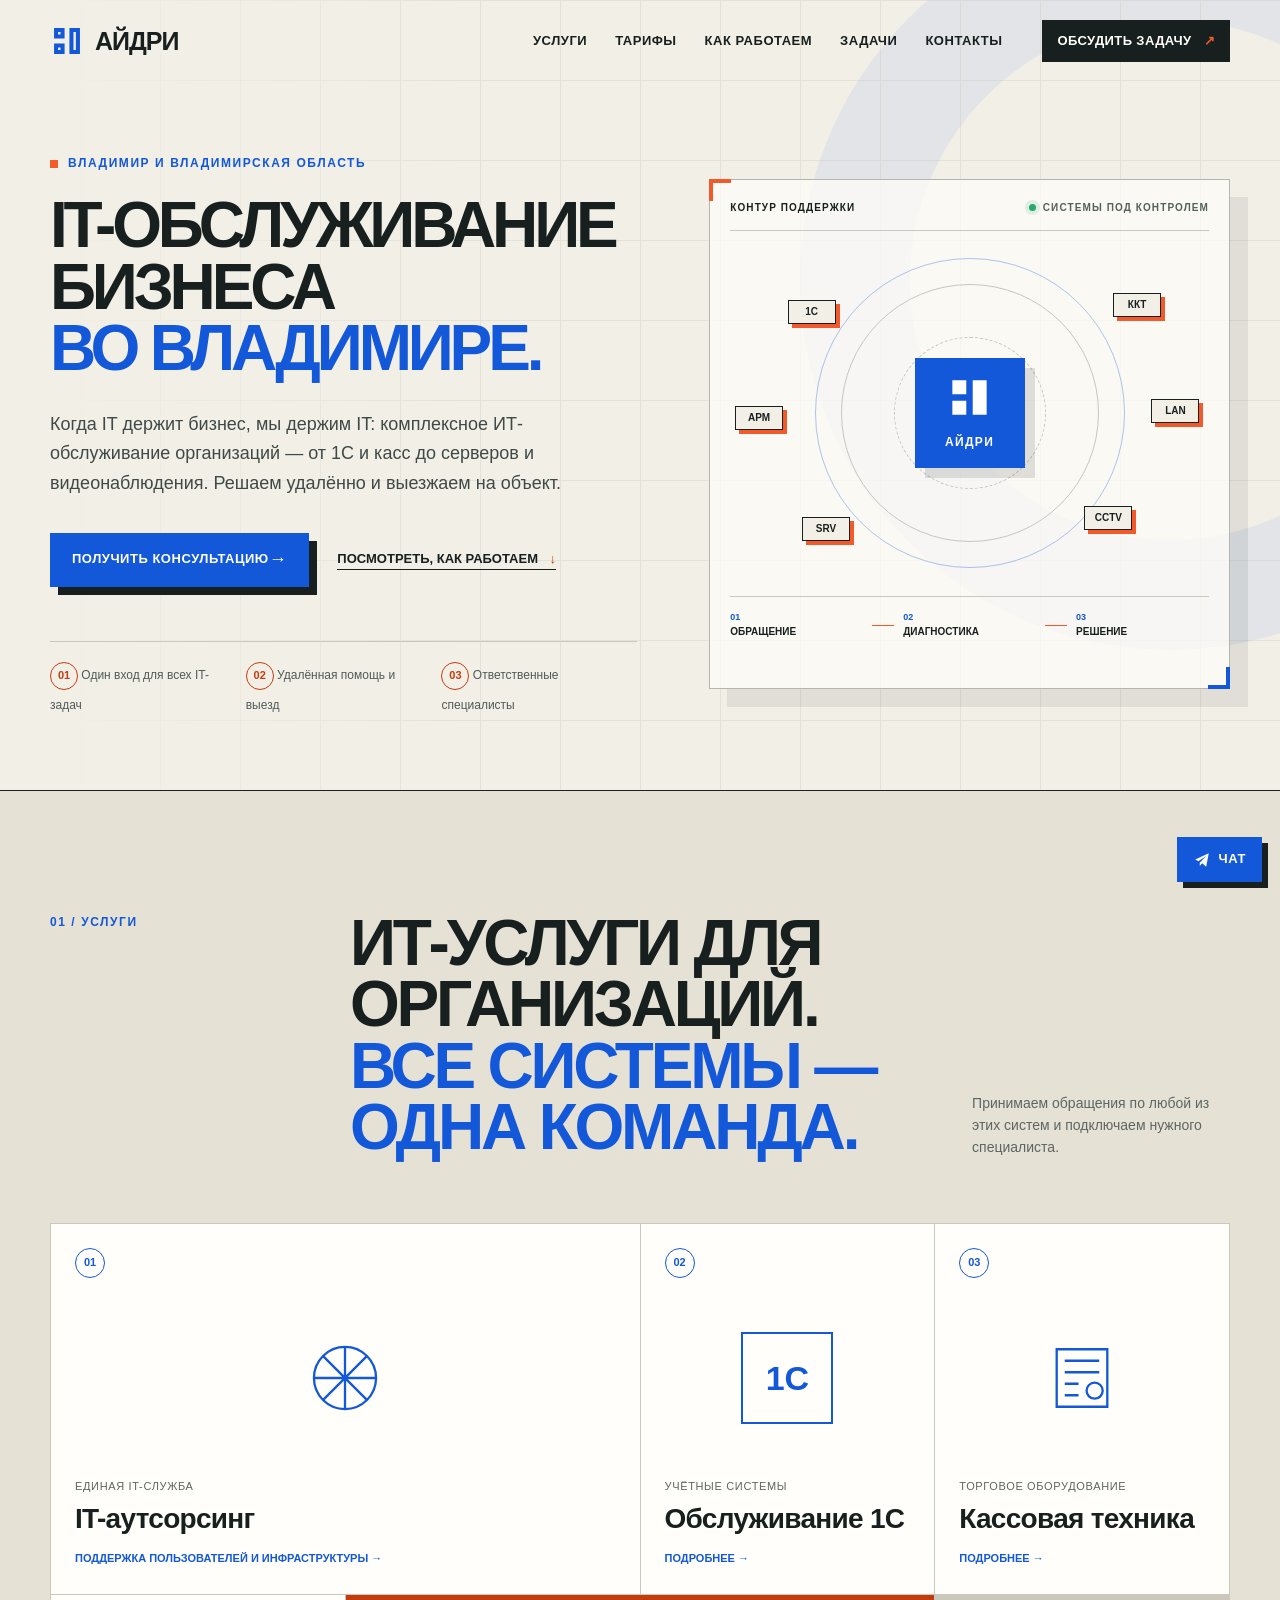
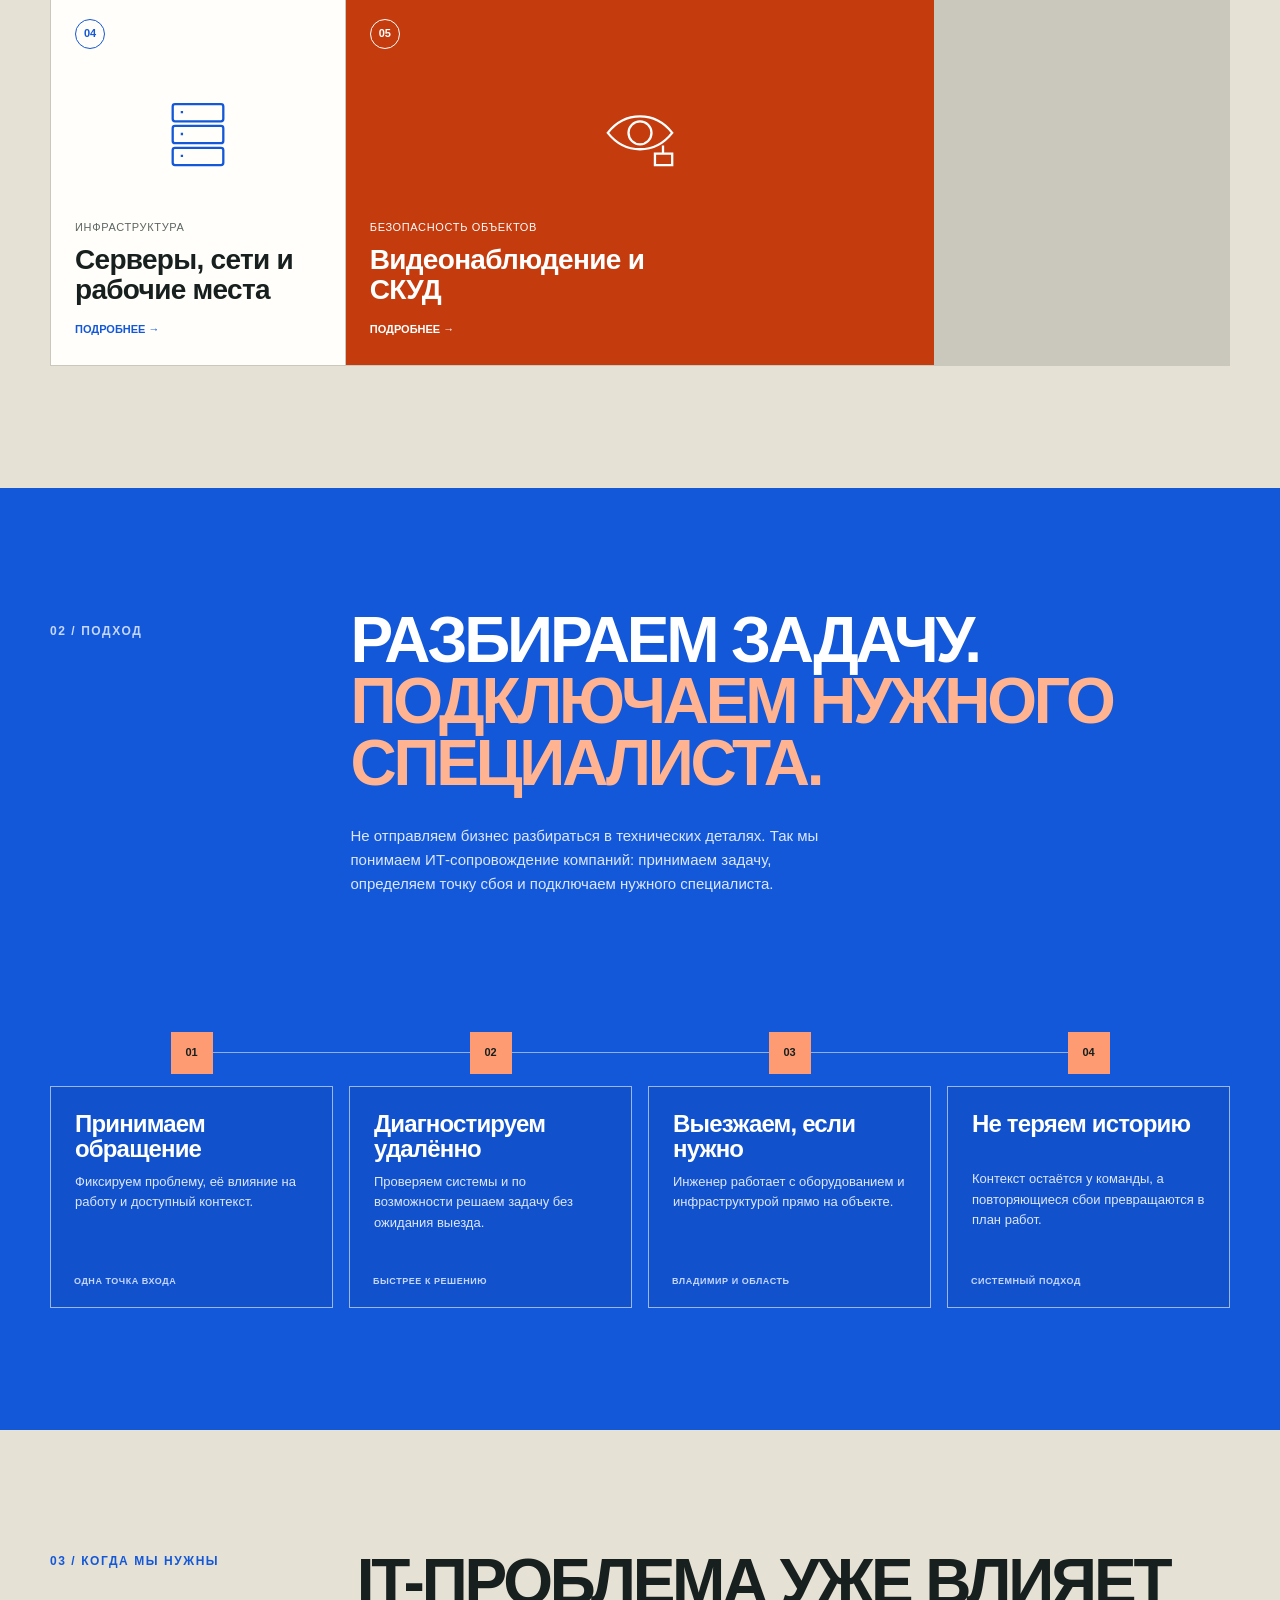
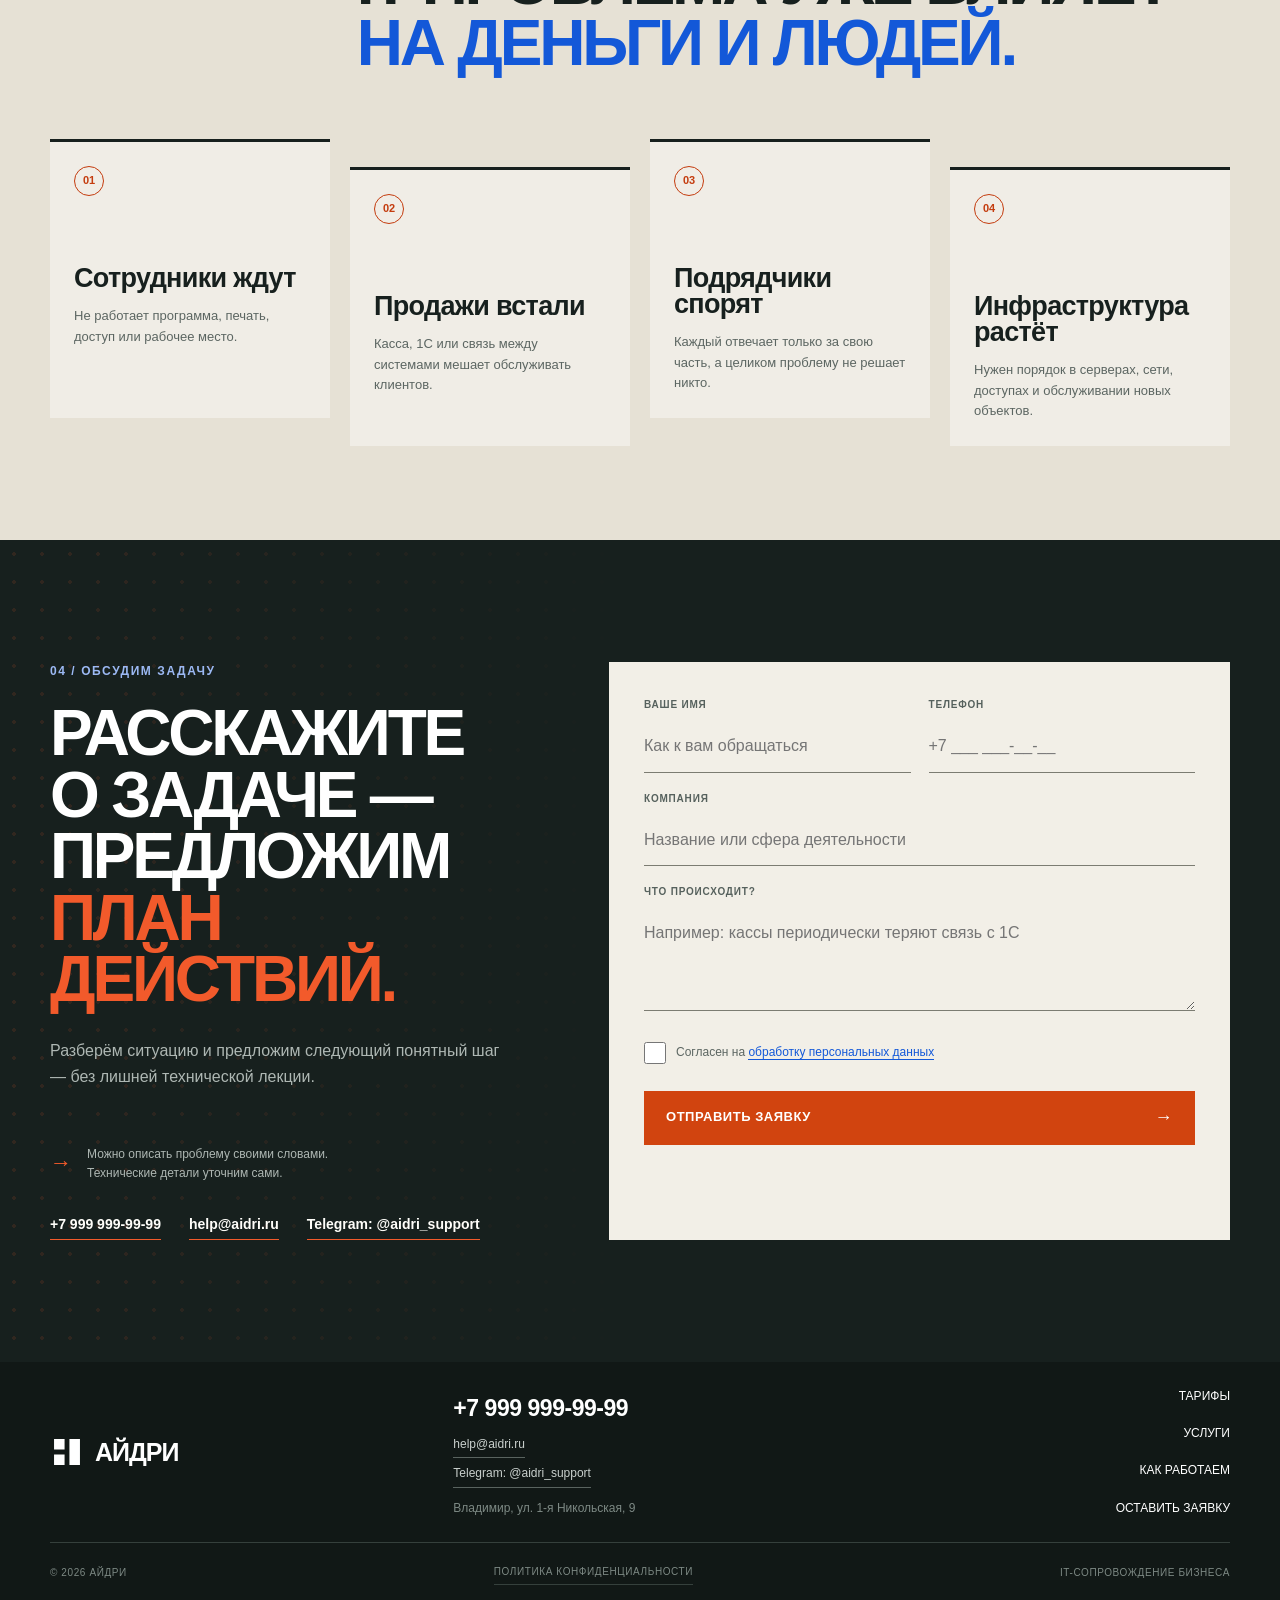
==== commit b0bf893f: "Remove 1C customization page" ====
--- a/index.html
+++ b/index.html
@@ -170,15 +170,8 @@
               </div>
               <div><p>Инфраструктура</p><h3>Серверы, сети и рабочие места</h3><span>Подробнее <span aria-hidden="true">→</span></span></div>
             </a>
-            <a class="service-card" href="uslugi/dorabotka-1s/">
+            <a class="service-card service-card-orange" href="uslugi/sistemy-bezopasnosti/">
               <span class="service-number">05</span>
-              <div class="service-symbol" aria-hidden="true">
-                <svg viewBox="0 0 80 80"><path d="M28 26 14 40l14 14M52 26l14 14-14 14M46 18 34 62"/></svg>
-              </div>
-              <div><p>Изменения под процессы</p><h3>Доработка 1С</h3><span>Подробнее <span aria-hidden="true">→</span></span></div>
-            </a>
-            <a class="service-card service-card-orange" href="uslugi/sistemy-bezopasnosti/">
-              <span class="service-number">06</span>
               <div class="service-symbol" aria-hidden="true">
                 <svg viewBox="0 0 80 80"><path d="M12 39c15-19 41-19 56 0-15 19-41 19-56 0Z"/><circle cx="40" cy="39" r="10"/><path d="M53 57h15v10H53zM60 57v-7"/></svg>
               </div>
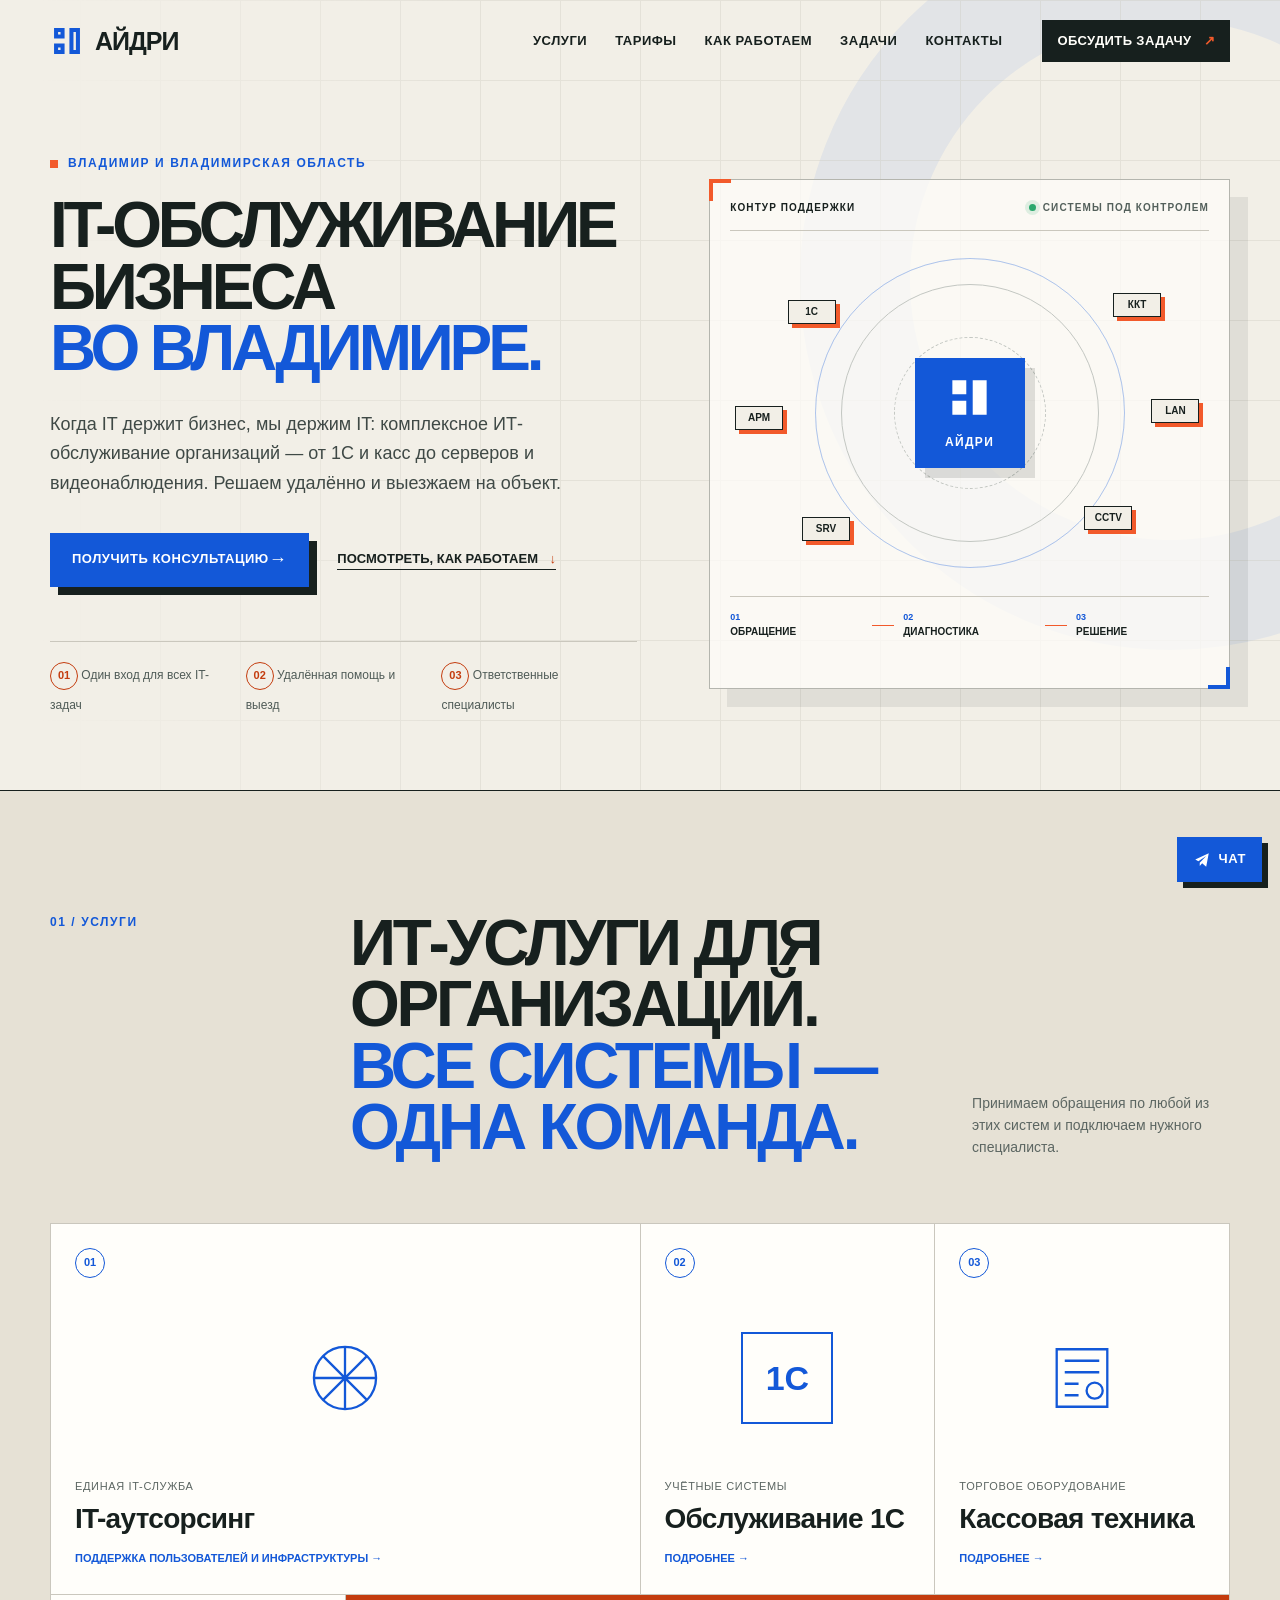
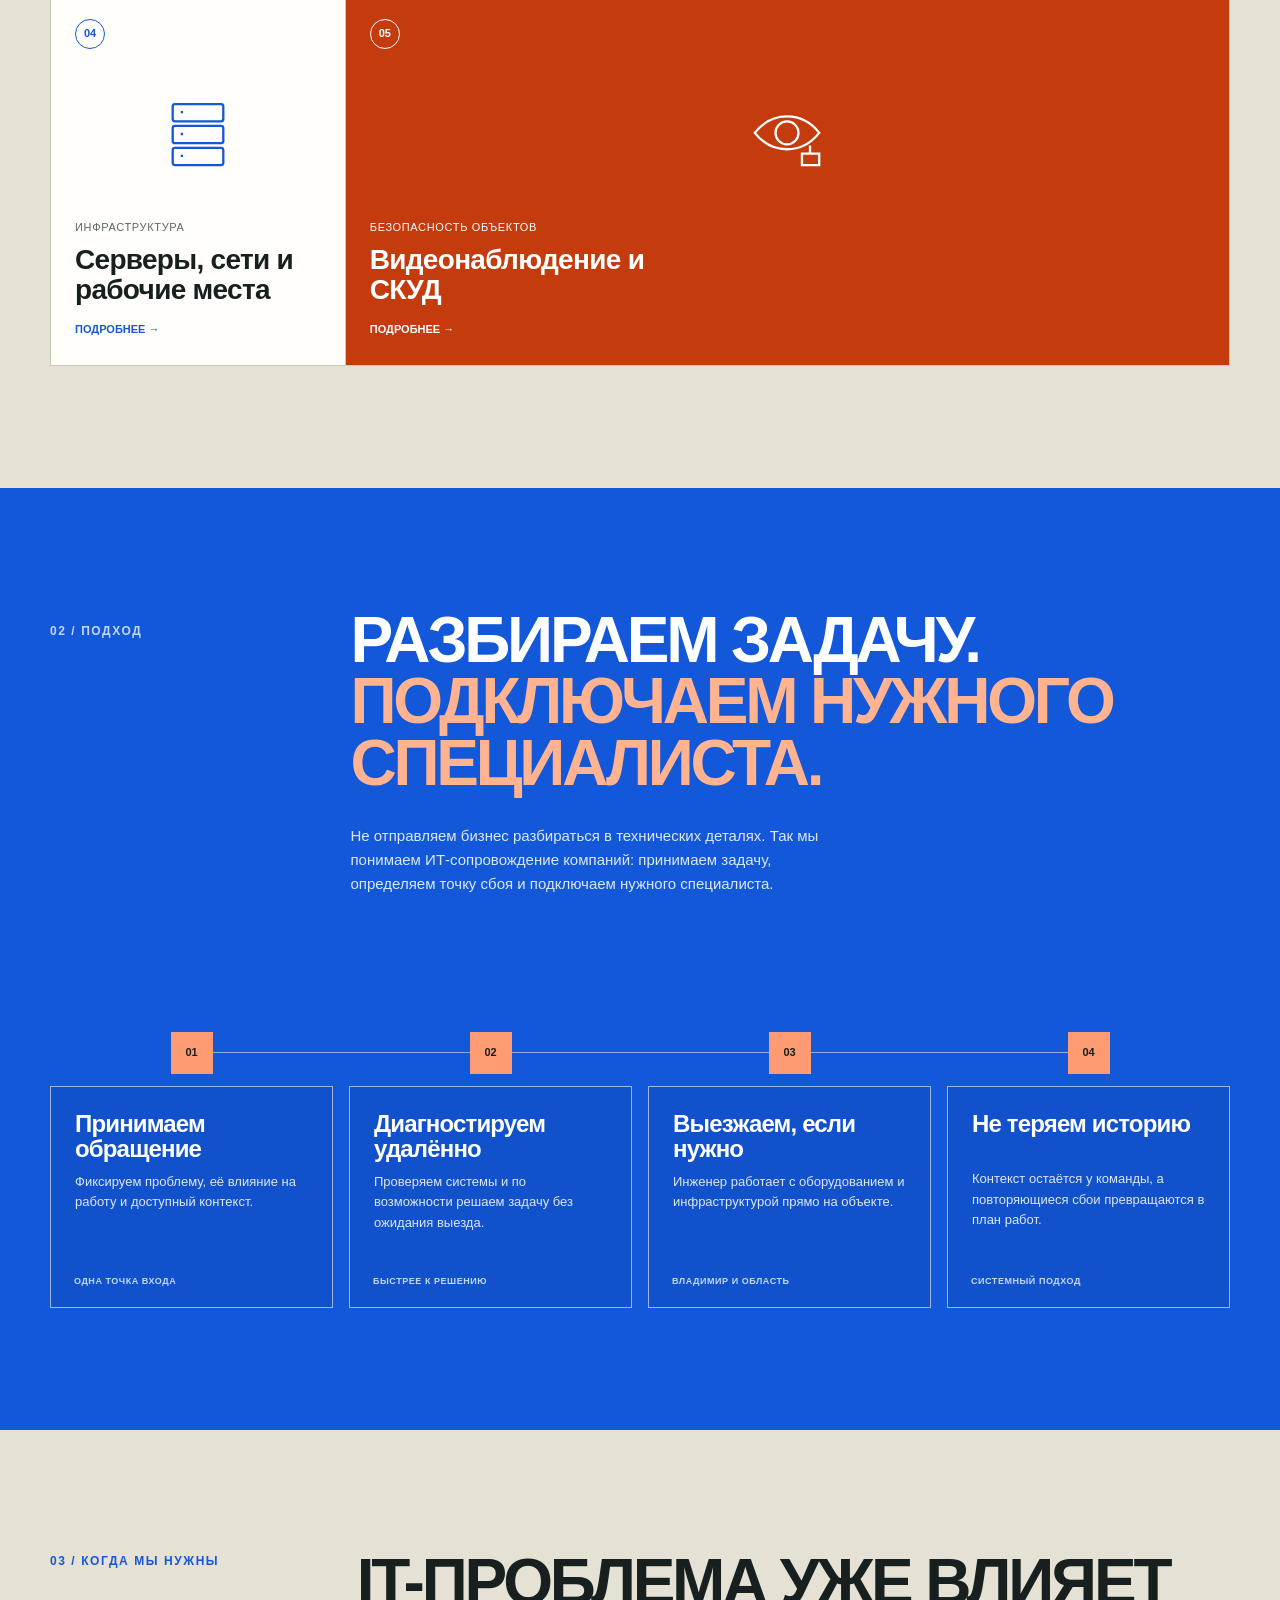
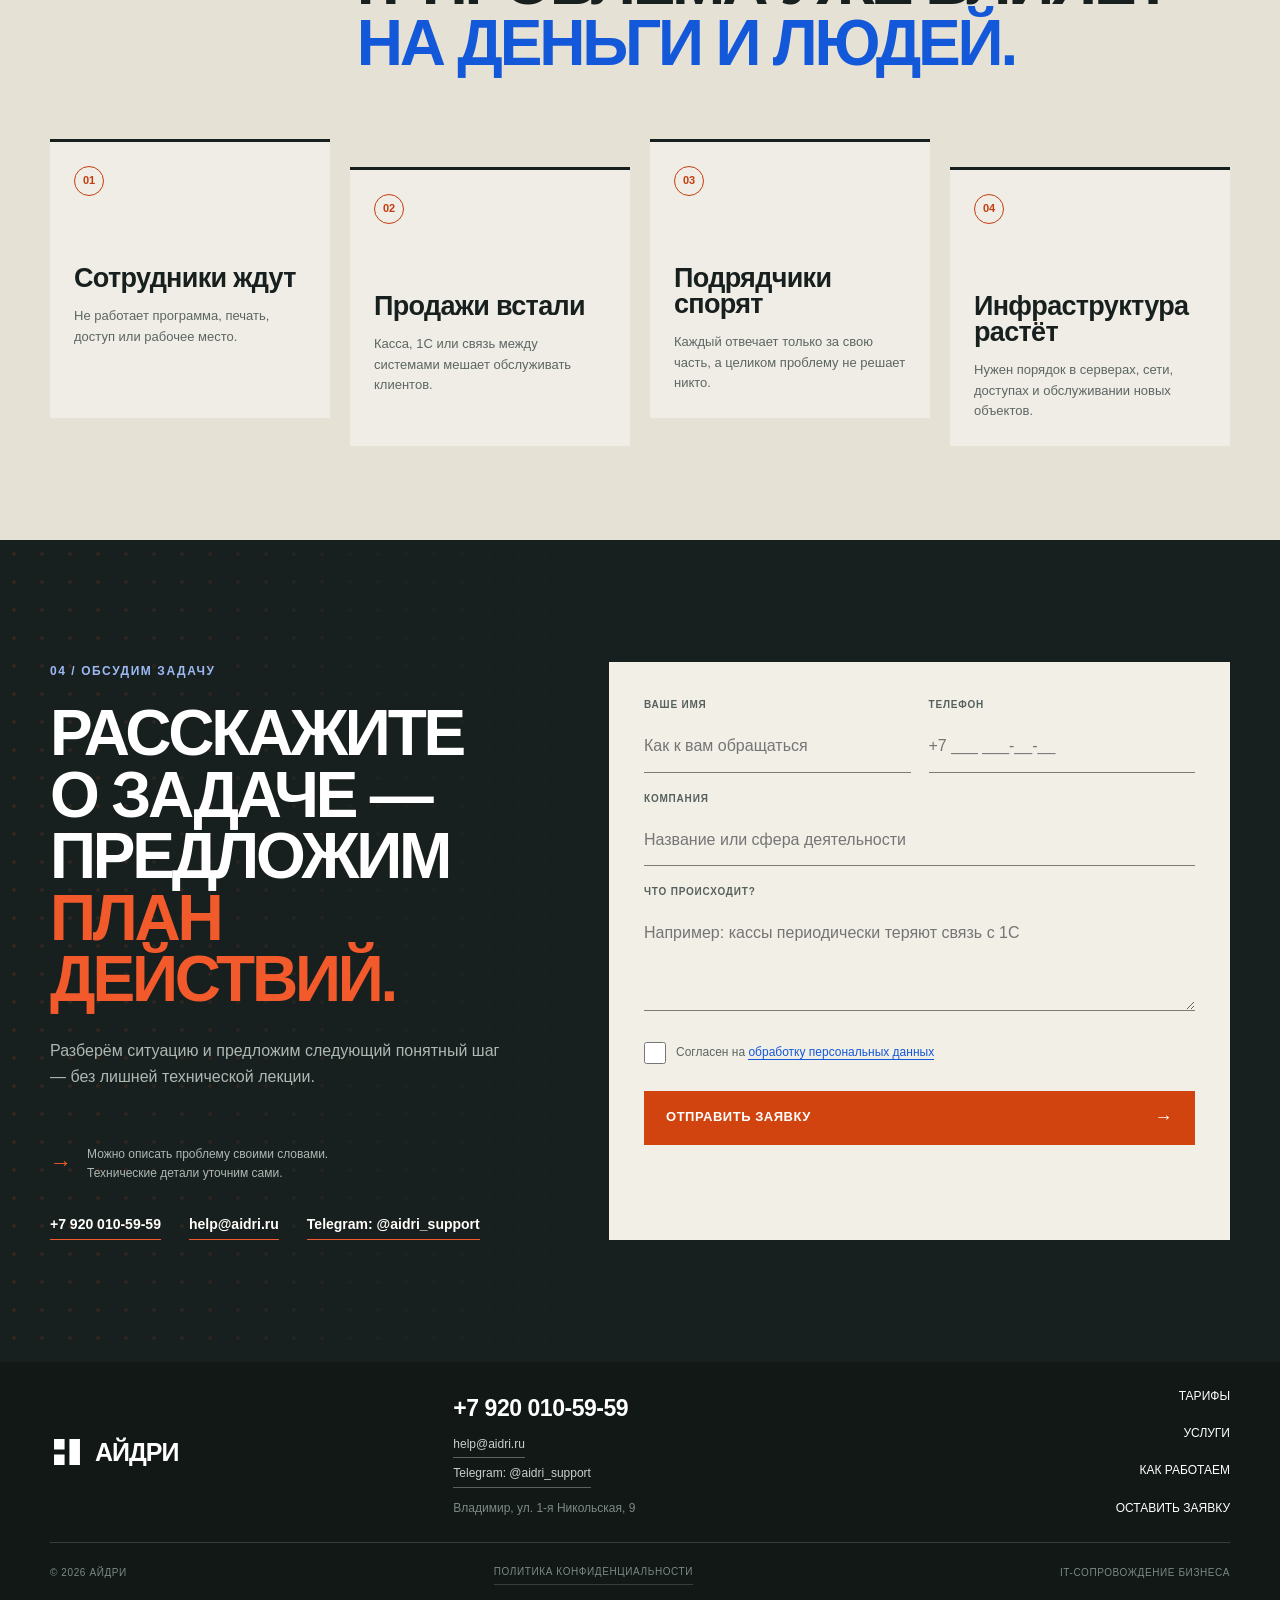
==== commit 00d6bcd4: "Update contact phone number" ====
--- a/index.html
+++ b/index.html
@@ -25,6 +25,7 @@
         "@type": "Organization",
         "name": "Айдри",
         "url": "https://aidri.ru/",
+        "telephone": "+79200105959",
         "description": "Комплексное ИТ-обслуживание и сопровождение бизнеса: 1С, кассовая техника, серверы, сети, рабочие места, видеонаблюдение и СКУД.",
         "areaServed": "Владимир и Владимирская область",
         "email": "help@aidri.ru",
@@ -241,7 +242,7 @@
             <p>Разберём ситуацию и предложим следующий понятный шаг — без лишней технической лекции.</p>
             <div class="contact-note"><span>→</span><p>Можно описать проблему своими словами.<br />Технические детали уточним сами.</p></div>
             <div class="contact-channels">
-              <a href="tel:+79999999999">+7 999 999-99-99</a>
+              <a href="tel:+79200105959">+7 920 010-59-59</a>
               <a href="mailto:help@aidri.ru">help@aidri.ru</a>
               <a href="https://t.me/aidri_support" rel="noopener">Telegram: @aidri_support</a>
             </div>
@@ -269,7 +270,7 @@
           <svg class="brand-mark" viewBox="0 0 42 42" aria-hidden="true"><path d="M5 5h13v13H5zM24 5h13v32H24zM5 24h13v13H5z"/></svg>
           <span>Айдри</span>
         </a>
-        <div class="footer-contacts"><a class="footer-phone" href="tel:+79999999999">+7 999 999-99-99</a><a href="mailto:help@aidri.ru">help@aidri.ru</a><a href="https://t.me/aidri_support" rel="noopener">Telegram: @aidri_support</a><p>Владимир, ул. 1-я Никольская, 9</p></div>
+        <div class="footer-contacts"><a class="footer-phone" href="tel:+79200105959">+7 920 010-59-59</a><a href="mailto:help@aidri.ru">help@aidri.ru</a><a href="https://t.me/aidri_support" rel="noopener">Telegram: @aidri_support</a><p>Владимир, ул. 1-я Никольская, 9</p></div>
         <nav aria-label="Навигация в подвале"><a href="kommercheskoe-predlozhenie/">Тарифы</a><a href="uslugi/">Услуги</a><a href="#approach">Как работаем</a><a href="#contact">Оставить заявку</a></nav>
       </div>
       <div class="shell footer-bottom">
--- a/styles.css
+++ b/styles.css
@@ -125,7 +125,7 @@
 .service-card p { margin: 0 0 8px; color: var(--muted); font-size: 11px; letter-spacing: .06em; text-transform: uppercase; }
 .service-card h3 { max-width: 300px; font-size: 28px; line-height: 1.08; letter-spacing: -.025em; }
 .service-card div > span { display: inline-block; margin-top: 16px; color: var(--blue); font-size: 11px; font-weight: 800; text-transform: uppercase; }
-.service-card-orange { grid-column: span 2; background: var(--orange-deep); color: white; }
+.service-card-orange { grid-column: span 3; background: var(--orange-deep); color: white; }
 .service-card-orange .service-number, .service-card-orange p, .service-card-orange div > span, .service-card-orange .service-symbol { color: white; }
 @media (hover: hover) {
   .service-card:hover { color: white; background: var(--blue); }
@@ -360,6 +360,7 @@
   .section-heading { grid-template-columns: 1fr 2.5fr; }
   .section-heading > p:last-child { grid-column: 2; }
   .service-grid { grid-template-columns: repeat(2, 1fr); }
+  .service-card-orange { grid-column: auto; }
   .approach-layout, .contact-layout, .process-layout { gap: 60px; }
   .situation-grid { grid-template-columns: 1fr 1fr; }
   .contact-pattern { right: 0; bottom: 50%; }
@@ -377,6 +378,7 @@
 
 @media (max-width: 640px) {
   :root { --shell: calc(100% - 28px); }
+  html, body { max-width: 100%; overflow-x: hidden; }
   body { font-size: 15px; }
   .brand { font-size: 21px; }.brand-mark { width: 30px; height: 30px; }
   .hero { padding: 110px 0 48px; }
@@ -405,6 +407,8 @@
   .section-heading > p:last-child { grid-column: auto; }
   .section-heading h2, .approach h2, .contact h2 { font-size: clamp(42px, 13.5vw, 58px); }
   .services .section-heading h2 { font-size: clamp(32px, 11vw, 52px); }
+  .section-heading h2, .approach h2, .process-layout h2, .contact h2, .start-layout h2, .fit-title h2, .faq-layout h2, .connection-layout h2 { max-width: 100%; overflow-wrap: anywhere; hyphens: auto; }
+  .keep-line { white-space: normal; }
   .service-grid { grid-template-columns: 1fr; }
   .service-card, .service-card-wide, .service-card-orange { grid-column: auto; min-height: 310px; align-items: center; text-align: center; }
   .service-card h3 { max-width: none; }
@@ -425,7 +429,11 @@
   .directory-num { justify-self: center; }
   .card-link { margin-top: 14px; }
   .field-row { grid-template-columns: 1fr; gap: 0; }
-  .lead-form { padding: 25px 20px; }
+  .lead-form { padding: 25px 20px 82px; }
+  .contact-channels { display: grid; grid-template-columns: 1fr; gap: 10px; }
+  .contact-channels a { width: fit-content; max-width: 100%; overflow-wrap: anywhere; }
+  .chat-fab { right: 12px; bottom: max(12px, env(safe-area-inset-bottom)); padding: 12px; box-shadow: 4px 4px 0 var(--ink); }
+  .chat-fab span { display: none; }
   .footer-top { grid-template-columns: 1fr; gap: 12px; padding: 48px 0; }
   .footer-top nav { align-items: flex-start; margin-top: 16px; }
   .footer-bottom { min-height: 78px; align-items: flex-start; flex-direction: column; justify-content: center; gap: 4px; }
